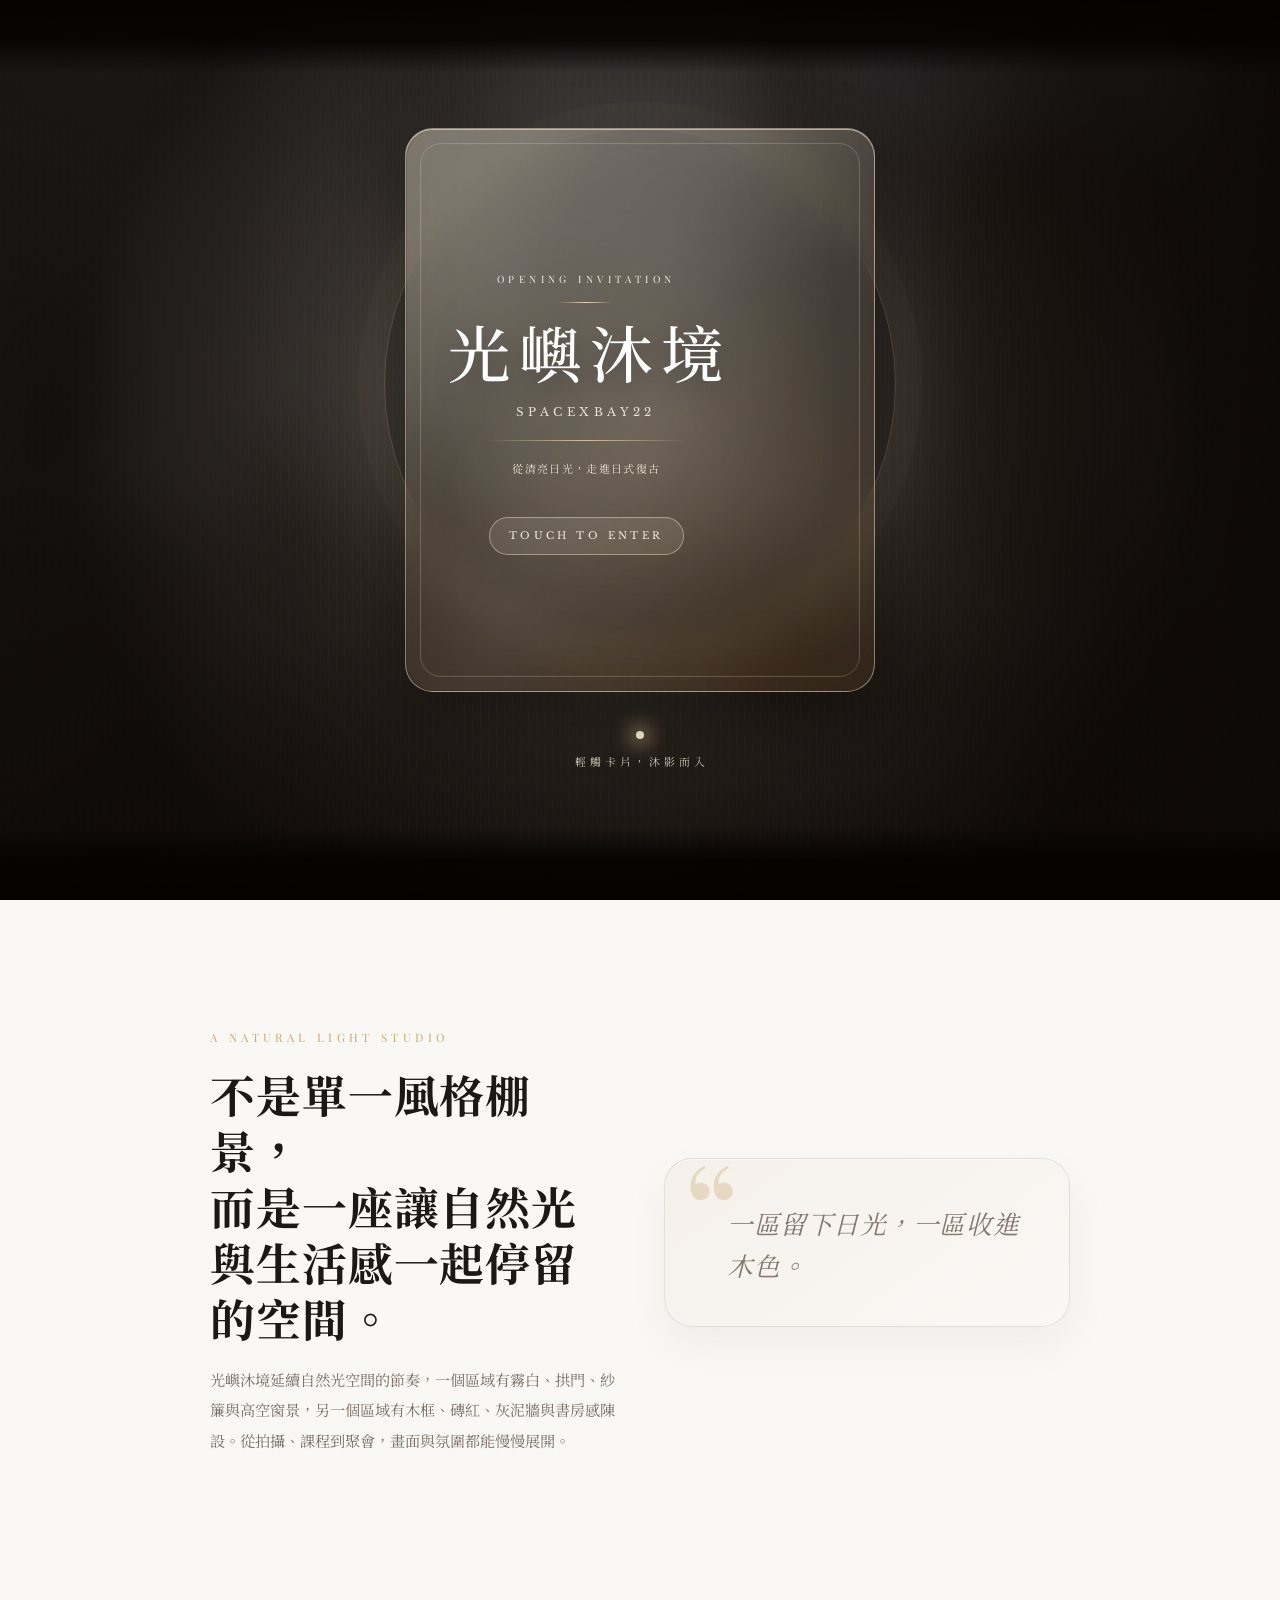
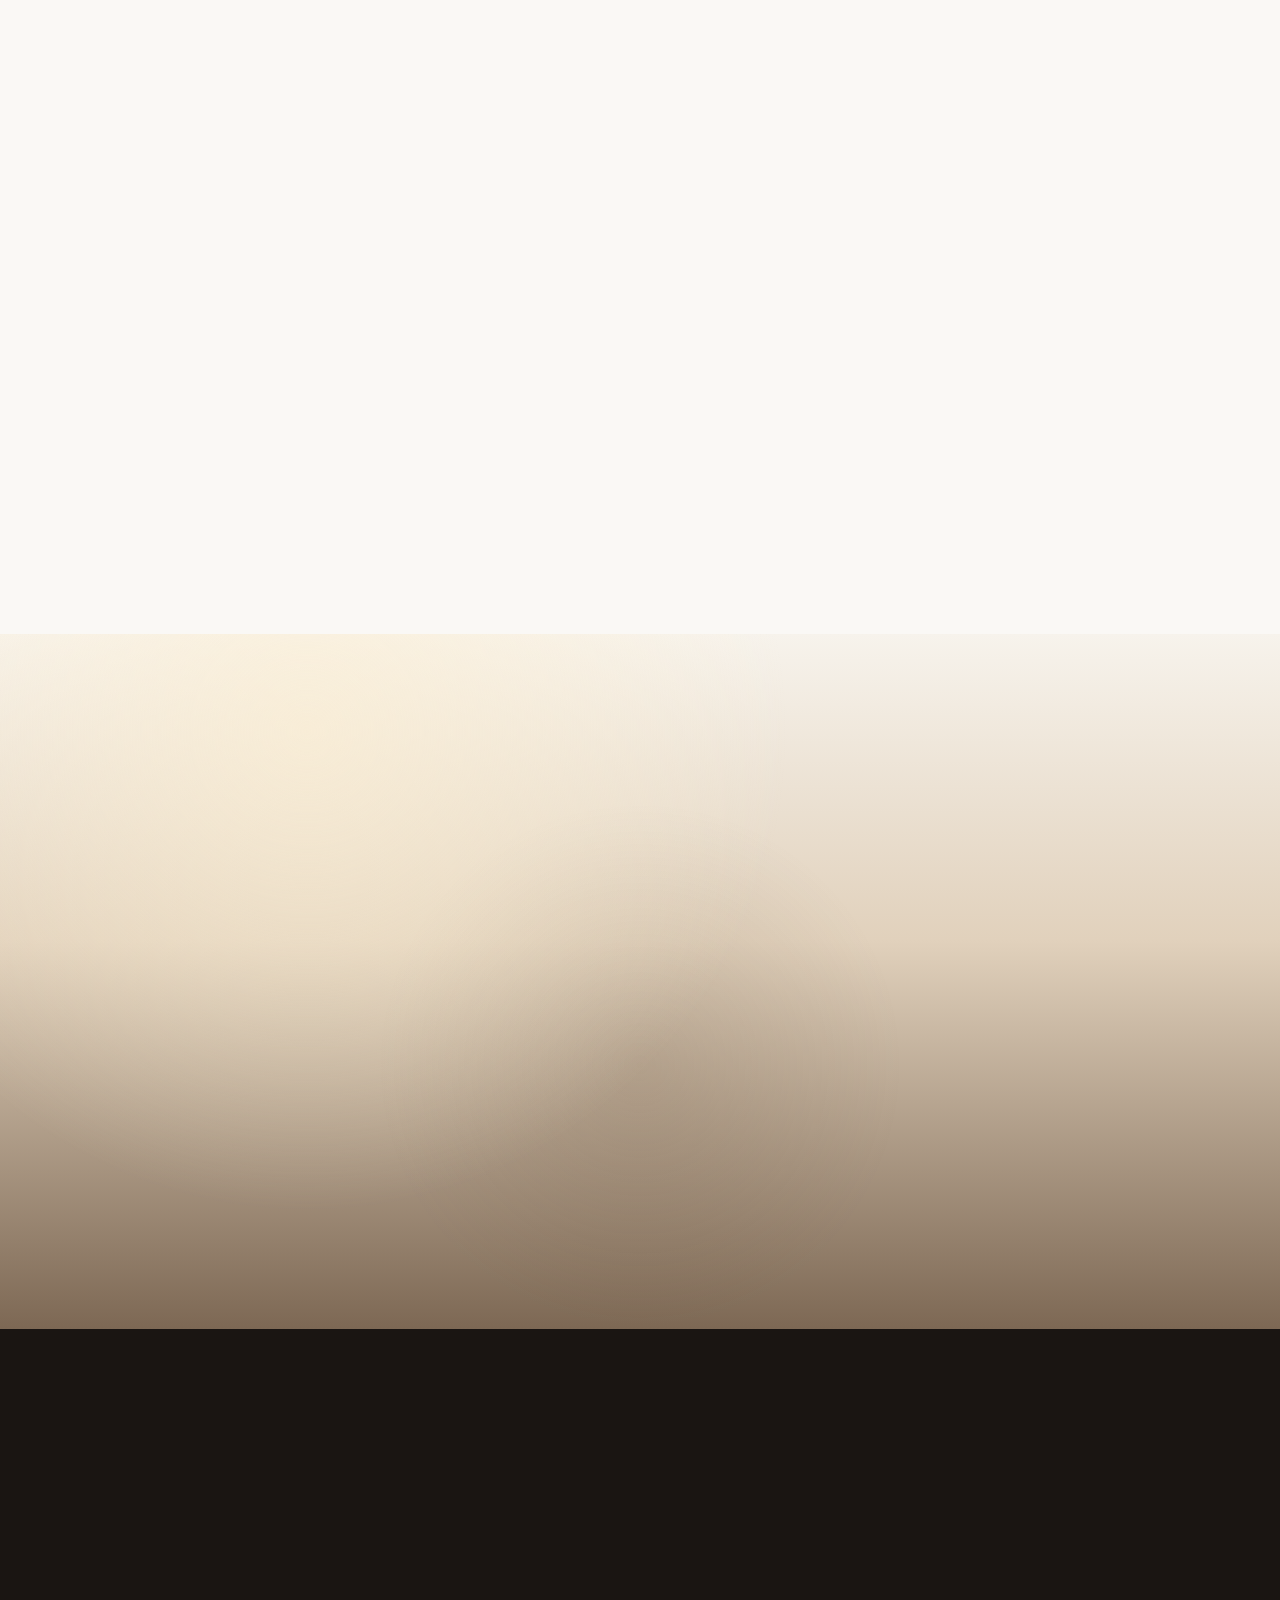
==== index.html @ 2c23d434 "perf: Improve rendering performance with `content-visibility` and refactor theme switching logic for" ====
<!doctype html>
<html lang="zh-Hant">

<head>
  <meta charset="UTF-8" />
  <meta name="viewport" content="width=device-width, initial-scale=1.0, viewport-fit=cover" />
  <title>光嶼沐境 SpaceXbay22｜台中攝影棚・場地租借</title>
  <meta name="description"
    content="光嶼沐境 SpaceXbay22 位於台中市北屯區文心路四段，為實 35 坪雙棚空間。A 區日光柔光棚，B 區日式復古棚，適合自然光攝影、風格拍攝、課程活動與場地租借。" />
  <meta name="robots" content="index, follow, max-image-preview:large, max-snippet:-1, max-video-preview:-1" />
  <meta name="googlebot" content="index, follow, max-image-preview:large, max-snippet:-1, max-video-preview:-1" />
  <meta name="author" content="光嶼沐境 SpaceXbay22" />
  <meta name="google-site-verification" content="B45m87-b05mw6ilWM0cJxACSM9kyi4clGl60eConyNg" />
  <meta name="referrer" content="strict-origin-when-cross-origin" />
  <link rel="canonical" href="https://spacexbay22-invite.pages.dev/" />
  <link rel="alternate" href="https://spacexbay22-invite.pages.dev/" hreflang="zh-TW" />
  <link rel="alternate" href="https://spacexbay22-invite.pages.dev/" hreflang="x-default" />
  <meta property="og:title" content="光嶼沐境 SpaceXbay22｜台中攝影棚・場地租借" />
  <meta property="og:description" content="位於台中市北屯區文心路四段的 20 樓高空雙棚空間。A 區日光柔光棚，B 區日式復古棚，適合自然光攝影、風格拍攝、課程活動與場地租借。" />
  <meta property="og:url" content="https://spacexbay22-invite.pages.dev/" />
  <meta property="og:site_name" content="光嶼沐境 SpaceXbay22" />
  <meta property="og:locale" content="zh_TW" />
  <meta property="og:type" content="website" />
  <meta property="og:image" content="https://spacexbay22-invite.pages.dev/assets/og/opening-og.jpg?v=20260312-seo1" />
  <meta property="og:image:secure_url"
    content="https://spacexbay22-invite.pages.dev/assets/og/opening-og.jpg?v=20260312-seo1" />
  <meta property="og:image:type" content="image/jpeg" />
  <meta property="og:image:width" content="1200" />
  <meta property="og:image:height" content="630" />
  <meta property="og:image:alt" content="光嶼沐境品牌主視覺卡片，半透明卡片置於深色光影背景中央。" />
  <meta name="twitter:card" content="summary_large_image" />
  <meta name="twitter:title" content="光嶼沐境 SpaceXbay22｜台中攝影棚・場地租借" />
  <meta name="twitter:description" content="位於台中市北屯區文心路四段的 20 樓高空雙棚空間。A 區日光柔光棚，B 區日式復古棚，適合自然光攝影、風格拍攝、課程活動與場地租借。" />
  <meta name="twitter:image" content="https://spacexbay22-invite.pages.dev/assets/og/opening-og.jpg?v=20260312-seo1" />
  <meta name="twitter:image:alt" content="光嶼沐境品牌主視覺卡片，半透明卡片置於深色光影背景中央。" />
  <meta name="theme-color" content="#2a2018" />
  <link rel="icon" href="/favicon.ico" sizes="any" />
  <link rel="shortcut icon" href="/favicon.ico" />

  <script type="application/ld+json">
    {
      "@context": "https://schema.org",
      "@graph": [
        {
          "@type": "LocalBusiness",
          "@id": "https://spacexbay22-invite.pages.dev/#organization",
          "name": "光嶼沐境 SpaceXbay22",
          "alternateName": "光嶼沐境",
          "url": "https://spacexbay22-invite.pages.dev/",
          "logo": "https://spacexbay22-invite.pages.dev/favicon.ico",
          "image": [
            "https://spacexbay22-invite.pages.dev/assets/og/opening-og.jpg",
            "https://spacexbay22-invite.pages.dev/assets/zone-a/landscape/img-3115-1440.webp",
            "https://spacexbay22-invite.pages.dev/assets/zone-b/landscape/img-3122-1440.webp"
          ],
          "description": "位於台中市北屯區文心路四段的 20 樓高空雙棚空間，包含 A 區日光柔光棚與 B 區日式復古棚。",
          "address": {
            "@type": "PostalAddress",
            "streetAddress": "文心路四段955號20樓之2",
            "addressLocality": "北屯區",
            "addressRegion": "台中市",
            "addressCountry": "TW"
          },
          "hasMap": "https://maps.app.goo.gl/5Fjvd1vg9VnU4DkT7",
          "areaServed": "台中市",
          "sameAs": [
            "https://www.instagram.com/spacexbay22/",
            "https://www.spacexbay.com.tw/"
          ]
        },
        {
          "@type": "WebSite",
          "@id": "https://spacexbay22-invite.pages.dev/#website",
          "url": "https://spacexbay22-invite.pages.dev/",
          "name": "光嶼沐境 SpaceXbay22",
          "inLanguage": "zh-Hant-TW",
          "publisher": {
            "@id": "https://spacexbay22-invite.pages.dev/#organization"
          }
        },
        {
          "@type": "WebPage",
          "@id": "https://spacexbay22-invite.pages.dev/#webpage",
          "url": "https://spacexbay22-invite.pages.dev/",
          "name": "光嶼沐境 SpaceXbay22｜台中攝影棚・場地租借",
          "description": "光嶼沐境 SpaceXbay22 位於台中市北屯區文心路四段，為實 35 坪雙棚空間。A 區日光柔光棚，B 區日式復古棚，適合自然光攝影、風格拍攝、課程活動與場地租借。",
          "isPartOf": {
            "@id": "https://spacexbay22-invite.pages.dev/#website"
          },
          "about": {
            "@id": "https://spacexbay22-invite.pages.dev/#organization"
          },
          "primaryImageOfPage": {
            "@type": "ImageObject",
            "url": "https://spacexbay22-invite.pages.dev/assets/og/opening-og.jpg",
            "width": 1200,
            "height": 630
          },
          "inLanguage": "zh-Hant-TW"
        }
      ]
    }
  </script>

  <link rel="preconnect" href="https://fonts.googleapis.com" />
  <link rel="preconnect" href="https://fonts.gstatic.com" crossorigin />
  <link
    href="https://fonts.googleapis.com/css2?family=Libre+Baskerville:wght@400&amp;family=Noto+Serif+TC:wght@400;500;600;700&amp;family=Playfair+Display:wght@500;600;700&amp;display=swap"
    rel="stylesheet" />
  <link rel="stylesheet" href="styles.css" />
</head>


<body class="inv-locked">

  <!-- ═══════════════════════════════════════
         INVITATION OVERLAY - Veil of Light
         ═══════════════════════════════════════ -->
  <div class="invitation" id="invitation" role="dialog" aria-modal="true" aria-labelledby="invitation-title">
    <!-- Background with subtle movement -->
    <div class="inv-bg" aria-hidden="true">
      <picture>
        <source type="image/avif"
          srcset="assets/zone-a/landscape/img-3115-640.avif 640w, assets/zone-a/landscape/img-3115-960.avif 960w, assets/zone-a/landscape/img-3115-1440.avif 1440w, assets/zone-a/landscape/img-3115-2000.avif 2000w"
          sizes="100vw" />
        <img src="assets/zone-a/landscape/img-3115-1440.webp"
          srcset="assets/zone-a/landscape/img-3115-640.webp 640w, assets/zone-a/landscape/img-3115-960.webp 960w, assets/zone-a/landscape/img-3115-1440.webp 1440w, assets/zone-a/landscape/img-3115-2000.webp 2000w"
          sizes="100vw" alt="" width="6000" height="3368" fetchpriority="high" loading="eager" decoding="async" />
      </picture>
    </div>
    <div class="inv-bg-overlay" aria-hidden="true"></div>
    <div class="inv-film-grain" aria-hidden="true"></div>
    <div class="inv-cinematic-bars" aria-hidden="true">
      <span class="bar-top"></span>
      <span class="bar-bottom"></span>
    </div>
    <div class="inv-lens-flare" aria-hidden="true"></div>

    <div class="inv-stage">
      <!-- New Glass Card -->
      <button class="glass-card" id="open-invitation" type="button" aria-label="開啟光嶼沐境迎賓卡">
        <div class="glass-card-inner">
          <span class="glass-eyebrow">Opening Invitation</span>
          <h2 class="glass-title" id="invitation-title">光嶼沐境</h2>
          <span class="glass-subtitle">SPACEXBAY22</span>
          <span class="glass-divider" aria-hidden="true"></span>
          <p class="glass-quote">從清亮日光，走進日式復古</p>
          <span class="glass-cta" aria-hidden="true">Touch To Enter</span>
        </div>
      </button>

      <div class="inv-action-area" aria-hidden="true">
        <span class="light-dot"></span>
        <p class="inv-hint" id="invitation-hint">輕觸卡片，沐影而入</p>
      </div>
    </div>
  </div>

  <!-- ═══════════════════════════════════════
         HEADER
         ═══════════════════════════════════════ -->
  <header class="site-header" id="site-header">
    <a class="brand" href="#top" aria-label="回到頁首">
      <span class="brand-mark">光嶼沐境</span>
      <span class="brand-sub">SpaceXbay22</span>
    </a>
    <nav class="site-nav" aria-label="頁面導覽">
      <a href="#zone-a">柔光棚</a>
      <a href="#zone-b">復古棚</a>
      <a href="#forms">預約</a>
      <a href="https://www.instagram.com/spacexbay22/" target="_blank" rel="noreferrer">IG</a>
    </nav>
  </header>

  <main>
    <!-- ═══════════════════════════════════════
           HERO — Full-bleed photo
           ═══════════════════════════════════════ -->
    <section class="hero" id="top">
      <div class="hero-bg">
        <picture>
          <source type="image/avif"
            srcset="assets/zone-a/landscape/img-3115-640.avif 640w, assets/zone-a/landscape/img-3115-960.avif 960w, assets/zone-a/landscape/img-3115-1440.avif 1440w, assets/zone-a/landscape/img-3115-2000.avif 2000w"
            sizes="100vw" />
          <img src="assets/zone-a/landscape/img-3115-1440.webp"
            srcset="assets/zone-a/landscape/img-3115-640.webp 640w, assets/zone-a/landscape/img-3115-960.webp 960w, assets/zone-a/landscape/img-3115-1440.webp 1440w, assets/zone-a/landscape/img-3115-2000.webp 2000w"
            sizes="100vw" alt="A 區大面窗景與高空城市遠景" width="6000" height="3368" fetchpriority="high" loading="eager"
            decoding="async" />
        </picture>
      </div>
      <div class="hero-copy">
        <p class="hero-eyebrow" data-reveal>Opening Invitation</p>
        <h1 class="hero-title" data-reveal data-reveal-delay="1">光嶼沐境</h1>
        <p class="hero-lead" data-reveal data-reveal-delay="2">
          光嶼沐境位在 20 樓高空，實 35 坪雙棚配置，讓霧白柔光與木質復古在同一座空間裡並存。白天安靜明亮，入夜後更顯溫潤沉靜。
        </p>
        <div class="hero-actions" data-reveal data-reveal-delay="3">
          <a class="btn btn-gold" href="#forms">預約場勘</a>
          <a class="btn btn-outline" href="#zone-a">先看空間</a>
        </div>
      </div>
      <div class="hero-scroll-hint" data-reveal data-reveal-delay="5">
        Scroll
        <span></span>
      </div>
    </section>

    <!-- ═══════════════════════════════════════
           INTRO
           ═══════════════════════════════════════ -->
    <section class="intro">
      <div class="intro-inner">
        <div class="intro-text" data-reveal>
          <p class="section-eyebrow">A Natural Light Studio</p>
          <h2 class="intro-heading">不是單一風格棚景，<br />而是一座讓自然光與生活感一起停留的空間。</h2>
          <p class="intro-body">
            光嶼沐境延續自然光空間的節奏，一個區域有霧白、拱門、紗簾與高空窗景，另一個區域有木框、磚紅、灰泥牆與書房感陳設。從拍攝、課程到聚會，畫面與氛圍都能慢慢展開。
          </p>
        </div>
        <div class="intro-quote" data-reveal data-reveal-delay="2">
          <p>一區留下日光，一區收進木色。</p>
        </div>
      </div>
    </section>

    <!-- ═══════════════════════════════════════
           ZONE A — 日光柔光棚
           ═══════════════════════════════════════ -->
    <section class="zone-a" id="zone-a" data-theme-section="light">
      <div class="zone-header">
        <div class="zone-title-group" data-reveal>
          <p class="zone-index">Zone A</p>
          <h2 class="zone-title">日光柔光棚</h2>
        </div>
        <p class="zone-desc" data-reveal data-reveal-delay="1">
          拱形門洞、霧白弧面、大面紗簾與 20 樓窗景，讓自然光先被柔化，再落進人像、花材、選物與生活感細節裡。
        </p>
      </div>

      <div class="gallery-scroll" id="gallery-a">
        <figure class="fig-tall" data-reveal>
          <picture>
            <source type="image/avif"
              srcset="assets/zone-a/portrait/spacexbay-img-3016-480.avif 480w, assets/zone-a/portrait/spacexbay-img-3016-720.avif 720w, assets/zone-a/portrait/spacexbay-img-3016-1080.avif 1080w, assets/zone-a/portrait/spacexbay-img-3016-1440.avif 1440w"
              sizes="(max-width: 600px) 65vw, 340px" />
            <img src="assets/zone-a/portrait/spacexbay-img-3016-1080.webp"
              srcset="assets/zone-a/portrait/spacexbay-img-3016-480.webp 480w, assets/zone-a/portrait/spacexbay-img-3016-720.webp 720w, assets/zone-a/portrait/spacexbay-img-3016-1080.webp 1080w, assets/zone-a/portrait/spacexbay-img-3016-1440.webp 1440w"
              sizes="(max-width: 600px) 65vw, 340px" alt="霧白圓弧牆面與地坪" width="3368" height="6000" loading="lazy"
              decoding="async" />
          </picture>
        </figure>
        <figure class="fig-wide" data-reveal data-reveal-delay="1">
          <picture>
            <source type="image/avif"
              srcset="assets/zone-a/landscape/img-3114-640.avif 640w, assets/zone-a/landscape/img-3114-960.avif 960w, assets/zone-a/landscape/img-3114-1440.avif 1440w, assets/zone-a/landscape/img-3114-2000.avif 2000w"
              sizes="(max-width: 600px) 85vw, 640px" />
            <img src="assets/zone-a/landscape/img-3114-1440.webp"
              srcset="assets/zone-a/landscape/img-3114-640.webp 640w, assets/zone-a/landscape/img-3114-960.webp 960w, assets/zone-a/landscape/img-3114-1440.webp 1440w, assets/zone-a/landscape/img-3114-2000.webp 2000w"
              sizes="(max-width: 600px) 85vw, 640px" alt="大面窗景與城市天際線" width="6000" height="3368" loading="lazy"
              decoding="async" />
          </picture>
        </figure>
        <figure class="fig-square" data-reveal data-reveal-delay="2">
          <picture>
            <source type="image/avif"
              srcset="assets/zone-a/portrait/spacexbay-img-3110-480.avif 480w, assets/zone-a/portrait/spacexbay-img-3110-720.avif 720w, assets/zone-a/portrait/spacexbay-img-3110-1080.avif 1080w, assets/zone-a/portrait/spacexbay-img-3110-1440.avif 1440w"
              sizes="(max-width: 600px) 65vw, 340px" />
            <img src="assets/zone-a/portrait/spacexbay-img-3110-1080.webp"
              srcset="assets/zone-a/portrait/spacexbay-img-3110-480.webp 480w, assets/zone-a/portrait/spacexbay-img-3110-720.webp 720w, assets/zone-a/portrait/spacexbay-img-3110-1080.webp 1080w, assets/zone-a/portrait/spacexbay-img-3110-1440.webp 1440w"
              sizes="(max-width: 600px) 65vw, 340px" alt="日光柔光棚的白色角落" width="3075" height="4100" loading="lazy"
              decoding="async" />
          </picture>
        </figure>
        <figure class="fig-wide" data-reveal data-reveal-delay="3">
          <picture>
            <source type="image/avif"
              srcset="assets/zone-a/landscape/spacexbay-img-3038-640.avif 640w, assets/zone-a/landscape/spacexbay-img-3038-960.avif 960w, assets/zone-a/landscape/spacexbay-img-3038-1440.avif 1440w, assets/zone-a/landscape/spacexbay-img-3038-2000.avif 2000w"
              sizes="(max-width: 600px) 85vw, 640px" />
            <img src="assets/zone-a/landscape/spacexbay-img-3038-1440.webp"
              srcset="assets/zone-a/landscape/spacexbay-img-3038-640.webp 640w, assets/zone-a/landscape/spacexbay-img-3038-960.webp 960w, assets/zone-a/landscape/spacexbay-img-3038-1440.webp 1440w, assets/zone-a/landscape/spacexbay-img-3038-2000.webp 2000w"
              sizes="(max-width: 600px) 85vw, 640px" alt="窗邊紗簾與花藝陳列" width="6000" height="3368" loading="lazy"
              decoding="async" />
          </picture>
        </figure>
        <figure class="fig-tall" data-reveal data-reveal-delay="4">
          <picture>
            <source type="image/avif"
              srcset="assets/zone-a/portrait/img-2940-480.avif 480w, assets/zone-a/portrait/img-2940-720.avif 720w, assets/zone-a/portrait/img-2940-1080.avif 1080w, assets/zone-a/portrait/img-2940-1440.avif 1440w"
              sizes="(max-width: 600px) 65vw, 340px" />
            <img src="assets/zone-a/portrait/img-2940-1080.webp"
              srcset="assets/zone-a/portrait/img-2940-480.webp 480w, assets/zone-a/portrait/img-2940-720.webp 720w, assets/zone-a/portrait/img-2940-1080.webp 1080w, assets/zone-a/portrait/img-2940-1440.webp 1440w"
              sizes="(max-width: 600px) 65vw, 340px" alt="白色小角落與層板植物" width="2908" height="3878" loading="lazy"
              decoding="async" />
          </picture>
        </figure>
        <figure class="fig-wide" data-reveal data-reveal-delay="5">
          <picture>
            <source type="image/avif"
              srcset="assets/zone-a/landscape/img-3115-640.avif 640w, assets/zone-a/landscape/img-3115-960.avif 960w, assets/zone-a/landscape/img-3115-1440.avif 1440w, assets/zone-a/landscape/img-3115-2000.avif 2000w"
              sizes="(max-width: 600px) 85vw, 640px" />
            <img src="assets/zone-a/landscape/img-3115-1440.webp"
              srcset="assets/zone-a/landscape/img-3115-640.webp 640w, assets/zone-a/landscape/img-3115-960.webp 960w, assets/zone-a/landscape/img-3115-1440.webp 1440w, assets/zone-a/landscape/img-3115-2000.webp 2000w"
              sizes="(max-width: 600px) 85vw, 640px" alt="日光棚全景" width="6000" height="3368" loading="lazy"
              decoding="async" />
          </picture>
        </figure>
      </div>

      <div class="gallery-detail-block gallery-detail-block-light" data-reveal>
        <div class="gallery-detail-head">
          <p class="gallery-detail-kicker">Additional Frames</p>
          <p class="gallery-detail-copy">把窗邊、花器、層架、木框拉門與白底端景收進同一段柔光語氣，拍全景也好，拍細節也好，都有一致的節奏。</p>
        </div>
        <div class="gallery-detail-grid gallery-detail-grid-a">
          <figure>
            <picture>
              <source type="image/avif"
                srcset="assets/zone-a/portrait/spacexbay-img-2968-480.avif 480w, assets/zone-a/portrait/spacexbay-img-2968-720.avif 720w, assets/zone-a/portrait/spacexbay-img-2968-1080.avif 1080w, assets/zone-a/portrait/spacexbay-img-2968-1440.avif 1440w"
                sizes="(max-width: 600px) 44vw, 240px" />
              <img src="assets/zone-a/portrait/spacexbay-img-2968-720.webp"
                srcset="assets/zone-a/portrait/spacexbay-img-2968-480.webp 480w, assets/zone-a/portrait/spacexbay-img-2968-720.webp 720w, assets/zone-a/portrait/spacexbay-img-2968-1080.webp 1080w, assets/zone-a/portrait/spacexbay-img-2968-1440.webp 1440w"
                sizes="(max-width: 600px) 44vw, 240px" alt="A 區窗邊花器與坐墊端景" width="3368" height="4491" loading="lazy"
                decoding="async" />
            </picture>
          </figure>
          <figure>
            <picture>
              <source type="image/avif"
                srcset="assets/zone-a/portrait/spacexbay-img-2982-480.avif 480w, assets/zone-a/portrait/spacexbay-img-2982-720.avif 720w, assets/zone-a/portrait/spacexbay-img-2982-1080.avif 1080w, assets/zone-a/portrait/spacexbay-img-2982-1440.avif 1440w"
                sizes="(max-width: 600px) 44vw, 240px" />
              <img src="assets/zone-a/portrait/spacexbay-img-2982-720.webp"
                srcset="assets/zone-a/portrait/spacexbay-img-2982-480.webp 480w, assets/zone-a/portrait/spacexbay-img-2982-720.webp 720w, assets/zone-a/portrait/spacexbay-img-2982-1080.webp 1080w, assets/zone-a/portrait/spacexbay-img-2982-1440.webp 1440w"
                sizes="(max-width: 600px) 44vw, 240px" alt="A 區黑色單椅與百葉簾" width="2868" height="3823" loading="lazy"
                decoding="async" />
            </picture>
          </figure>
          <figure>
            <picture>
              <source type="image/avif"
                srcset="assets/zone-a/portrait/spacexbay-img-3010-480.avif 480w, assets/zone-a/portrait/spacexbay-img-3010-720.avif 720w, assets/zone-a/portrait/spacexbay-img-3010-1080.avif 1080w, assets/zone-a/portrait/spacexbay-img-3010-1440.avif 1440w"
                sizes="(max-width: 600px) 44vw, 240px" />
              <img src="assets/zone-a/portrait/spacexbay-img-3010-720.webp"
                srcset="assets/zone-a/portrait/spacexbay-img-3010-480.webp 480w, assets/zone-a/portrait/spacexbay-img-3010-720.webp 720w, assets/zone-a/portrait/spacexbay-img-3010-1080.webp 1080w, assets/zone-a/portrait/spacexbay-img-3010-1440.webp 1440w"
                sizes="(max-width: 600px) 44vw, 240px" alt="A 區拱形層架與花器陳列" width="2717" height="3623" loading="lazy"
                decoding="async" />
            </picture>
          </figure>
          <figure>
            <picture>
              <source type="image/avif"
                srcset="assets/zone-a/portrait/spacexbay-img-3078-480.avif 480w, assets/zone-a/portrait/spacexbay-img-3078-720.avif 720w, assets/zone-a/portrait/spacexbay-img-3078-1080.avif 1080w, assets/zone-a/portrait/spacexbay-img-3078-1440.avif 1440w"
                sizes="(max-width: 600px) 44vw, 240px" />
              <img src="assets/zone-a/portrait/spacexbay-img-3078-720.webp"
                srcset="assets/zone-a/portrait/spacexbay-img-3078-480.webp 480w, assets/zone-a/portrait/spacexbay-img-3078-720.webp 720w, assets/zone-a/portrait/spacexbay-img-3078-1080.webp 1080w, assets/zone-a/portrait/spacexbay-img-3078-1440.webp 1440w"
                sizes="(max-width: 600px) 44vw, 240px" alt="A 區白底花藝佈置" width="3368" height="6000" loading="lazy"
                decoding="async" />
            </picture>
          </figure>
          <figure>
            <picture>
              <source type="image/avif"
                srcset="assets/zone-a/portrait/spacexbay-img-3110-480.avif 480w, assets/zone-a/portrait/spacexbay-img-3110-720.avif 720w, assets/zone-a/portrait/spacexbay-img-3110-1080.avif 1080w, assets/zone-a/portrait/spacexbay-img-3110-1440.avif 1440w"
                sizes="(max-width: 600px) 44vw, 240px" />
              <img src="assets/zone-a/portrait/spacexbay-img-3110-720.webp"
                srcset="assets/zone-a/portrait/spacexbay-img-3110-480.webp 480w, assets/zone-a/portrait/spacexbay-img-3110-720.webp 720w, assets/zone-a/portrait/spacexbay-img-3110-1080.webp 1080w, assets/zone-a/portrait/spacexbay-img-3110-1440.webp 1440w"
                sizes="(max-width: 600px) 44vw, 240px" alt="A 區木框拉門與單椅端景" width="3075" height="4100" loading="lazy"
                decoding="async" />
            </picture>
          </figure>
        </div>
      </div>

      <div class="zone-features" data-reveal>
        <div class="feature-card" data-reveal>
          <div class="feature-icon">◯</div>
          <h4>霧白弧面與拱門</h4>
          <p>曲面牆角與拱形開口讓畫面更乾淨，無論人像、花藝或日常感陳設都容易取景。</p>
        </div>
        <div class="feature-card" data-reveal data-reveal-delay="1">
          <div class="feature-icon">☀</div>
          <h4>20 樓自然光景深</h4>
          <p>高空市景搭配大片窗面與紗簾，日間採光穩定，也保留空間本身的通透層次。</p>
        </div>
        <div class="feature-card" data-reveal data-reveal-delay="2">
          <div class="feature-icon">❀</div>
          <h4>適合場景</h4>
          <p>自然光棚拍、人像寫真、選物拍攝、花藝手作課程與溫柔日常紀錄。</p>
        </div>
      </div>
    </section>

    <!-- ═══════════════════════════════════════
           CHAPTER BREAK
           ═══════════════════════════════════════ -->
    <section class="chapter-break" data-theme-section="transition">
      <div class="chapter-break-inner">
        <span class="chapter-index" data-reveal>A / B</span>
        <div class="chapter-rail" data-reveal data-reveal-delay="1" aria-hidden="true">
          <span class="rail-dot rail-dot-a">A</span>
          <span class="rail-line"></span>
          <span class="rail-dot rail-dot-b">B</span>
        </div>
        <h2 class="chapter-heading" data-reveal data-reveal-delay="1">
          從日光留白走進木質沉靜，<br />兩棚不是切開，而是順著情緒慢慢轉場。
        </h2>
        <p class="chapter-caption" data-reveal data-reveal-delay="2">Luminous Shift / Zone A to Zone B</p>
      </div>
    </section>

    <!-- ═══════════════════════════════════════
           ZONE B — 日式復古棚
           ═══════════════════════════════════════ -->
    <section class="zone-b" id="zone-b" data-theme-section="dark">
      <div class="zone-header">
        <div class="zone-title-group" data-reveal>
          <p class="zone-index">Zone B</p>
          <h2 class="zone-title">日式復古棚</h2>
        </div>
        <p class="zone-desc" data-reveal data-reveal-delay="1">
          木框門片、磚紅半牆、灰泥牆、書桌、書櫃與皮沙發，把畫面從明亮轉向沉穩，讓空間更有生活感與安靜的復古表情。
        </p>
      </div>

      <div class="gallery-grid" data-reveal>
        <figure class="grid-a">
          <picture>
            <source type="image/avif"
              srcset="assets/zone-b/landscape/img-3122-640.avif 640w, assets/zone-b/landscape/img-3122-960.avif 960w, assets/zone-b/landscape/img-3122-1440.avif 1440w, assets/zone-b/landscape/img-3122-2000.avif 2000w"
              sizes="(max-width: 600px) 92vw, 700px" />
            <img src="assets/zone-b/landscape/img-3122-1440.webp"
              srcset="assets/zone-b/landscape/img-3122-640.webp 640w, assets/zone-b/landscape/img-3122-960.webp 960w, assets/zone-b/landscape/img-3122-1440.webp 1440w, assets/zone-b/landscape/img-3122-2000.webp 2000w"
              sizes="(max-width: 600px) 92vw, 700px" alt="日式木格門與白紗" width="6000" height="3368" loading="lazy"
              decoding="async" />
          </picture>
        </figure>
        <figure class="grid-b">
          <picture>
            <source type="image/avif"
              srcset="assets/zone-b/portrait/img-2988-480.avif 480w, assets/zone-b/portrait/img-2988-720.avif 720w, assets/zone-b/portrait/img-2988-1080.avif 1080w, assets/zone-b/portrait/img-2988-1440.avif 1440w"
              sizes="(max-width: 600px) 92vw, 500px" />
            <img src="assets/zone-b/portrait/img-2988-1080.webp"
              srcset="assets/zone-b/portrait/img-2988-480.webp 480w, assets/zone-b/portrait/img-2988-720.webp 720w, assets/zone-b/portrait/img-2988-1080.webp 1080w, assets/zone-b/portrait/img-2988-1440.webp 1440w"
              sizes="(max-width: 600px) 92vw, 500px" alt="復古木桌與皮革座椅" width="3051" height="4068" loading="lazy"
              decoding="async" />
          </picture>
        </figure>
        <figure class="grid-c">
          <picture>
            <source type="image/avif"
              srcset="assets/zone-b/portrait/spacexbay-img-3094-480.avif 480w, assets/zone-b/portrait/spacexbay-img-3094-720.avif 720w, assets/zone-b/portrait/spacexbay-img-3094-1080.avif 1080w, assets/zone-b/portrait/spacexbay-img-3094-1440.avif 1440w"
              sizes="(max-width: 600px) 92vw, 500px" />
            <img src="assets/zone-b/portrait/spacexbay-img-3094-1080.webp"
              srcset="assets/zone-b/portrait/spacexbay-img-3094-480.webp 480w, assets/zone-b/portrait/spacexbay-img-3094-720.webp 720w, assets/zone-b/portrait/spacexbay-img-3094-1080.webp 1080w, assets/zone-b/portrait/spacexbay-img-3094-1440.webp 1440w"
              sizes="(max-width: 600px) 92vw, 500px" alt="展示層架與皮沙發一角" width="3368" height="4491" loading="lazy"
              decoding="async" />
          </picture>
        </figure>
        <figure class="grid-d">
          <picture>
            <source type="image/avif"
              srcset="assets/zone-b/landscape/img-3117-640.avif 640w, assets/zone-b/landscape/img-3117-960.avif 960w, assets/zone-b/landscape/img-3117-1440.avif 1440w, assets/zone-b/landscape/img-3117-2000.avif 2000w"
              sizes="(max-width: 600px) 92vw, 500px" />
            <img src="assets/zone-b/landscape/img-3117-1440.webp"
              srcset="assets/zone-b/landscape/img-3117-640.webp 640w, assets/zone-b/landscape/img-3117-960.webp 960w, assets/zone-b/landscape/img-3117-1440.webp 1440w, assets/zone-b/landscape/img-3117-2000.webp 2000w"
              sizes="(max-width: 600px) 92vw, 500px" alt="灰牆與復古行李箱" width="6000" height="3368" loading="lazy"
              decoding="async" />
          </picture>
        </figure>
        <figure class="grid-e">
          <picture>
            <source type="image/avif"
              srcset="assets/zone-b/portrait/img-3119-480.avif 480w, assets/zone-b/portrait/img-3119-720.avif 720w, assets/zone-b/portrait/img-3119-1080.avif 1080w, assets/zone-b/portrait/img-3119-1440.avif 1440w"
              sizes="(max-width: 600px) 92vw, 700px" />
            <img src="assets/zone-b/portrait/img-3119-1080.webp"
              srcset="assets/zone-b/portrait/img-3119-480.webp 480w, assets/zone-b/portrait/img-3119-720.webp 720w, assets/zone-b/portrait/img-3119-1080.webp 1080w, assets/zone-b/portrait/img-3119-1440.webp 1440w"
              sizes="(max-width: 600px) 92vw, 700px" alt="木質曲面端景與紗簾" width="3368" height="6000" loading="lazy"
              decoding="async" />
          </picture>
        </figure>
      </div>

      <div class="zone-features">
        <div class="feature-card" data-reveal>
          <div class="feature-icon">木</div>
          <h4>木質與磚紅層次</h4>
          <p>木框門片、書桌與磚紅半牆自帶溫度，不需要太多佈置就能形成完整畫面。</p>
        </div>
        <div class="feature-card" data-reveal data-reveal-delay="1">
          <div class="feature-icon">冊</div>
          <h4>書房感陳設</h4>
          <p>書櫃、畫冊、皮沙發與灰牆端景，讓畫面自然帶著安靜、沈穩的生活氣味。</p>
        </div>
        <div class="feature-card" data-reveal data-reveal-delay="2">
          <div class="feature-icon">▣</div>
          <h4>適合場景</h4>
          <p>風格棚拍、人物紀錄、選物展示、內容拍攝、小型課程與聚會活動。</p>
        </div>
      </div>
    </section>

    <!-- ═══════════════════════════════════════
           FORMS
           ═══════════════════════════════════════ -->
    <section class="forms-section" id="forms" data-theme-section="dark">
      <div class="offer-card" data-reveal>
        <div class="offer-card-head">
          <p class="card-kicker">Opening Offer</p>
          <h2>開幕優惠方案</h2>
          <p class="offer-deadline">2026/03/31前，試營運優惠</p>
        </div>

        <div class="offer-grid">
          <article class="offer-item">
            <p class="offer-zone">A區日光柔光棚</p>
            <p class="offer-price">最低1000元/時</p>
          </article>

          <article class="offer-item">
            <p class="offer-zone">B區日式復古棚</p>
            <p class="offer-price">最低800元/時</p>
          </article>
        </div>
      </div>

      <div class="forms-header" data-reveal>
        <p class="section-eyebrow">Opening Access</p>
        <h2 class="forms-title">開幕預約與空間資訊</h2>
        <p class="forms-subtitle">
          歡迎直接預約場勘、詢問檔期，或先索取雙棚完整資訊，慢慢確認你想要的畫面、氛圍與使用方式。
        </p>
      </div>

      <div class="forms-grid">
        <article class="form-card" data-reveal>
          <span class="card-number">01</span>
          <p class="card-kicker">Reservation</p>
          <h3>預約表單</h3>
          <p>適合場勘、檔期詢問、拍攝租用、課程安排與活動需求。留下想法後，我們會再與你細細確認。</p>
          <a class="btn btn-warm" href="https://forms.gle/ZJWKrMDDPBtaDvfc9" target="_blank" rel="noreferrer"
            id="cta-reservation">前往填寫</a>
        </article>

        <article class="form-card" data-reveal data-reveal-delay="1">
          <span class="card-number">02</span>
          <p class="card-kicker">Lookbook</p>
          <h3>場刊表單</h3>
          <p>先索取雙棚完整照片、空間尺寸、時段與佈景資訊，方便你先對照拍攝想法與活動安排。</p>
          <a class="btn btn-dark" href="https://forms.gle/gbedsXkife63CKdH7" target="_blank" rel="noreferrer"
            id="cta-lookbook">索取場刊</a>
        </article>

        <article class="form-card form-card-ig" data-reveal data-reveal-delay="2">
          <span class="card-number">03</span>
          <p class="card-kicker">Instagram</p>
          <h3>@spacexbay22</h3>
          <p>查看空間實拍、佈景更新與日常片段，先感受兩棚在不同光線下的真實樣子。</p>
          <a class="btn btn-dark" href="https://www.instagram.com/spacexbay22/" target="_blank" rel="noreferrer"
            id="cta-instagram">前往 IG</a>
        </article>
      </div>
    </section>

  </main>

  <!-- ═══════════════════════════════════════
         FOOTER
         ═══════════════════════════════════════ -->
  <footer class="site-footer">
    <p class="footer-brand">光嶼沐境 @SpaceXbay22</p>
    <p class="footer-copy">實 35 坪 &nbsp;/&nbsp; 20 樓自然光 &nbsp;/&nbsp; A 日光柔光棚 / B 日式復古棚</p>
    <p class="footer-copy"><a href="https://maps.app.goo.gl/5Fjvd1vg9VnU4DkT7" target="_blank"
        rel="noreferrer">台中市北屯區文心路四段955號20樓之2（門口面文心路四段）</a></p>
  </footer>

  <script src="main.js"></script>
</body>

</html>
---- styles.css ----
/* ═══════════════════════════════════════════════
   光嶼沐境  SpaceXbay22  —  Opening Invitation
   ═══════════════════════════════════════════════ */

/* ─── Design Tokens ─── */
:root {
  --font-display: "Playfair Display", "Noto Serif TC", serif;
  --font-body: "Libre Baskerville", "Noto Serif TC", serif;
  --font-sans: "Noto Serif TC", serif;

  /* Light palette (Zone A) */
  --bg: #faf8f5;
  --bg-warm: #f5f0ea;
  --text: #1c1814;
  --text-muted: #7a6e64;
  --line: rgba(42, 32, 24, 0.1);
  --surface: rgba(255, 252, 248, 0.72);
  --surface-solid: #fffcf8;

  /* Dark palette (Zone B) */
  --bg-dark: #1a1512;
  --bg-dark-surface: rgba(42, 32, 24, 0.6);
  --text-dark: #f0e8df;
  --text-dark-muted: #b8a898;

  /* Accent */
  --gold: #c9a96e;
  --gold-soft: #dcc9a0;
  --gold-dim: rgba(201, 169, 110, 0.18);
  --terracotta: #a0522d;
  --amber: #d4a574;
  --cream: #f5ead8;

  /* Invitation */
  --inv-bg: #2a2018;
  --inv-text: #f0e8df;
  --inv-envelope: #8d3b31;
  --inv-envelope-dark: #6f2d26;
  --inv-card: rgba(255, 251, 246, 0.94);
  --inv-card-stroke: rgba(70, 50, 40, 0.12);

  /* Spacing */
  --content-w: min(1240px, calc(100vw - 3rem));
  --content-narrow: min(860px, calc(100vw - 3rem));

  /* Transitions */
  --ease-smooth: cubic-bezier(0.22, 1, 0.36, 1);
  --ease-out: cubic-bezier(0.16, 1, 0.3, 1);
  --dur: 600ms;
  --app-height: 100vh;
  --safe-top: env(safe-area-inset-top, 0px);
  --safe-right: env(safe-area-inset-right, 0px);
  --safe-bottom: env(safe-area-inset-bottom, 0px);
  --safe-left: env(safe-area-inset-left, 0px);
}

@property --card-float-x {
  syntax: "<length>";
  inherits: false;
  initial-value: 0px;
}

@property --card-float-y {
  syntax: "<length>";
  inherits: false;
  initial-value: 0px;
}

@property --card-float-rotate {
  syntax: "<angle>";
  inherits: false;
  initial-value: 0deg;
}

@property --card-hover-lift {
  syntax: "<length>";
  inherits: false;
  initial-value: 0px;
}

@property --card-hover-scale {
  syntax: "<number>";
  inherits: false;
  initial-value: 1;
}

@property --card-tilt-x {
  syntax: "<angle>";
  inherits: false;
  initial-value: 0deg;
}

@property --card-tilt-y {
  syntax: "<angle>";
  inherits: false;
  initial-value: 0deg;
}

/* ─── Reset ─── */
*, *::before, *::after { box-sizing: border-box; }
html {
  min-height: 100%;
  scroll-behavior: smooth;
  -webkit-font-smoothing: antialiased;
  -webkit-text-size-adjust: 100%;
  text-size-adjust: 100%;
}
body {
  min-height: 100%;
  margin: 0;
  overflow-x: hidden;
  font-family: var(--font-body);
  color: var(--text);
  background: var(--bg);
  line-height: 1.7;
}
img { display: block; max-width: 100%; height: auto; }
picture { display: block; }
a { color: inherit; text-decoration: none; }
p, h1, h2, h3, h4, dl, dt, dd, ul, figure { margin: 0; }
ul { padding: 0; list-style: none; }
button { border: none; background: none; cursor: pointer; font: inherit; color: inherit; }
[id] { scroll-margin-top: 5rem; }

.inv-bg picture,
.hero-bg picture,
.gallery-scroll figure picture,
.gallery-detail-grid figure picture,
.gallery-grid figure picture {
  width: 100%;
  height: 100%;
}

/* ─── Page grain texture ─── */
body::after {
  content: "";
  position: fixed;
  inset: 0;
  pointer-events: none;
  opacity: 0.35;
  z-index: 9999;
  background-image: url("data:image/svg+xml,%3Csvg xmlns='http://www.w3.org/2000/svg' width='200' height='200'%3E%3Cfilter id='n'%3E%3CfeTurbulence type='fractalNoise' baseFrequency='0.9' numOctaves='4' stitchTiles='stitch'/%3E%3C/filter%3E%3Crect width='200' height='200' filter='url(%23n)' opacity='.12'/%3E%3C/svg%3E");
  mix-blend-mode: multiply;
}

/* ══════════════════════════════════════════════
   INVITATION OVERLAY - Veil of Light
   ══════════════════════════════════════════════ */
.invitation {
  position: fixed;
  inset: 0;
  z-index: 1000;
  display: flex;
  align-items: center;
  justify-content: center;
  min-height: 100vh;
  min-height: 100svh;
  min-height: 100dvh;
  min-height: var(--app-height);
  padding:
    calc(1.5rem + var(--safe-top))
    calc(1.25rem + var(--safe-right))
    calc(1.5rem + var(--safe-bottom))
    calc(1.25rem + var(--safe-left));
  overflow: hidden;
  isolation: isolate;
  background: #140f0b;
  transition: opacity 0.95s cubic-bezier(0.22, 1, 0.36, 1), visibility 0s linear 1.1s;
}

.invitation[aria-hidden="true"] {
  pointer-events: none;
  visibility: hidden;
}

.invitation::before,
.invitation::after {
  content: "";
  position: absolute;
  inset: 0;
  pointer-events: none;
  transition: opacity 0.85s ease, transform 1s cubic-bezier(0.22, 1, 0.36, 1);
}

.invitation::before {
  z-index: 2;
  background:
    radial-gradient(circle at 50% 48%, rgba(255, 232, 196, 0.22) 0%, rgba(255, 232, 196, 0.06) 26%, rgba(11, 8, 6, 0.76) 72%),
    linear-gradient(120deg, rgba(18, 12, 9, 0.25) 0%, rgba(18, 12, 9, 0.66) 100%);
}

.invitation::after {
  z-index: 1;
  background: radial-gradient(circle at 50% 50%, rgba(252, 232, 190, 0.44) 0%, rgba(252, 232, 190, 0) 58%);
  mix-blend-mode: screen;
  opacity: 0.2;
  animation: inv-halo 7s ease-in-out infinite;
}

@keyframes inv-halo {
  0%, 100% { transform: scale(1); opacity: 0.2; }
  50% { transform: scale(1.12); opacity: 0.38; }
}

/* ─ Background ─ */
.inv-bg {
  position: absolute;
  inset: -4rem;
  z-index: 0;
  animation: inv-pan 26s ease-in-out infinite alternate;
}

@keyframes inv-pan {
  0% { transform: translate3d(-1.2rem, -0.8rem, 0); }
  100% { transform: translate3d(1.4rem, 0.9rem, 0); }
}

.inv-bg img {
  width: 100%;
  height: 100%;
  object-fit: cover;
  filter: blur(28px) saturate(0.82) brightness(0.48);
  transform: scale(1.18);
  transition: filter 2.1s cubic-bezier(0.22, 1, 0.36, 1), transform 3.2s cubic-bezier(0.22, 1, 0.36, 1);
}

.inv-bg-overlay {
  position: absolute;
  inset: 0;
  z-index: 1;
  background:
    repeating-linear-gradient(
      90deg,
      rgba(255, 248, 234, 0.04) 0px,
      rgba(255, 248, 234, 0.04) 1px,
      transparent 1px,
      transparent 8px
    ),
    linear-gradient(180deg, rgba(15, 10, 8, 0.16) 0%, rgba(15, 10, 8, 0.6) 100%);
  opacity: 0.95;
  transition: opacity 1.8s ease;
}

.inv-film-grain {
  position: absolute;
  inset: 0;
  z-index: 2;
  opacity: 0.36;
  pointer-events: none;
  mix-blend-mode: soft-light;
  background-image: url("data:image/svg+xml,%3Csvg xmlns='http://www.w3.org/2000/svg' width='180' height='180'%3E%3Cfilter id='film'%3E%3CfeTurbulence type='fractalNoise' baseFrequency='1.15' numOctaves='3' stitchTiles='stitch'/%3E%3C/filter%3E%3Crect width='180' height='180' filter='url(%23film)' opacity='.24'/%3E%3C/svg%3E");
  animation: film-grain 0.3s steps(2, end) infinite;
  transition: opacity 0.7s ease;
}

@keyframes film-grain {
  0% { transform: translate(0, 0); }
  25% { transform: translate(-0.4%, 0.3%); }
  50% { transform: translate(0.35%, -0.25%); }
  75% { transform: translate(-0.3%, -0.35%); }
  100% { transform: translate(0.2%, 0.15%); }
}

.inv-cinematic-bars {
  position: absolute;
  inset: 0;
  z-index: 4;
  pointer-events: none;
}

.inv-cinematic-bars span {
  position: absolute;
  left: 0;
  width: 100%;
  height: clamp(2.2rem, 8vh, 5.2rem);
  background: linear-gradient(
    180deg,
    rgba(4, 3, 2, 0.96) 0%,
    rgba(4, 3, 2, 0.86) 56%,
    rgba(4, 3, 2, 0) 100%
  );
  transition: transform 0.85s cubic-bezier(0.22, 1, 0.36, 1), opacity 0.5s ease;
}

.inv-cinematic-bars .bar-top {
  top: 0;
}

.inv-cinematic-bars .bar-bottom {
  bottom: 0;
  transform: rotate(180deg);
}

.inv-lens-flare {
  position: absolute;
  top: 22%;
  left: -46%;
  width: 42%;
  height: 1px;
  z-index: 2;
  pointer-events: none;
  opacity: 0.18;
  background: linear-gradient(
    90deg,
    rgba(255, 227, 176, 0) 0%,
    rgba(255, 227, 176, 0.92) 50%,
    rgba(255, 227, 176, 0) 100%
  );
  box-shadow: 0 0 18px rgba(255, 227, 176, 0.58);
}

/* ─ Stage ─ */
.inv-stage {
  position: relative;
  z-index: 3;
  display: flex;
  flex-direction: column;
  align-items: center;
  gap: 2.4rem;
  width: 100%;
  max-width: 38rem;
  perspective: 1400px;
}

.inv-stage::before {
  content: "";
  position: absolute;
  width: min(70vw, 32rem);
  aspect-ratio: 1 / 1;
  border-radius: 50%;
  border: 1px solid rgba(251, 223, 172, 0.34);
  box-shadow: 0 0 0 26px rgba(251, 223, 172, 0.03), 0 0 90px rgba(251, 223, 172, 0.2);
  opacity: 0.66;
  pointer-events: none;
  animation: inv-orbit 11s linear infinite;
}

@keyframes inv-orbit {
  0% { transform: rotate(0deg) scale(1); }
  50% { transform: rotate(180deg) scale(1.04); }
  100% { transform: rotate(360deg) scale(1); }
}

/* ─ Glass Card ─ */
.glass-card {
  --card-float-x: 0px;
  --card-float-y: 0px;
  --card-float-rotate: 0deg;
  --card-hover-lift: 0px;
  --card-hover-scale: 1;
  --card-tilt-x: 0deg;
  --card-tilt-y: 0deg;
  --card-gloss-x: 50%;
  --card-gloss-y: 22%;
  --card-sheen-angle: 118deg;
  --card-gloss-strength: 0;
  --card-inner-shift-x: 0px;
  --card-inner-shift-y: 0px;
  --card-shadow-x: 0px;
  --card-shadow-y: 18px;
  --card-shadow-blur: 60px;
  --card-shadow-alpha: 0.42;
  position: relative;
  width: min(470px, calc(100vw - 2.5rem));
  aspect-ratio: 5 / 6;
  max-height: 70vh;
  border-radius: 28px;
  padding: 3rem 2.2rem 2.6rem;
  text-align: center;
  cursor: pointer;
  background: linear-gradient(
    155deg,
    rgba(252, 239, 214, 0.34) 0%,
    rgba(252, 239, 214, 0.1) 42%,
    rgba(161, 114, 63, 0.13) 100%
  );
  backdrop-filter: blur(18px) saturate(1.1);
  -webkit-backdrop-filter: blur(18px) saturate(1.1);
  border: 1px solid rgba(255, 241, 220, 0.44);
  overflow: hidden;
  box-shadow:
    var(--card-shadow-x) var(--card-shadow-y) var(--card-shadow-blur) rgba(8, 6, 4, var(--card-shadow-alpha)),
    inset 0 1px 0 rgba(255, 250, 241, 0.56),
    inset 0 -30px 54px rgba(78, 50, 28, 0.16);
  display: flex;
  flex-direction: column;
  justify-content: center;
  transform:
    translate3d(
      var(--card-float-x),
      calc(var(--card-float-y) + var(--card-hover-lift)),
      0
    )
    rotateX(var(--card-tilt-x))
    rotateY(var(--card-tilt-y))
    rotateZ(var(--card-float-rotate))
    scale(var(--card-hover-scale));
  transform-origin: 50% 58%;
  transform-style: preserve-3d;
  will-change: transform, box-shadow, filter;
  backface-visibility: hidden;
  filter:
    brightness(calc(1 + (var(--card-gloss-strength) * 0.018)))
    saturate(calc(1 + (var(--card-gloss-strength) * 0.032)));
  transition:
    --card-hover-lift 700ms var(--ease-out),
    --card-hover-scale 700ms var(--ease-out),
    box-shadow 800ms var(--ease-out),
    filter 700ms ease,
    border-color 400ms ease;
  animation: card-float 10.8s cubic-bezier(0.42, 0, 0.2, 1) infinite;
}

.glass-card::before {
  content: "";
  position: absolute;
  inset: 1px;
  border-radius: inherit;
  background:
    linear-gradient(
      var(--card-sheen-angle),
      rgba(255, 255, 255, 0) 16%,
      rgba(255, 255, 255, 0.024) 34%,
      rgba(255, 255, 255, calc(0.085 + (var(--card-gloss-strength) * 0.11))) 50%,
      rgba(255, 255, 255, 0.03) 60%,
      rgba(255, 255, 255, 0) 74%
    ),
    radial-gradient(
      ellipse 34% 26% at var(--card-gloss-x) var(--card-gloss-y),
      rgba(255, 255, 255, calc(0.12 + (var(--card-gloss-strength) * 0.14))) 0%,
      rgba(255, 250, 241, calc(0.08 + (var(--card-gloss-strength) * 0.1))) 16%,
      rgba(255, 248, 236, 0.028) 34%,
      transparent 62%
    ),
    linear-gradient(115deg, rgba(255, 255, 255, 0.54) 0%, rgba(255, 255, 255, 0.06) 28%, rgba(255, 255, 255, 0.22) 44%, rgba(255, 255, 255, 0) 74%),
    radial-gradient(circle at 22% 12%, rgba(255, 255, 255, 0.34), transparent 54%);
  opacity: calc(0.18 + (var(--card-gloss-strength) * 0.16));
  pointer-events: none;
  will-change: opacity, background;
}

.glass-card::after {
  content: "";
  position: absolute;
  inset: 0.85rem;
  border-radius: 21px;
  border: 1px solid rgba(255, 240, 209, 0.2);
  box-shadow:
    inset 0 0 0 1px rgba(255, 244, 224, calc(0.02 + (var(--card-gloss-strength) * 0.08))),
    0 0 20px rgba(255, 219, 168, calc(var(--card-gloss-strength) * 0.04));
  pointer-events: none;
}

@keyframes card-float {
  0% {
    --card-float-x: 0px;
    --card-float-y: 0px;
    --card-float-rotate: -0.65deg;
  }
  22% {
    --card-float-x: 5px;
    --card-float-y: -8px;
    --card-float-rotate: -0.15deg;
  }
  48% {
    --card-float-x: -3px;
    --card-float-y: -14px;
    --card-float-rotate: 0.55deg;
  }
  74% {
    --card-float-x: -7px;
    --card-float-y: -6px;
    --card-float-rotate: 0.12deg;
  }
  100% {
    --card-float-x: 0px;
    --card-float-y: 0px;
    --card-float-rotate: -0.65deg;
  }
}

.glass-card:is(:hover, .is-tilting) {
  --card-hover-lift: -7px;
  --card-hover-scale: 1.018;
  border-color: rgba(255, 242, 216, 0.66);
  box-shadow:
    var(--card-shadow-x) calc(var(--card-shadow-y) + 4px) calc(var(--card-shadow-blur) + 10px) rgba(8, 6, 4, calc(var(--card-shadow-alpha) + 0.06)),
    inset 0 1px 0 rgba(255, 250, 241, 0.66),
    inset 0 -32px 58px rgba(78, 50, 28, 0.18);
}

.glass-card:focus-visible {
  --card-hover-lift: -7px;
  --card-hover-scale: 1.018;
  outline: 2px solid rgba(255, 250, 241, 0.95);
  outline-offset: 10px;
}

.glass-card-inner {
  position: relative;
  z-index: 2;
  display: flex;
  flex-direction: column;
  align-items: center;
  gap: 1.1rem;
  transform: translate3d(var(--card-inner-shift-x), var(--card-inner-shift-y), 34px);
  transform-style: preserve-3d;
  will-change: transform;
}

.glass-eyebrow {
  font-family: var(--font-display);
  font-size: 0.63rem;
  letter-spacing: 0.44em;
  text-transform: uppercase;
  color: rgba(255, 252, 246, 0.9);
}

.glass-eyebrow::after {
  content: "";
  display: block;
  width: 54px;
  height: 1px;
  margin: 0.85rem auto 0;
  background: linear-gradient(90deg, transparent 0%, rgba(255, 238, 206, 0.86) 50%, transparent 100%);
}

.glass-title {
  font-family: var(--font-display);
  font-size: clamp(2.8rem, 8.4vw, 3.9rem);
  font-weight: 500;
  letter-spacing: 0.14em;
  color: #fff;
  line-height: 1.04;
  margin-left: 0.12em;
  text-shadow: 0 8px 28px rgba(0, 0, 0, 0.28);
}

.glass-subtitle {
  font-size: 0.73rem;
  letter-spacing: 0.38em;
  color: rgba(255, 248, 237, 0.86);
}

.glass-divider {
  width: min(220px, 70%);
  height: 1px;
  background: linear-gradient(90deg, transparent 0%, rgba(255, 236, 202, 0.78) 50%, transparent 100%);
  opacity: 0.9;
}

.glass-quote {
  font-size: 0.69rem;
  letter-spacing: 0.12em;
  line-height: 1.95;
  color: rgba(255, 246, 229, 0.87);
  max-width: 86%;
}

.glass-cta {
  display: inline-flex;
  align-items: center;
  justify-content: center;
  min-height: 2.35rem;
  margin-top: 1.2rem;
  padding: 0.42rem 1.2rem;
  border-radius: 999px;
  border: 1px solid rgba(255, 240, 211, 0.42);
  background: rgba(255, 245, 223, 0.1);
  color: rgba(255, 248, 236, 0.92);
  font-size: 0.63rem;
  letter-spacing: 0.34em;
  text-transform: uppercase;
}

/* ─ Action Area (Below Card) ─ */
.inv-action-area {
  display: flex;
  flex-direction: column;
  align-items: center;
  gap: 0.92rem;
}

.light-dot {
  width: 8px;
  height: 8px;
  border-radius: 50%;
  background: rgba(255, 243, 214, 0.96);
  box-shadow: 0 0 18px 8px rgba(255, 220, 160, 0.36);
  animation: dot-pulse 2.6s ease-in-out infinite;
}

@keyframes dot-pulse {
  0%, 100% { opacity: 0.42; transform: scale(1); }
  50% { opacity: 1; transform: scale(1.42); box-shadow: 0 0 24px 10px rgba(255, 220, 160, 0.44); }
}

.inv-hint {
  font-family: var(--font-display);
  font-size: 0.68rem;
  letter-spacing: 0.35em;
  color: rgba(255, 246, 225, 0.82);
  margin-left: 0.35em;
  animation: hint-fade 3.2s ease-in-out infinite;
}

@keyframes hint-fade {
  0%, 100% { opacity: 0.56; }
  50% { opacity: 0.94; }
}

/* ─ Opening Animation States ─ */
.invitation.is-opening {
  pointer-events: none;
}

.invitation.is-opening .inv-stage {
  transform: scale(1.02) translateY(-0.2rem);
  opacity: 0;
  filter: blur(10px);
  transition: transform 0.9s cubic-bezier(0.18, 1, 0.3, 1), opacity 0.52s ease, filter 0.72s ease;
}

.invitation.is-opening .glass-card {
  animation: none;
  pointer-events: none;
}

.invitation.is-opening .inv-bg img {
  filter: blur(0px) saturate(1.04) brightness(1.02);
  transform: scale(1);
}

.invitation.is-opening .inv-bg-overlay {
  opacity: 0.04;
}

.invitation.is-opening .inv-film-grain {
  opacity: 0.08;
}

.invitation.is-opening .inv-cinematic-bars .bar-top {
  transform: translateY(-108%);
  opacity: 0;
}

.invitation.is-opening .inv-cinematic-bars .bar-bottom {
  transform: rotate(180deg) translateY(-108%);
  opacity: 0;
}

.invitation.is-opening .inv-lens-flare {
  opacity: 0.84;
  transform: translateX(365%);
  transition: transform 1s cubic-bezier(0.22, 1, 0.36, 1), opacity 0.56s ease;
}

.invitation.is-opening::before {
  opacity: 0.12;
}

.invitation.is-opening::after {
  opacity: 0.3;
  transform: scale(1.3);
}

.invitation.is-opening.fade-out {
  opacity: 0;
}

body.inv-locked {
  overflow: hidden;
}


/* ══════════════════════════════════════════════
   HEADER
   ══════════════════════════════════════════════ */
.site-header {
  position: fixed;
  top: 0;
  left: 0;
  right: 0;
  z-index: 100;
  display: flex;
  align-items: center;
  justify-content: space-between;
  padding:
    var(--safe-top)
    max(calc(1.5rem + var(--safe-right)), calc((100vw - var(--content-w)) / 2))
    0
    max(calc(1.5rem + var(--safe-left)), calc((100vw - var(--content-w)) / 2));
  height: calc(4rem + var(--safe-top));
  backdrop-filter: blur(20px) saturate(1.4);
  -webkit-backdrop-filter: blur(20px) saturate(1.4);
  background: rgba(250, 248, 245, 0.65);
  border-bottom: 1px solid var(--line);
  transition: background 0.5s ease, border-color 0.5s ease, transform 0.5s var(--ease-smooth);
  transform: translateY(-100%);
}

.site-header.is-visible {
  transform: translateY(0);
}

body.theme-dark .site-header {
  background: rgba(26, 21, 18, 0.72);
  border-color: rgba(255, 240, 220, 0.08);
  color: var(--text-dark);
}

.brand {
  display: inline-flex;
  align-items: baseline;
  gap: 0.6rem;
}

.brand-mark {
  font-family: var(--font-display);
  font-size: 1.15rem;
  font-weight: 700;
  letter-spacing: 0.06em;
}

.brand-sub {
  font-size: 0.62rem;
  letter-spacing: 0.22em;
  text-transform: uppercase;
  color: var(--text-muted);
  transition: color 0.5s ease;
}

body.theme-dark .brand-sub {
  color: var(--text-dark-muted);
}

.site-nav {
  display: flex;
  gap: 1.4rem;
  font-size: 0.82rem;
  letter-spacing: 0.06em;
}

.site-nav a {
  position: relative;
  padding: 0.3rem 0;
  color: var(--text-muted);
  transition: color 0.3s ease;
}

body.theme-dark .site-nav a {
  color: var(--text-dark-muted);
}

.site-nav a::after {
  content: "";
  position: absolute;
  bottom: 0;
  left: 0;
  width: 100%;
  height: 1px;
  background: var(--gold);
  transform: scaleX(0);
  transform-origin: right;
  transition: transform 0.3s var(--ease-smooth);
}

.site-nav a:hover::after,
.site-nav a:focus-visible::after {
  transform: scaleX(1);
  transform-origin: left;
}

.site-nav a:hover { color: var(--text); }
body.theme-dark .site-nav a:hover { color: var(--text-dark); }

/* ══════════════════════════════════════════════
   HERO
   ══════════════════════════════════════════════ */
.hero {
  position: relative;
  width: 100%;
  min-height: 100vh;
  min-height: 100svh;
  min-height: 100dvh;
  min-height: var(--app-height);
  display: flex;
  align-items: flex-end;
  justify-content: flex-start;
  padding: calc(4rem + var(--safe-top)) 0 calc(6rem + var(--safe-bottom));
  overflow: hidden;
}

.hero-bg {
  position: absolute;
  inset: 0;
  z-index: 0;
}

.hero-bg img {
  width: 100%;
  height: 100%;
  object-fit: cover;
  transform: scale(1.05);
  transition: transform 8s ease-out;
}

.hero.is-active .hero-bg img {
  transform: scale(1);
}

.hero-bg::after {
  content: "";
  position: absolute;
  inset: 0;
  background:
    linear-gradient(to top, rgba(26, 21, 18, 0.75) 0%, rgba(26, 21, 18, 0.2) 40%, transparent 70%),
    linear-gradient(to right, rgba(26, 21, 18, 0.3) 0%, transparent 50%);
}

.hero-copy {
  position: relative;
  z-index: 2;
  width: var(--content-w);
  margin: 0 auto;
  color: var(--text-dark);
  text-shadow: 0 2px 18px rgba(8, 6, 4, 0.28);
}

.hero-eyebrow {
  font-family: var(--font-display);
  font-size: 0.76rem;
  letter-spacing: 0.45em;
  text-transform: uppercase;
  color: var(--gold);
  margin-bottom: 1rem;
  text-shadow: 0 1px 12px rgba(8, 6, 4, 0.22);
}

.hero-title {
  font-family: var(--font-display);
  font-size: clamp(4rem, 10vw, 8rem);
  font-weight: 700;
  line-height: 0.92;
  letter-spacing: 0.05em;
  margin-bottom: 1.2rem;
  text-shadow: 0 10px 32px rgba(8, 6, 4, 0.34);
}

.hero-lead {
  max-width: 32rem;
  font-size: 1.05rem;
  line-height: 1.9;
  color: rgba(240, 232, 223, 0.9);
  text-shadow: 0 4px 22px rgba(8, 6, 4, 0.34);
}

.hero-actions {
  margin-top: 2rem;
  display: flex;
  gap: 1rem;
  flex-wrap: wrap;
}

.hero-scroll-hint {
  position: absolute;
  bottom: calc(2rem + var(--safe-bottom));
  left: 50%;
  transform: translateX(-50%);
  z-index: 2;
  display: flex;
  flex-direction: column;
  align-items: center;
  gap: 0.5rem;
  color: var(--text-dark-muted);
  font-size: 0.68rem;
  letter-spacing: 0.3em;
  text-transform: uppercase;
}

.hero-scroll-hint span {
  display: block;
  width: 1px;
  height: 32px;
  background: linear-gradient(to bottom, var(--gold), transparent);
  animation: scroll-line 2s ease-in-out infinite;
}

@keyframes scroll-line {
  0% { transform: scaleY(0); transform-origin: top; }
  50% { transform: scaleY(1); transform-origin: top; }
  51% { transform-origin: bottom; }
  100% { transform: scaleY(0); transform-origin: bottom; }
}

/* ─── Buttons ─── */
.btn {
  display: inline-flex;
  align-items: center;
  justify-content: center;
  gap: 0.5rem;
  min-height: 3rem;
  padding: 0.8rem 1.8rem;
  border-radius: 999px;
  font-size: 0.88rem;
  letter-spacing: 0.08em;
  border: 1px solid transparent;
  transition: all 0.35s var(--ease-smooth);
  cursor: pointer;
}

.btn:hover { transform: translateY(-2px); }

.btn-gold {
  background: linear-gradient(135deg, var(--gold), var(--gold-soft));
  color: var(--inv-bg);
  box-shadow: 0 8px 32px rgba(201, 169, 110, 0.3);
}

.btn-gold:hover {
  box-shadow: 0 12px 40px rgba(201, 169, 110, 0.45);
}

.btn-outline {
  border-color: rgba(255, 255, 255, 0.25);
  color: var(--text-dark);
  backdrop-filter: blur(8px);
  background: rgba(255, 255, 255, 0.06);
}

.btn-outline:hover {
  border-color: var(--gold);
  color: var(--gold);
}

.btn-dark {
  background: var(--inv-bg);
  color: var(--gold);
  border: 1px solid rgba(201, 169, 110, 0.25);
}

.btn-dark:hover {
  background: #352b20;
  border-color: var(--gold);
}

.btn-warm {
  background: linear-gradient(135deg, var(--amber), var(--gold));
  color: var(--inv-bg);
  box-shadow: 0 8px 32px rgba(212, 165, 116, 0.3);
}

.btn-warm:hover {
  box-shadow: 0 12px 40px rgba(212, 165, 116, 0.5);
}

/* ══════════════════════════════════════════════
   INTRO PANEL
   ══════════════════════════════════════════════ */
.intro {
  padding: 8rem 0 6rem;
  background: var(--bg);
}

.intro-inner {
  width: var(--content-narrow);
  margin: 0 auto;
  display: grid;
  grid-template-columns: 1fr 1fr;
  gap: 3rem;
  align-items: center;
}

.intro-text {
  display: flex;
  flex-direction: column;
  gap: 1.2rem;
}

.section-eyebrow {
  font-size: 0.72rem;
  letter-spacing: 0.38em;
  text-transform: uppercase;
  color: var(--gold);
  font-family: var(--font-display);
}

.intro-heading {
  font-family: var(--font-display);
  font-size: clamp(1.8rem, 3.5vw, 2.8rem);
  font-weight: 700;
  line-height: 1.25;
  letter-spacing: 0.02em;
}

.intro-body {
  color: var(--text-muted);
  font-size: 0.95rem;
  line-height: 2;
}

.intro-quote {
  padding: 2.8rem 2.8rem 2.5rem 3.9rem;
  border-radius: 28px;
  background: linear-gradient(145deg, var(--bg-warm), var(--bg));
  border: 1px solid var(--line);
  position: relative;
  overflow: hidden;
  box-shadow:
    inset 0 1px 0 rgba(255, 255, 255, 0.52),
    0 18px 44px rgba(42, 32, 24, 0.05);
}

.intro-quote::before {
  content: "\201C";
  font-family: var(--font-display);
  font-size: 8.5rem;
  line-height: 0.58;
  color: rgba(201, 169, 110, 0.34);
  position: absolute;
  top: 0.65rem;
  left: 1.15rem;
}

.intro-quote p {
  position: relative;
  max-width: 23ch;
  margin: 0 auto;
  font-family: var(--font-display);
  font-style: italic;
  font-size: clamp(1.22rem, 2vw, 1.7rem);
  line-height: 1.62;
  letter-spacing: 0.02em;
  color: rgba(122, 110, 100, 0.92);
}

/* ══════════════════════════════════════════════
   ZONE A — 日光柔光棚
   ══════════════════════════════════════════════ */
.zone-a {
  padding: 6rem 0 0;
  background: var(--bg);
}

.zone-header {
  width: var(--content-w);
  margin: 0 auto 2.5rem;
  display: grid;
  grid-template-columns: 1fr 1fr;
  gap: 2rem;
  align-items: end;
}

.zone-title-group {
  display: flex;
  flex-direction: column;
  gap: 0.6rem;
}

.zone-index {
  font-family: var(--font-display);
  font-size: 0.72rem;
  letter-spacing: 0.4em;
  text-transform: uppercase;
  color: var(--gold);
}

.zone-title {
  font-family: var(--font-display);
  font-size: clamp(2.8rem, 6vw, 5rem);
  font-weight: 700;
  line-height: 0.95;
  letter-spacing: 0.04em;
}

.zone-desc {
  color: var(--text-muted);
  font-size: 0.95rem;
  line-height: 2;
  max-width: 28rem;
}

/* Horizontal scroll gallery */
.gallery-scroll {
  display: flex;
  gap: 1.2rem;
  padding: 0 max(1.5rem, calc((100vw - var(--content-w)) / 2));
  padding-bottom: 2rem;
  overflow-x: auto;
  scroll-snap-type: x mandatory;
  scrollbar-width: none;
  -ms-overflow-style: none;
  cursor: grab;
}

.gallery-scroll::-webkit-scrollbar { display: none; }
.gallery-scroll:active { cursor: grabbing; }

.gallery-scroll figure {
  flex: 0 0 auto;
  scroll-snap-align: start;
  overflow: hidden;
  border-radius: 20px;
  position: relative;
  background: var(--bg-warm);
}

.gallery-scroll figure img {
  width: 100%;
  height: 100%;
  object-fit: cover;
  transition: transform 0.8s var(--ease-smooth);
}

.gallery-scroll figure:hover img {
  transform: scale(1.04);
}

.gallery-scroll .fig-wide {
  width: min(70vw, 640px);
  aspect-ratio: 16 / 10;
}

.gallery-scroll .fig-tall {
  width: min(40vw, 340px);
  aspect-ratio: 3 / 4;
}

.gallery-scroll .fig-square {
  width: min(40vw, 340px);
  aspect-ratio: 1 / 1;
}

.gallery-detail-block {
  width: var(--content-w);
  margin: 0 auto;
  padding: 0 0 1rem;
}

.gallery-detail-head {
  display: flex;
  align-items: baseline;
  justify-content: space-between;
  gap: 1.2rem;
  margin-bottom: 1.1rem;
}

.gallery-detail-kicker {
  font-size: 0.68rem;
  letter-spacing: 0.34em;
  text-transform: uppercase;
  color: var(--gold);
}

.gallery-detail-copy {
  max-width: 30rem;
  font-size: 0.86rem;
  line-height: 1.9;
  color: var(--text-muted);
}

.gallery-detail-grid {
  display: grid;
  gap: 1rem;
}

.gallery-detail-grid figure {
  overflow: hidden;
  border-radius: 18px;
  background: var(--surface-solid);
}

.gallery-detail-grid img {
  width: 100%;
  height: 100%;
  object-fit: cover;
  transition: transform 0.8s var(--ease-smooth);
}

.gallery-detail-grid figure:hover img {
  transform: scale(1.04);
}

.gallery-detail-grid-a {
  grid-template-columns: repeat(5, minmax(0, 1fr));
}

.gallery-detail-grid-a figure {
  aspect-ratio: 3 / 4;
}

.zone-features {
  width: var(--content-w);
  margin: 3rem auto 0;
  padding: 2.5rem 0 5rem;
  display: grid;
  grid-template-columns: repeat(3, 1fr);
  gap: 1.2rem;
}

.feature-card {
  padding: 1.6rem;
  border-radius: 20px;
  background: var(--surface-solid);
  border: 1px solid var(--line);
  transition: transform 0.4s var(--ease-smooth), box-shadow 0.4s ease;
}

.feature-card:hover {
  transform: translateY(-4px);
  box-shadow: 0 16px 48px rgba(42, 32, 24, 0.08);
}

.feature-icon {
  width: 36px;
  height: 36px;
  border-radius: 10px;
  background: var(--gold-dim);
  display: flex;
  align-items: center;
  justify-content: center;
  font-size: 1rem;
  margin-bottom: 1rem;
  color: var(--gold);
}

.feature-card h4 {
  font-family: var(--font-display);
  font-size: 1.1rem;
  font-weight: 600;
  margin-bottom: 0.5rem;
}

.feature-card p {
  font-size: 0.88rem;
  color: var(--text-muted);
  line-height: 1.8;
}

/* ══════════════════════════════════════════════
   TRANSITION — Chapter Break
   ══════════════════════════════════════════════ */
.chapter-break {
  padding: clamp(5rem, 12vh, 9rem) 0;
  text-align: center;
  background:
    radial-gradient(circle at 24% 14%, rgba(252, 239, 212, 0.66), transparent 42%),
    radial-gradient(circle at 50% 62%, rgba(104, 82, 60, 0.16), transparent 34%),
    linear-gradient(180deg, #f7f3ec 0%, #e1d1bc 44%, #7d6854 100%);
  position: relative;
  overflow: hidden;
}

.chapter-break::before {
  content: "";
  position: absolute;
  inset: 0;
  background:
    radial-gradient(circle at 50% 54%, rgba(82, 63, 46, 0.12), transparent 28%),
    linear-gradient(180deg, rgba(255, 250, 242, 0.08) 0%, rgba(255, 250, 242, 0) 22%),
    linear-gradient(180deg, rgba(45, 34, 25, 0) 46%, rgba(45, 34, 25, 0.24) 100%);
}

.chapter-break::after {
  content: "";
  position: absolute;
  top: -16%;
  left: 50%;
  width: 34vw;
  max-width: 24rem;
  height: 128%;
  transform: translateX(-50%) rotate(7deg);
  background: linear-gradient(
    180deg,
    rgba(255, 236, 198, 0) 0%,
    rgba(255, 236, 198, 0.22) 42%,
    rgba(255, 236, 198, 0.04) 100%
  );
  filter: blur(34px);
  opacity: 0.24;
  animation: chapter-sweep 12s ease-in-out infinite;
}

@keyframes chapter-sweep {
  0%, 100% { transform: translateX(-54%) rotate(6deg); opacity: 0.28; }
  50% { transform: translateX(-46%) rotate(8deg); opacity: 0.44; }
}

.chapter-break-inner {
  position: relative;
  z-index: 1;
  width: var(--content-narrow);
  margin: 0 auto;
  display: flex;
  flex-direction: column;
  align-items: center;
  gap: 1.15rem;
}

.chapter-index {
  font-family: var(--font-display);
  font-size: 0.72rem;
  letter-spacing: 0.4em;
  text-transform: uppercase;
  color: rgba(112, 83, 53, 0.8);
  display: block;
}

.chapter-rail {
  width: min(31rem, 100%);
  display: grid;
  grid-template-columns: auto 1fr auto;
  align-items: center;
  gap: 0.9rem;
}

.rail-dot {
  width: 2.2rem;
  height: 2.2rem;
  border-radius: 999px;
  display: inline-flex;
  align-items: center;
  justify-content: center;
  font-family: var(--font-display);
  font-size: 0.62rem;
  letter-spacing: 0.12em;
  border: 1px solid;
}

.rail-dot-a {
  color: rgba(115, 86, 54, 0.76);
  border-color: rgba(120, 90, 53, 0.22);
  background: rgba(255, 248, 237, 0.66);
  box-shadow: 0 4px 14px rgba(42, 32, 24, 0.05);
}

.rail-dot-b {
  color: rgba(255, 244, 224, 0.92);
  border-color: rgba(255, 244, 224, 0.18);
  background: rgba(62, 47, 34, 0.72);
  box-shadow: 0 6px 18px rgba(24, 18, 13, 0.14);
}

.rail-line {
  position: relative;
  height: 1px;
  background: linear-gradient(90deg, rgba(146, 111, 74, 0.22), rgba(188, 163, 127, 0.56), rgba(74, 57, 41, 0.52));
  overflow: hidden;
}

.rail-line::after {
  content: "";
  position: absolute;
  top: -2px;
  left: -22%;
  width: 24%;
  height: 4px;
  background: linear-gradient(90deg, rgba(255, 239, 210, 0), rgba(255, 239, 210, 0.7), rgba(255, 239, 210, 0));
  filter: blur(1px);
  animation: rail-glide 4.2s ease-in-out infinite;
}

@keyframes rail-glide {
  0% { transform: translateX(0); opacity: 0.4; }
  50% { transform: translateX(310%); opacity: 0.92; }
  100% { transform: translateX(620%); opacity: 0.4; }
}

.chapter-heading {
  font-family: var(--font-display);
  font-size: clamp(2rem, 4.5vw, 3.6rem);
  font-weight: 600;
  line-height: 1.22;
  letter-spacing: 0.025em;
  color: #6e5843;
  text-shadow:
    0 1px 0 rgba(255, 249, 238, 0.34),
    0 10px 28px rgba(38, 28, 20, 0.08);
  max-width: 13ch;
}

.chapter-caption {
  font-size: 0.66rem;
  letter-spacing: 0.28em;
  text-transform: uppercase;
  color: rgba(108, 84, 59, 0.58);
  margin-left: 0.28em;
}

.chapter-break [data-reveal] {
  transform: translateY(24px) scale(0.985);
  filter: blur(6px);
  transition:
    opacity 0.8s var(--ease-out),
    transform 0.8s var(--ease-out),
    filter 0.9s var(--ease-out);
}

.chapter-break [data-reveal].is-visible {
  transform: translateY(0) scale(1);
  filter: blur(0);
}

@keyframes zone-b-mobile-pan {
  0% {
    transform: translate3d(0, -3.5%, 0) scale(1.012);
  }
  100% {
    transform: translate3d(0, 3.5%, 0) scale(1.012);
  }
}

/* ══════════════════════════════════════════════
   ZONE B — 日式復古棚
   ══════════════════════════════════════════════ */
.zone-b {
  padding: 6rem 0 0;
  background: var(--bg-dark);
  color: var(--text-dark);
}

.zone-b .zone-index { color: var(--amber); }
.zone-b .zone-desc { color: var(--text-dark-muted); }

/* Masonry-style grid */
.gallery-grid {
  width: var(--content-w);
  margin: 0 auto;
  display: grid;
  grid-template-columns: repeat(12, 1fr);
  grid-auto-rows: minmax(120px, auto);
  gap: 1rem;
}

.gallery-grid figure {
  overflow: hidden;
  border-radius: 16px;
  position: relative;
  background: var(--bg-dark-surface);
}

.gallery-grid figure img {
  width: 100%;
  height: 100%;
  object-fit: cover;
  transition: transform 0.8s var(--ease-smooth);
}

.gallery-grid figure:hover img {
  transform: scale(1.04);
}

.grid-a { grid-column: 1 / 8; grid-row: span 3; }
.grid-b { grid-column: 8 / 13; grid-row: span 2; }
.grid-c { grid-column: 8 / 13; grid-row: span 2; }
.grid-d { grid-column: 1 / 6; grid-row: span 2; }
.grid-e { grid-column: 6 / 13; grid-row: span 3; }

.zone-b .zone-features {
  padding-bottom: 6rem;
}

.zone-b .feature-card {
  background: rgba(42, 32, 24, 0.5);
  border-color: rgba(255, 240, 220, 0.08);
  color: var(--text-dark);
}

.zone-b .feature-card p {
  color: var(--text-dark-muted);
}

.zone-b .feature-icon {
  background: rgba(201, 169, 110, 0.12);
  color: var(--amber);
}

.zone-b .feature-card:hover {
  box-shadow: 0 16px 48px rgba(0, 0, 0, 0.25);
}

/* ══════════════════════════════════════════════
   FORMS  / CTA
   ══════════════════════════════════════════════ */
.forms-section {
  padding: 7rem 0 8rem;
  background: var(--bg-dark);
  color: var(--text-dark);
}

@supports (content-visibility: auto) {
  .zone-a,
  .chapter-break,
  .zone-b,
  .forms-section {
    content-visibility: auto;
  }

  .zone-a {
    contain-intrinsic-size: 1500px;
  }

  .chapter-break {
    contain-intrinsic-size: 720px;
  }

  .zone-b {
    contain-intrinsic-size: 1480px;
  }

  .forms-section {
    contain-intrinsic-size: 980px;
  }
}

.offer-card {
  width: var(--content-w);
  margin: 0 auto 3.2rem;
  padding: 2rem 2rem 1.9rem;
  border-radius: 28px;
  background:
    radial-gradient(ellipse at top left, rgba(201, 169, 110, 0.14), transparent 58%),
    linear-gradient(145deg, rgba(63, 48, 34, 0.88), rgba(34, 26, 20, 0.92));
  border: 1px solid rgba(255, 240, 220, 0.1);
  box-shadow:
    inset 0 1px 0 rgba(255, 248, 236, 0.08),
    0 24px 70px rgba(0, 0, 0, 0.22);
  backdrop-filter: blur(14px);
  -webkit-backdrop-filter: blur(14px);
}

.offer-card-head {
  display: flex;
  flex-direction: column;
  gap: 0.5rem;
  margin-bottom: 1.6rem;
}

.offer-card-head h2 {
  font-family: var(--font-display);
  font-size: clamp(1.7rem, 3vw, 2.5rem);
  font-weight: 700;
  letter-spacing: 0.03em;
}

.offer-deadline {
  color: rgba(240, 232, 223, 0.76);
  font-size: 0.95rem;
}

.offer-grid {
  display: grid;
  grid-template-columns: repeat(2, minmax(0, 1fr));
  gap: 1rem;
}

.offer-item {
  padding: 1.35rem 1.4rem;
  border-radius: 20px;
  background: rgba(255, 249, 239, 0.05);
  border: 1px solid rgba(255, 240, 220, 0.08);
  display: flex;
  flex-direction: column;
  gap: 0.45rem;
}

.offer-zone {
  color: var(--text-dark-muted);
  font-size: 0.92rem;
  line-height: 1.8;
}

.offer-price {
  font-family: var(--font-display);
  font-size: clamp(1.5rem, 2.8vw, 2rem);
  font-weight: 700;
  line-height: 1.2;
  letter-spacing: 0.03em;
  color: var(--gold-soft);
}

.forms-header {
  width: var(--content-narrow);
  margin: 0 auto 3rem;
  text-align: center;
  display: flex;
  flex-direction: column;
  align-items: center;
  gap: 0.8rem;
}

.forms-title {
  font-family: var(--font-display);
  font-size: clamp(2rem, 4vw, 3.2rem);
  font-weight: 700;
  letter-spacing: 0.03em;
}

.forms-subtitle {
  color: var(--text-dark-muted);
  font-size: 0.95rem;
  max-width: 32rem;
}

.forms-grid {
  width: var(--content-w);
  margin: 0 auto;
  display: grid;
  grid-template-columns: repeat(3, 1fr);
  gap: 1.2rem;
}

.form-card {
  padding: 2rem;
  border-radius: 24px;
  background: rgba(42, 32, 24, 0.5);
  border: 1px solid rgba(255, 240, 220, 0.08);
  backdrop-filter: blur(12px);
  display: flex;
  flex-direction: column;
  gap: 1rem;
  min-height: 22rem;
  transition: transform 0.4s var(--ease-smooth), border-color 0.4s ease, box-shadow 0.4s ease;
  position: relative;
  overflow: hidden;
}

.form-card::before {
  content: "";
  position: absolute;
  top: 0;
  left: 0;
  right: 0;
  height: 3px;
  background: linear-gradient(90deg, transparent, var(--gold), transparent);
  opacity: 0;
  transition: opacity 0.4s ease;
}

.form-card:hover {
  transform: translateY(-6px);
  border-color: rgba(201, 169, 110, 0.2);
  box-shadow: 0 20px 60px rgba(0, 0, 0, 0.3);
}

.form-card:hover::before {
  opacity: 1;
}

.card-number {
  font-family: var(--font-display);
  font-size: 3.5rem;
  font-weight: 700;
  line-height: 1;
  color: rgba(201, 169, 110, 0.15);
}

.card-kicker {
  font-size: 0.7rem;
  letter-spacing: 0.35em;
  text-transform: uppercase;
  color: var(--gold);
}

.form-card h3 {
  font-family: var(--font-display);
  font-size: 1.5rem;
  font-weight: 600;
}

.form-card p {
  color: var(--text-dark-muted);
  font-size: 0.9rem;
  line-height: 1.9;
  flex: 1;
}

.form-card .btn {
  align-self: flex-start;
  margin-top: auto;
}

/* IG card special */
.form-card-ig {
  background:
    radial-gradient(ellipse at top right, rgba(201, 169, 110, 0.12), transparent 60%),
    rgba(42, 32, 24, 0.5);
}

/* ══════════════════════════════════════════════
   FOOTER
   ══════════════════════════════════════════════ */
.site-footer {
  padding: 3rem 0;
  text-align: center;
  background: var(--bg-dark);
  color: var(--text-dark-muted);
}

.footer-brand {
  font-family: var(--font-display);
  font-size: 1.2rem;
  letter-spacing: 0.08em;
  color: var(--text-dark);
  margin-bottom: 0.3rem;
}

.footer-copy {
  font-size: 0.8rem;
  letter-spacing: 0.1em;
}

/* ══════════════════════════════════════════════
   SCROLL REVEAL
   ══════════════════════════════════════════════ */
[data-reveal] {
  opacity: 0;
  transform: translateY(28px);
  transition:
    opacity 0.8s var(--ease-out),
    transform 0.8s var(--ease-out);
}

[data-reveal].is-visible {
  opacity: 1;
  transform: translateY(0);
}

[data-reveal-delay="1"] { transition-delay: 100ms; }
[data-reveal-delay="2"] { transition-delay: 200ms; }
[data-reveal-delay="3"] { transition-delay: 300ms; }
[data-reveal-delay="4"] { transition-delay: 400ms; }
[data-reveal-delay="5"] { transition-delay: 500ms; }

/* ══════════════════════════════════════════════
   RESPONSIVE
   ══════════════════════════════════════════════ */
@media (max-width: 900px) {
  .intro-inner {
    grid-template-columns: 1fr;
  }

  .intro-quote {
    padding: 2.3rem 2rem 2rem 3rem;
  }

  .intro-quote::before {
    font-size: 6.8rem;
    top: 0.7rem;
    left: 0.9rem;
  }

  .intro-quote p {
    max-width: none;
  }

  .zone-header {
    grid-template-columns: 1fr;
    gap: 1rem;
  }

  .zone-features {
    grid-template-columns: 1fr;
  }

  .gallery-detail-head {
    flex-direction: column;
    align-items: flex-start;
  }

  .gallery-detail-grid-a {
    grid-template-columns: repeat(3, minmax(0, 1fr));
  }

  .gallery-grid {
    grid-template-columns: 1fr 1fr;
    grid-auto-rows: auto;
  }

  .grid-a, .grid-b, .grid-c, .grid-d, .grid-e {
    grid-column: auto;
    grid-row: auto;
  }

  .grid-a { grid-column: 1 / -1; }

  .forms-grid {
    grid-template-columns: 1fr;
    gap: 1rem;
  }


  .offer-grid {
    grid-template-columns: 1fr;
  }

  .form-card {
    min-height: auto;
  }
}

@media (max-width: 600px) {
  .inv-stage {
    width: min(100%, calc(100vw - 1rem));
    padding-inline: 0.75rem;
  }

  .inv-stage::before {
    width: min(90vw, 24rem);
    box-shadow: 0 0 0 18px rgba(251, 223, 172, 0.04), 0 0 66px rgba(251, 223, 172, 0.22);
  }

  .glass-card {
    width: min(100%, 24rem);
    padding: 2.4rem 1.4rem 2.2rem;
    border-radius: 24px;
  }

  .glass-title {
    font-size: clamp(2.4rem, 10vw, 3.2rem);
  }

  .glass-quote {
    max-width: 100%;
    font-size: 0.66rem;
  }

  .glass-cta {
    letter-spacing: 0.26em;
    min-height: 2.15rem;
    padding-inline: 0.95rem;
  }

  .inv-hint {
    letter-spacing: 0.24em;
    font-size: 0.64rem;
  }

  .hero {
    padding-bottom: 2rem;
  }

  .offer-card {
    padding: 1.55rem 1.2rem 1.2rem;
    border-radius: 24px;
    margin-bottom: 2.4rem;
  }

  .offer-card-head {
    gap: 0.4rem;
    margin-bottom: 1.2rem;
  }

  .offer-deadline {
    font-size: 0.88rem;
    line-height: 1.7;
  }

  .offer-item {
    padding: 1.1rem 1rem;
    border-radius: 18px;
  }

  .offer-zone {
    font-size: 0.88rem;
  }

  .offer-price {
    font-size: 1.36rem;
  }

  .intro-quote {
    padding: 2rem 1.4rem 1.8rem 2.35rem;
    border-radius: 24px;
  }

  .intro-quote::before {
    font-size: 5.2rem;
    top: 0.62rem;
    left: 0.65rem;
  }

  .intro-quote p {
    font-size: 1.08rem;
    line-height: 1.72;
  }

  .hero-bg::after {
    background:
      linear-gradient(to top, rgba(18, 13, 10, 0.9) 0%, rgba(18, 13, 10, 0.48) 42%, rgba(18, 13, 10, 0.1) 76%),
      linear-gradient(to right, rgba(18, 13, 10, 0.52) 0%, rgba(18, 13, 10, 0.14) 54%, transparent 100%);
  }

  .hero-title {
    font-size: clamp(3rem, 14vw, 5rem);
    margin-bottom: 0.9rem;
  }

  .hero-copy {
    display: flex;
    flex-direction: column;
    padding-bottom: calc(6.5rem + var(--safe-bottom));
    padding-inline: 0.55rem;
  }

  .hero-eyebrow {
    letter-spacing: 0.34em;
    margin-bottom: 0.8rem;
  }

  .hero-lead {
    font-size: 0.98rem;
    line-height: 1.82;
  }

  .hero-actions {
    margin-top: 1.5rem;
    flex-direction: column;
    gap: 0.85rem;
  }

  .hero-actions .btn {
    width: 100%;
  }

  .hero-scroll-hint {
    left: 0;
    right: 0;
    transform: none;
    width: 100%;
    bottom: calc(1.25rem + var(--safe-bottom));
    gap: 0.35rem;
    align-items: center;
    justify-content: center;
    font-size: 0.58rem;
    letter-spacing: 0.22em;
  }

  .hero-scroll-hint span {
    height: 24px;
  }

  .site-header {
    padding: 0 1rem;
  }

  .brand-sub { display: none; }

  .gallery-scroll .fig-wide {
    width: 85vw;
  }

  .gallery-scroll .fig-tall,
  .gallery-scroll .fig-square {
    width: 65vw;
  }

  .gallery-detail-grid-a {
    grid-template-columns: 1fr 1fr;
  }

  .gallery-detail-grid-a figure {
    aspect-ratio: 4 / 5;
  }

  .gallery-grid {
    grid-template-columns: 1fr;
  }

  .gallery-grid figure {
    aspect-ratio: 4 / 3;
  }

  .zone-b .gallery-grid figure img {
    height: calc(100% + 14%);
    margin-top: -7%;
    will-change: transform;
    animation: zone-b-mobile-pan 17.5s cubic-bezier(0.42, 0, 0.28, 1) infinite alternate;
  }

  .zone-b .gallery-grid .grid-a img {
    animation-duration: 18.6s;
    animation-delay: -3.4s;
  }

  .zone-b .gallery-grid .grid-b img {
    animation-duration: 16.8s;
    animation-delay: -7.2s;
    animation-direction: alternate-reverse;
  }

  .zone-b .gallery-grid .grid-c img {
    animation-duration: 19.4s;
    animation-delay: -5.1s;
  }

  .zone-b .gallery-grid .grid-d img {
    animation-duration: 17.2s;
    animation-delay: -9.4s;
    animation-direction: alternate-reverse;
  }

  .zone-b .gallery-grid .grid-e img {
    animation-duration: 20.2s;
    animation-delay: -6.8s;
  }

  .chapter-heading {
    font-size: clamp(1.8rem, 8vw, 2.6rem);
  }

  .chapter-rail {
    width: min(100%, 22rem);
    gap: 0.65rem;
  }

  .rail-dot {
    width: 2.1rem;
    height: 2.1rem;
    font-size: 0.62rem;
  }

  .chapter-caption {
    letter-spacing: 0.24em;
    font-size: 0.6rem;
  }

  .zone-title {
    font-size: clamp(2.2rem, 12vw, 3.6rem);
  }
}

.ios-in-app .glass-card {
  animation: none;
  transform: none;
  backdrop-filter: blur(12px) saturate(1.02);
  -webkit-backdrop-filter: blur(12px) saturate(1.02);
  filter: none;
}

.ios-in-app .inv-stage::before {
  opacity: 0.42;
  animation-duration: 16s;
}

.ios-in-app .inv-film-grain,
.ios-in-app .invitation::after {
  opacity: 0.16;
}

@media (max-width: 600px) {
  .ios-in-app .invitation {
    padding:
      calc(1rem + var(--safe-top))
      calc(0.9rem + var(--safe-right))
      calc(1rem + var(--safe-bottom))
      calc(0.9rem + var(--safe-left));
  }

  .ios-in-app .glass-card {
    width: min(100%, 22rem);
    max-height: none;
    padding: 2.1rem 1.3rem 1.95rem;
    border-radius: 22px;
  }

  .ios-in-app .glass-card::after {
    inset: 0.7rem;
    border-radius: 18px;
  }
}

/* ─── Reduced motion ─── */
@media (prefers-reduced-motion: reduce) {
  html { scroll-behavior: auto; }
  *, *::before, *::after {
    animation-duration: 0.01ms !important;
    animation-iteration-count: 1 !important;
    transition-duration: 0.01ms !important;
  }
  [data-reveal] { opacity: 1; transform: none; }
  .glass-card,
  .inv-stage,
  .inv-film-grain,
  .inv-cinematic-bars span,
  .inv-lens-flare,
  .invitation::after,
  .inv-hint {
    opacity: 1 !important;
    transform: none !important;
    filter: none !important;
    animation: none !important;
  }
  .invitation.is-opening,
  .invitation.is-opening .inv-stage {
    transition-duration: 0.01ms !important;
  }
}
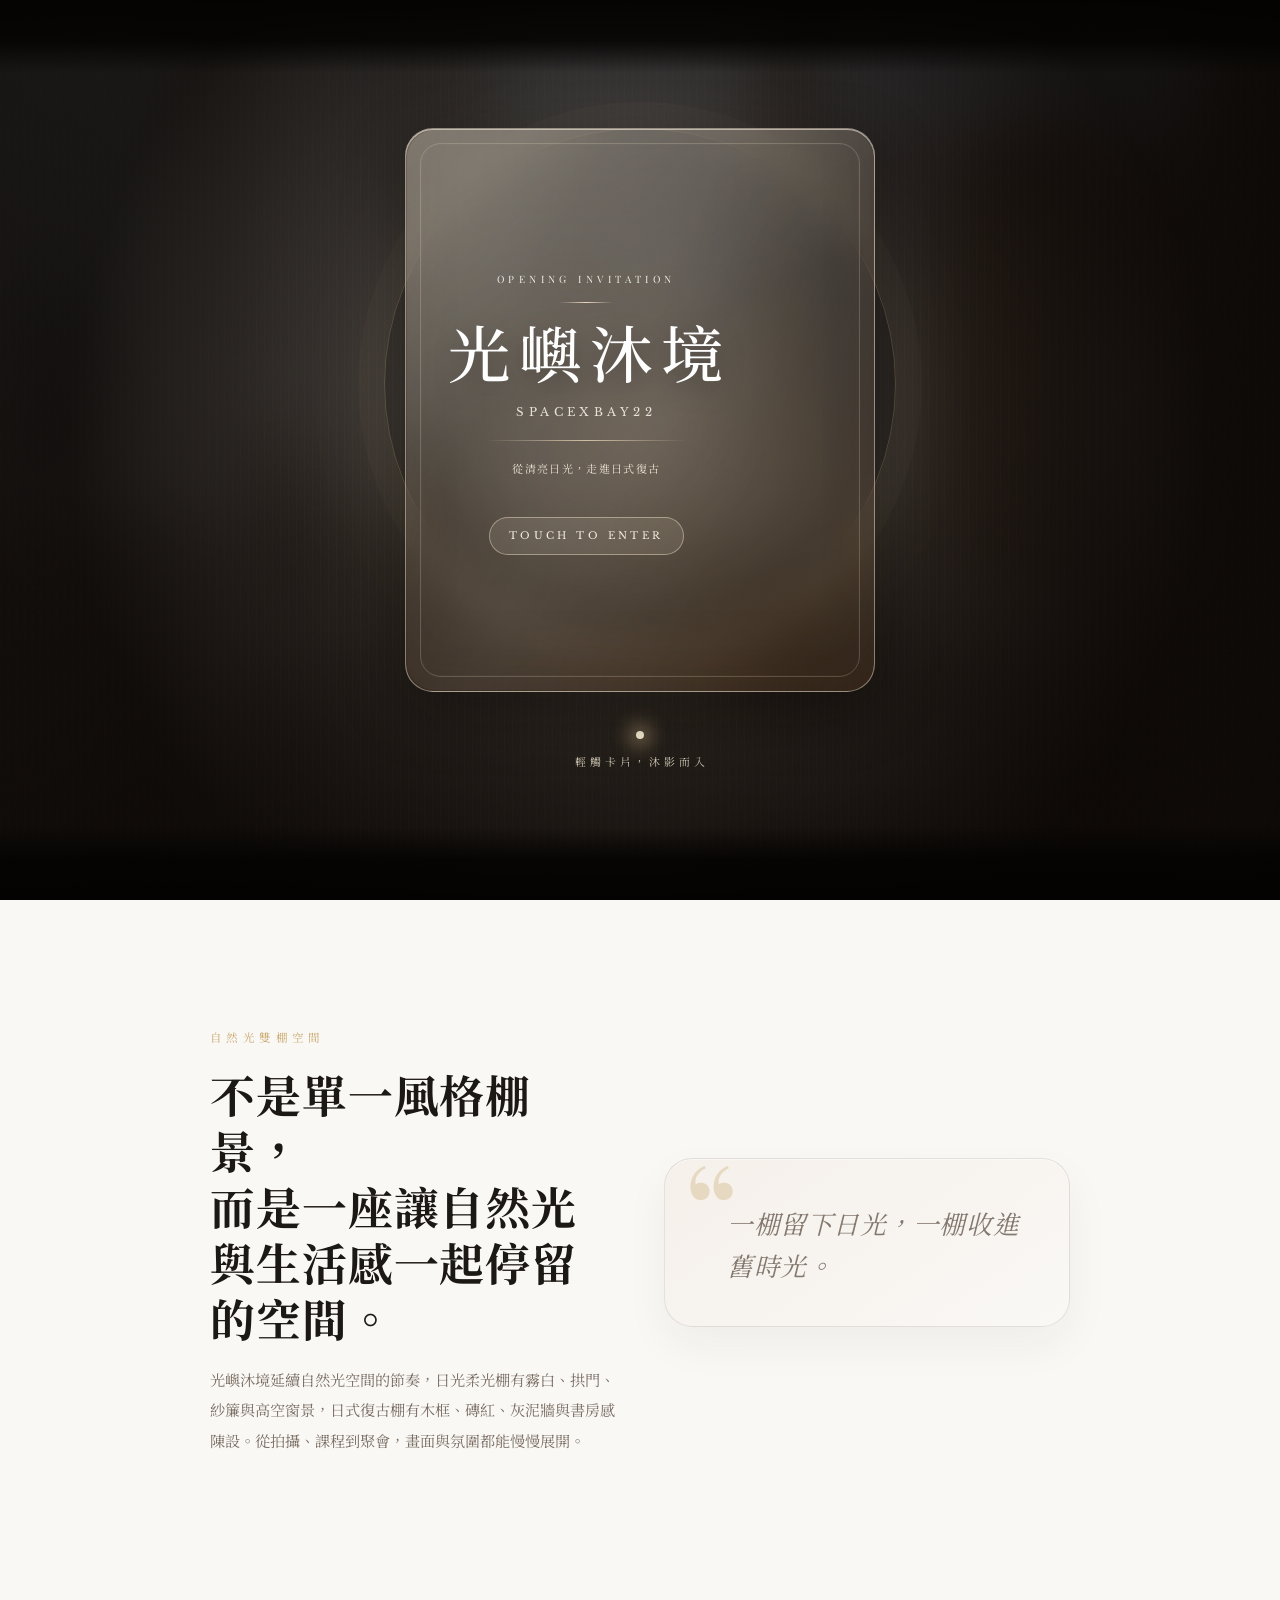
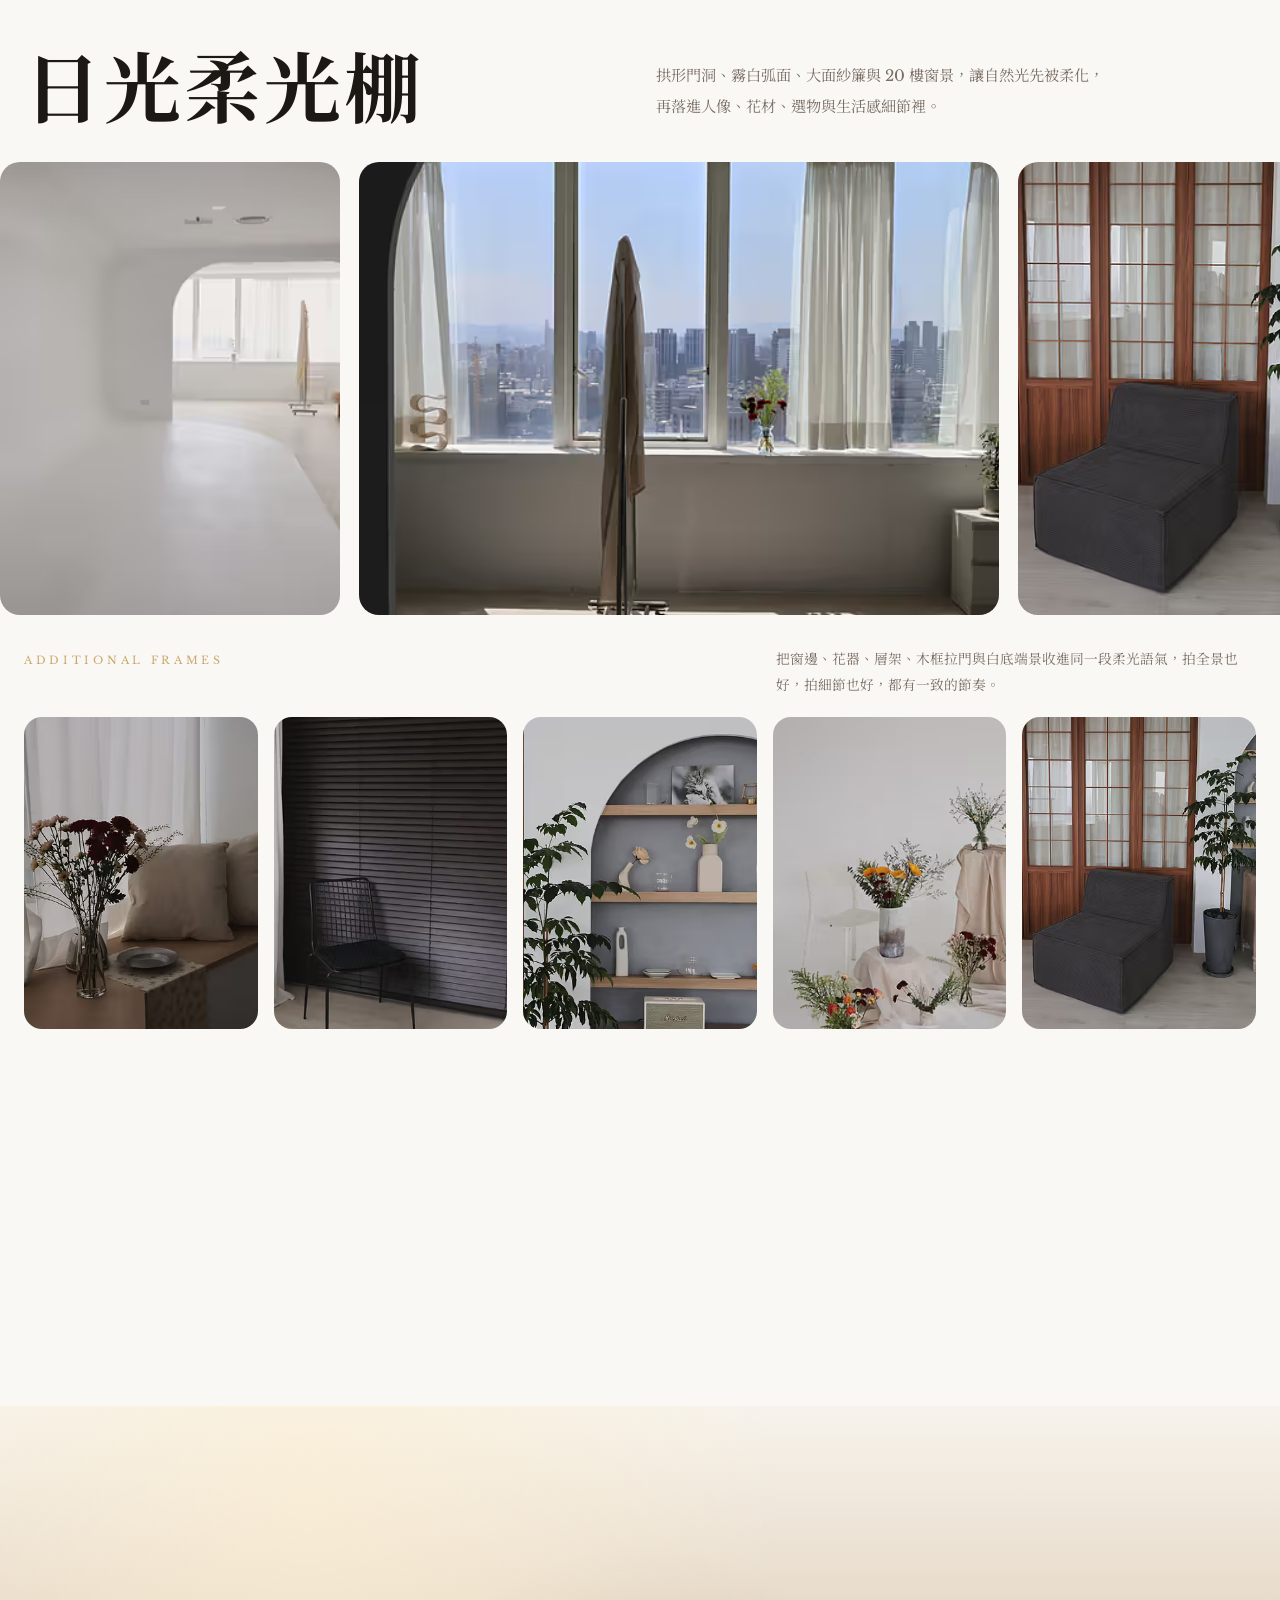
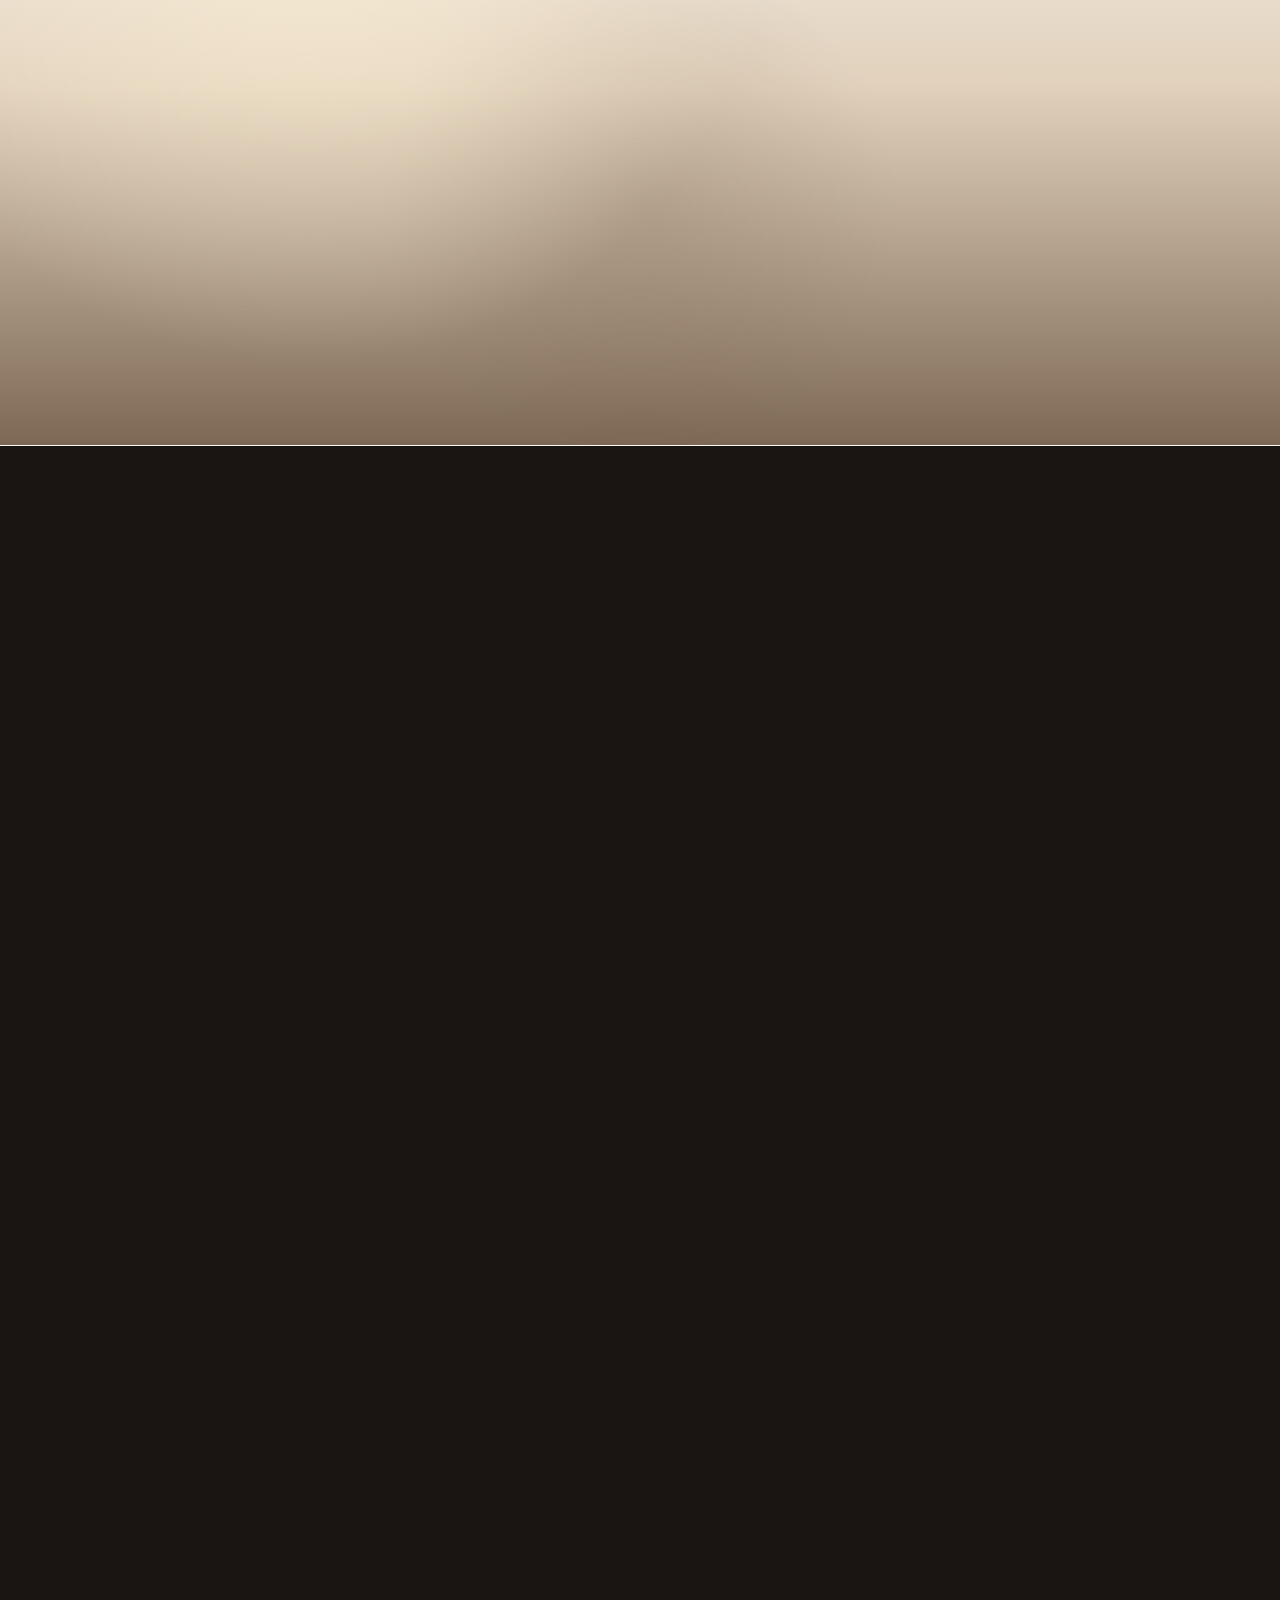
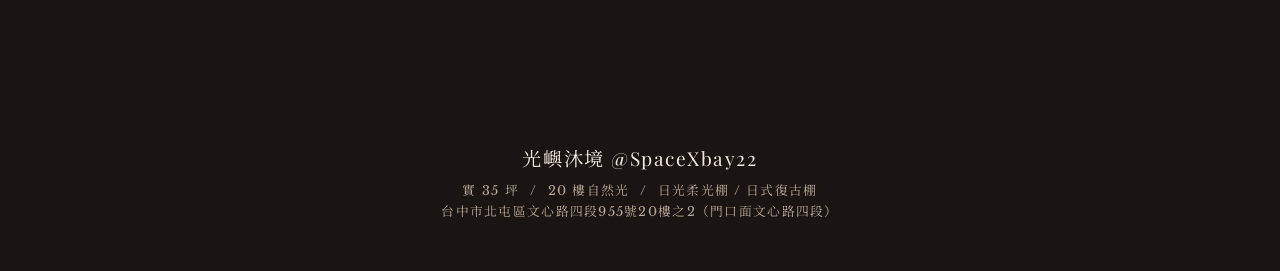
==== commit 5bbd7b73: "upd" ====
--- a/index.html
+++ b/index.html
@@ -5,8 +5,7 @@
   <meta charset="UTF-8" />
   <meta name="viewport" content="width=device-width, initial-scale=1.0, viewport-fit=cover" />
   <title>光嶼沐境 SpaceXbay22｜台中攝影棚・場地租借</title>
-  <meta name="description"
-    content="光嶼沐境 SpaceXbay22 位於台中市北屯區文心路四段，為實 35 坪雙棚空間。A 區日光柔光棚，B 區日式復古棚，適合自然光攝影、風格拍攝、課程活動與場地租借。" />
+  <meta name="description" content="光嶼沐境 SpaceXbay22 位於台中市北屯區文心路四段，為實 35 坪雙棚空間。日光柔光棚、日式復古棚，適合自然光攝影、風格拍攝、課程活動與場地租借。" />
   <meta name="robots" content="index, follow, max-image-preview:large, max-snippet:-1, max-video-preview:-1" />
   <meta name="googlebot" content="index, follow, max-image-preview:large, max-snippet:-1, max-video-preview:-1" />
   <meta name="author" content="光嶼沐境 SpaceXbay22" />
@@ -16,7 +15,7 @@
   <link rel="alternate" href="https://spacexbay22-invite.pages.dev/" hreflang="zh-TW" />
   <link rel="alternate" href="https://spacexbay22-invite.pages.dev/" hreflang="x-default" />
   <meta property="og:title" content="光嶼沐境 SpaceXbay22｜台中攝影棚・場地租借" />
-  <meta property="og:description" content="位於台中市北屯區文心路四段的 20 樓高空雙棚空間。A 區日光柔光棚，B 區日式復古棚，適合自然光攝影、風格拍攝、課程活動與場地租借。" />
+  <meta property="og:description" content="位於台中市北屯區文心路四段的 20 樓高空雙棚空間。日光柔光棚、日式復古棚，適合自然光攝影、風格拍攝、課程活動與場地租借。" />
   <meta property="og:url" content="https://spacexbay22-invite.pages.dev/" />
   <meta property="og:site_name" content="光嶼沐境 SpaceXbay22" />
   <meta property="og:locale" content="zh_TW" />
@@ -30,7 +29,7 @@
   <meta property="og:image:alt" content="光嶼沐境品牌主視覺卡片，半透明卡片置於深色光影背景中央。" />
   <meta name="twitter:card" content="summary_large_image" />
   <meta name="twitter:title" content="光嶼沐境 SpaceXbay22｜台中攝影棚・場地租借" />
-  <meta name="twitter:description" content="位於台中市北屯區文心路四段的 20 樓高空雙棚空間。A 區日光柔光棚，B 區日式復古棚，適合自然光攝影、風格拍攝、課程活動與場地租借。" />
+  <meta name="twitter:description" content="位於台中市北屯區文心路四段的 20 樓高空雙棚空間。日光柔光棚、日式復古棚，適合自然光攝影、風格拍攝、課程活動與場地租借。" />
   <meta name="twitter:image" content="https://spacexbay22-invite.pages.dev/assets/og/opening-og.jpg?v=20260312-seo1" />
   <meta name="twitter:image:alt" content="光嶼沐境品牌主視覺卡片，半透明卡片置於深色光影背景中央。" />
   <meta name="theme-color" content="#2a2018" />
@@ -53,7 +52,7 @@
             "https://spacexbay22-invite.pages.dev/assets/zone-a/landscape/img-3115-1440.webp",
             "https://spacexbay22-invite.pages.dev/assets/zone-b/landscape/img-3122-1440.webp"
           ],
-          "description": "位於台中市北屯區文心路四段的 20 樓高空雙棚空間，包含 A 區日光柔光棚與 B 區日式復古棚。",
+          "description": "位於台中市北屯區文心路四段的 20 樓高空雙棚空間，包含日光柔光棚與日式復古棚。",
           "address": {
             "@type": "PostalAddress",
             "streetAddress": "文心路四段955號20樓之2",
@@ -83,7 +82,7 @@
           "@id": "https://spacexbay22-invite.pages.dev/#webpage",
           "url": "https://spacexbay22-invite.pages.dev/",
           "name": "光嶼沐境 SpaceXbay22｜台中攝影棚・場地租借",
-          "description": "光嶼沐境 SpaceXbay22 位於台中市北屯區文心路四段，為實 35 坪雙棚空間。A 區日光柔光棚，B 區日式復古棚，適合自然光攝影、風格拍攝、課程活動與場地租借。",
+          "description": "光嶼沐境 SpaceXbay22 位於台中市北屯區文心路四段，為實 35 坪雙棚空間。日光柔光棚、日式復古棚，適合自然光攝影、風格拍攝、課程活動與場地租借。",
           "isPartOf": {
             "@id": "https://spacexbay22-invite.pages.dev/#website"
           },
@@ -184,7 +183,7 @@
             sizes="100vw" />
           <img src="assets/zone-a/landscape/img-3115-1440.webp"
             srcset="assets/zone-a/landscape/img-3115-640.webp 640w, assets/zone-a/landscape/img-3115-960.webp 960w, assets/zone-a/landscape/img-3115-1440.webp 1440w, assets/zone-a/landscape/img-3115-2000.webp 2000w"
-            sizes="100vw" alt="A 區大面窗景與高空城市遠景" width="6000" height="3368" fetchpriority="high" loading="eager"
+            sizes="100vw" alt="日光柔光棚大面窗景與高空城市遠景" width="6000" height="3368" fetchpriority="high" loading="eager"
             decoding="async" />
         </picture>
       </div>
@@ -211,25 +210,24 @@
     <section class="intro">
       <div class="intro-inner">
         <div class="intro-text" data-reveal>
-          <p class="section-eyebrow">A Natural Light Studio</p>
+          <p class="section-eyebrow">自然光雙棚空間</p>
           <h2 class="intro-heading">不是單一風格棚景，<br />而是一座讓自然光與生活感一起停留的空間。</h2>
           <p class="intro-body">
-            光嶼沐境延續自然光空間的節奏，一個區域有霧白、拱門、紗簾與高空窗景，另一個區域有木框、磚紅、灰泥牆與書房感陳設。從拍攝、課程到聚會，畫面與氛圍都能慢慢展開。
+            光嶼沐境延續自然光空間的節奏，日光柔光棚有霧白、拱門、紗簾與高空窗景，日式復古棚有木框、磚紅、灰泥牆與書房感陳設。從拍攝、課程到聚會，畫面與氛圍都能慢慢展開。
           </p>
         </div>
         <div class="intro-quote" data-reveal data-reveal-delay="2">
-          <p>一區留下日光，一區收進木色。</p>
+          <p>一棚留下日光，一棚收進舊時光。</p>
         </div>
       </div>
     </section>
 
     <!-- ═══════════════════════════════════════
-           ZONE A — 日光柔光棚
+           日光柔光棚
            ═══════════════════════════════════════ -->
     <section class="zone-a" id="zone-a" data-theme-section="light">
       <div class="zone-header">
         <div class="zone-title-group" data-reveal>
-          <p class="zone-index">Zone A</p>
           <h2 class="zone-title">日光柔光棚</h2>
         </div>
         <p class="zone-desc" data-reveal data-reveal-delay="1">
@@ -319,7 +317,7 @@
                 sizes="(max-width: 600px) 44vw, 240px" />
               <img src="assets/zone-a/portrait/spacexbay-img-2968-720.webp"
                 srcset="assets/zone-a/portrait/spacexbay-img-2968-480.webp 480w, assets/zone-a/portrait/spacexbay-img-2968-720.webp 720w, assets/zone-a/portrait/spacexbay-img-2968-1080.webp 1080w, assets/zone-a/portrait/spacexbay-img-2968-1440.webp 1440w"
-                sizes="(max-width: 600px) 44vw, 240px" alt="A 區窗邊花器與坐墊端景" width="3368" height="4491" loading="lazy"
+                sizes="(max-width: 600px) 44vw, 240px" alt="日光柔光棚窗邊花器與坐墊端景" width="3368" height="4491" loading="lazy"
                 decoding="async" />
             </picture>
           </figure>
@@ -330,7 +328,7 @@
                 sizes="(max-width: 600px) 44vw, 240px" />
               <img src="assets/zone-a/portrait/spacexbay-img-2982-720.webp"
                 srcset="assets/zone-a/portrait/spacexbay-img-2982-480.webp 480w, assets/zone-a/portrait/spacexbay-img-2982-720.webp 720w, assets/zone-a/portrait/spacexbay-img-2982-1080.webp 1080w, assets/zone-a/portrait/spacexbay-img-2982-1440.webp 1440w"
-                sizes="(max-width: 600px) 44vw, 240px" alt="A 區黑色單椅與百葉簾" width="2868" height="3823" loading="lazy"
+                sizes="(max-width: 600px) 44vw, 240px" alt="日光柔光棚黑色單椅與百葉簾" width="2868" height="3823" loading="lazy"
                 decoding="async" />
             </picture>
           </figure>
@@ -341,7 +339,7 @@
                 sizes="(max-width: 600px) 44vw, 240px" />
               <img src="assets/zone-a/portrait/spacexbay-img-3010-720.webp"
                 srcset="assets/zone-a/portrait/spacexbay-img-3010-480.webp 480w, assets/zone-a/portrait/spacexbay-img-3010-720.webp 720w, assets/zone-a/portrait/spacexbay-img-3010-1080.webp 1080w, assets/zone-a/portrait/spacexbay-img-3010-1440.webp 1440w"
-                sizes="(max-width: 600px) 44vw, 240px" alt="A 區拱形層架與花器陳列" width="2717" height="3623" loading="lazy"
+                sizes="(max-width: 600px) 44vw, 240px" alt="日光柔光棚拱形層架與花器陳列" width="2717" height="3623" loading="lazy"
                 decoding="async" />
             </picture>
           </figure>
@@ -352,7 +350,7 @@
                 sizes="(max-width: 600px) 44vw, 240px" />
               <img src="assets/zone-a/portrait/spacexbay-img-3078-720.webp"
                 srcset="assets/zone-a/portrait/spacexbay-img-3078-480.webp 480w, assets/zone-a/portrait/spacexbay-img-3078-720.webp 720w, assets/zone-a/portrait/spacexbay-img-3078-1080.webp 1080w, assets/zone-a/portrait/spacexbay-img-3078-1440.webp 1440w"
-                sizes="(max-width: 600px) 44vw, 240px" alt="A 區白底花藝佈置" width="3368" height="6000" loading="lazy"
+                sizes="(max-width: 600px) 44vw, 240px" alt="日光柔光棚白底花藝佈置" width="3368" height="6000" loading="lazy"
                 decoding="async" />
             </picture>
           </figure>
@@ -363,7 +361,7 @@
                 sizes="(max-width: 600px) 44vw, 240px" />
               <img src="assets/zone-a/portrait/spacexbay-img-3110-720.webp"
                 srcset="assets/zone-a/portrait/spacexbay-img-3110-480.webp 480w, assets/zone-a/portrait/spacexbay-img-3110-720.webp 720w, assets/zone-a/portrait/spacexbay-img-3110-1080.webp 1080w, assets/zone-a/portrait/spacexbay-img-3110-1440.webp 1440w"
-                sizes="(max-width: 600px) 44vw, 240px" alt="A 區木框拉門與單椅端景" width="3075" height="4100" loading="lazy"
+                sizes="(max-width: 600px) 44vw, 240px" alt="日光柔光棚木框拉門與單椅端景" width="3075" height="4100" loading="lazy"
                 decoding="async" />
             </picture>
           </figure>
@@ -394,26 +392,24 @@
            ═══════════════════════════════════════ -->
     <section class="chapter-break" data-theme-section="transition">
       <div class="chapter-break-inner">
-        <span class="chapter-index" data-reveal>A / B</span>
         <div class="chapter-rail" data-reveal data-reveal-delay="1" aria-hidden="true">
-          <span class="rail-dot rail-dot-a">A</span>
+          <span class="rail-dot rail-dot-a">柔光</span>
           <span class="rail-line"></span>
-          <span class="rail-dot rail-dot-b">B</span>
+          <span class="rail-dot rail-dot-b">復古</span>
         </div>
         <h2 class="chapter-heading" data-reveal data-reveal-delay="1">
           從日光留白走進木質沉靜，<br />兩棚不是切開，而是順著情緒慢慢轉場。
         </h2>
-        <p class="chapter-caption" data-reveal data-reveal-delay="2">Luminous Shift / Zone A to Zone B</p>
+        <p class="chapter-caption" data-reveal data-reveal-delay="2"></p>
       </div>
     </section>
 
     <!-- ═══════════════════════════════════════
-           ZONE B — 日式復古棚
+           日式復古棚
            ═══════════════════════════════════════ -->
     <section class="zone-b" id="zone-b" data-theme-section="dark">
       <div class="zone-header">
         <div class="zone-title-group" data-reveal>
-          <p class="zone-index">Zone B</p>
           <h2 class="zone-title">日式復古棚</h2>
         </div>
         <p class="zone-desc" data-reveal data-reveal-delay="1">
@@ -511,12 +507,12 @@
 
         <div class="offer-grid">
           <article class="offer-item">
-            <p class="offer-zone">A區日光柔光棚</p>
+            <p class="offer-zone">日光柔光棚</p>
             <p class="offer-price">最低1000元/時</p>
           </article>
 
           <article class="offer-item">
-            <p class="offer-zone">B區日式復古棚</p>
+            <p class="offer-zone">日式復古棚</p>
             <p class="offer-price">最低800元/時</p>
           </article>
         </div>
@@ -567,7 +563,7 @@
          ═══════════════════════════════════════ -->
   <footer class="site-footer">
     <p class="footer-brand">光嶼沐境 @SpaceXbay22</p>
-    <p class="footer-copy">實 35 坪 &nbsp;/&nbsp; 20 樓自然光 &nbsp;/&nbsp; A 日光柔光棚 / B 日式復古棚</p>
+    <p class="footer-copy">實 35 坪 &nbsp;/&nbsp; 20 樓自然光 &nbsp;/&nbsp; 日光柔光棚 / 日式復古棚</p>
     <p class="footer-copy"><a href="https://maps.app.goo.gl/5Fjvd1vg9VnU4DkT7" target="_blank"
         rel="noreferrer">台中市北屯區文心路四段955號20樓之2（門口面文心路四段）</a></p>
   </footer>
@@ -575,4 +571,4 @@
   <script src="main.js"></script>
 </body>
 
-</html>
+</html>
--- a/styles.css
+++ b/styles.css
@@ -8,7 +8,7 @@
   --font-body: "Libre Baskerville", "Noto Serif TC", serif;
   --font-sans: "Noto Serif TC", serif;
 
-  /* Light palette (Zone A) */
+/* Light palette for 日光柔光棚 */
   --bg: #faf8f5;
   --bg-warm: #f5f0ea;
   --text: #1c1814;
@@ -17,7 +17,7 @@
   --surface: rgba(255, 252, 248, 0.72);
   --surface-solid: #fffcf8;
 
-  /* Dark palette (Zone B) */
+/* Dark palette for 日式復古棚 */
   --bg-dark: #1a1512;
   --bg-dark-surface: rgba(42, 32, 24, 0.6);
   --text-dark: #f0e8df;
@@ -1035,7 +1035,7 @@
 }
 
 /* ══════════════════════════════════════════════
-   ZONE A — 日光柔光棚
+   日光柔光棚
    ══════════════════════════════════════════════ */
 .zone-a {
   padding: 6rem 0 0;
@@ -1060,8 +1060,7 @@
 .zone-index {
   font-family: var(--font-display);
   font-size: 0.72rem;
-  letter-spacing: 0.4em;
-  text-transform: uppercase;
+  letter-spacing: 0.18em;
   color: var(--gold);
 }
 
@@ -1300,8 +1299,7 @@
 .chapter-index {
   font-family: var(--font-display);
   font-size: 0.72rem;
-  letter-spacing: 0.4em;
-  text-transform: uppercase;
+  letter-spacing: 0.18em;
   color: rgba(112, 83, 53, 0.8);
   display: block;
 }
@@ -1315,8 +1313,9 @@
 }
 
 .rail-dot {
-  width: 2.2rem;
+  min-width: 2.2rem;
   height: 2.2rem;
+  padding: 0 0.7rem;
   border-radius: 999px;
   display: inline-flex;
   align-items: center;
@@ -1325,6 +1324,7 @@
   font-size: 0.62rem;
   letter-spacing: 0.12em;
   border: 1px solid;
+  white-space: nowrap;
 }
 
 .rail-dot-a {
@@ -1381,8 +1381,7 @@
 
 .chapter-caption {
   font-size: 0.66rem;
-  letter-spacing: 0.28em;
-  text-transform: uppercase;
+  letter-spacing: 0.12em;
   color: rgba(108, 84, 59, 0.58);
   margin-left: 0.28em;
 }
@@ -1411,7 +1410,7 @@
 }
 
 /* ══════════════════════════════════════════════
-   ZONE B — 日式復古棚
+   日式復古棚
    ══════════════════════════════════════════════ */
 .zone-b {
   padding: 6rem 0 0;
@@ -2015,13 +2014,14 @@
   }
 
   .rail-dot {
-    width: 2.1rem;
+    min-width: 2.1rem;
     height: 2.1rem;
+    padding: 0 0.58rem;
     font-size: 0.62rem;
   }
 
   .chapter-caption {
-    letter-spacing: 0.24em;
+    letter-spacing: 0.08em;
     font-size: 0.6rem;
   }
 
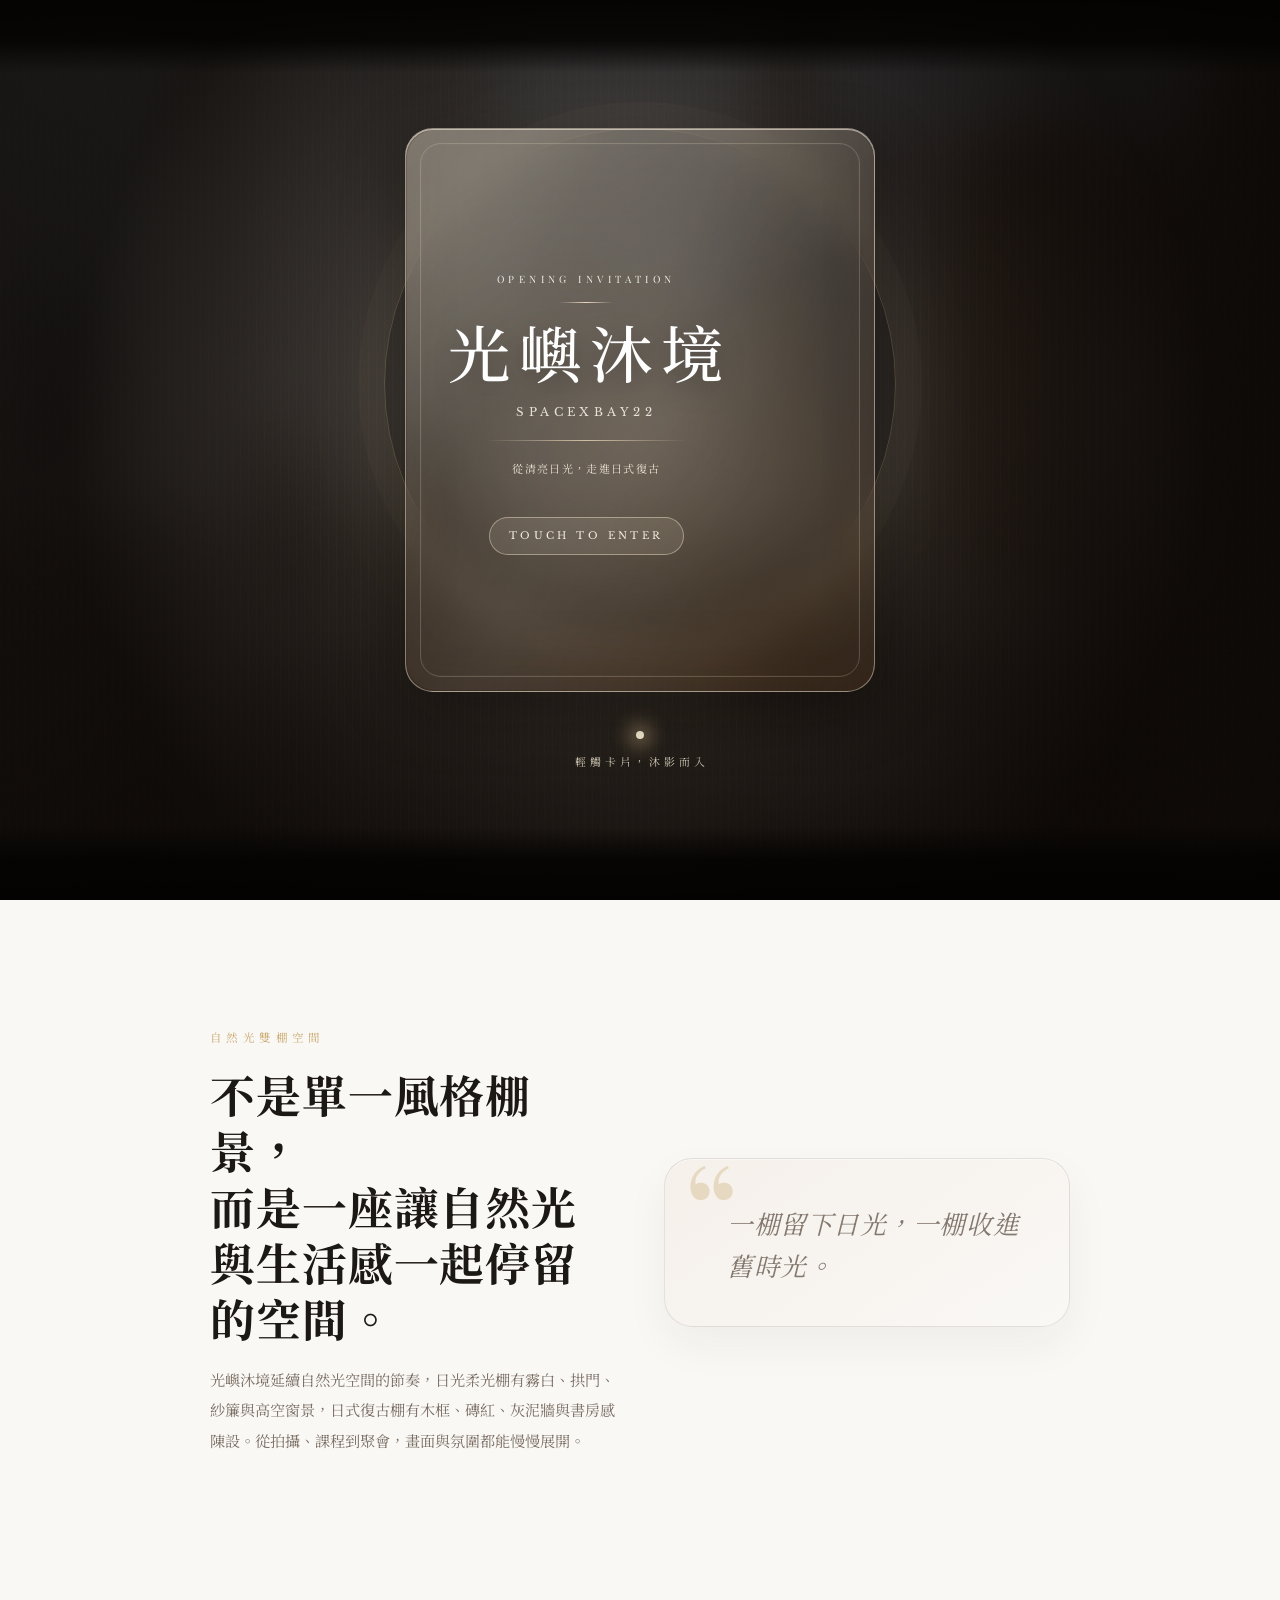
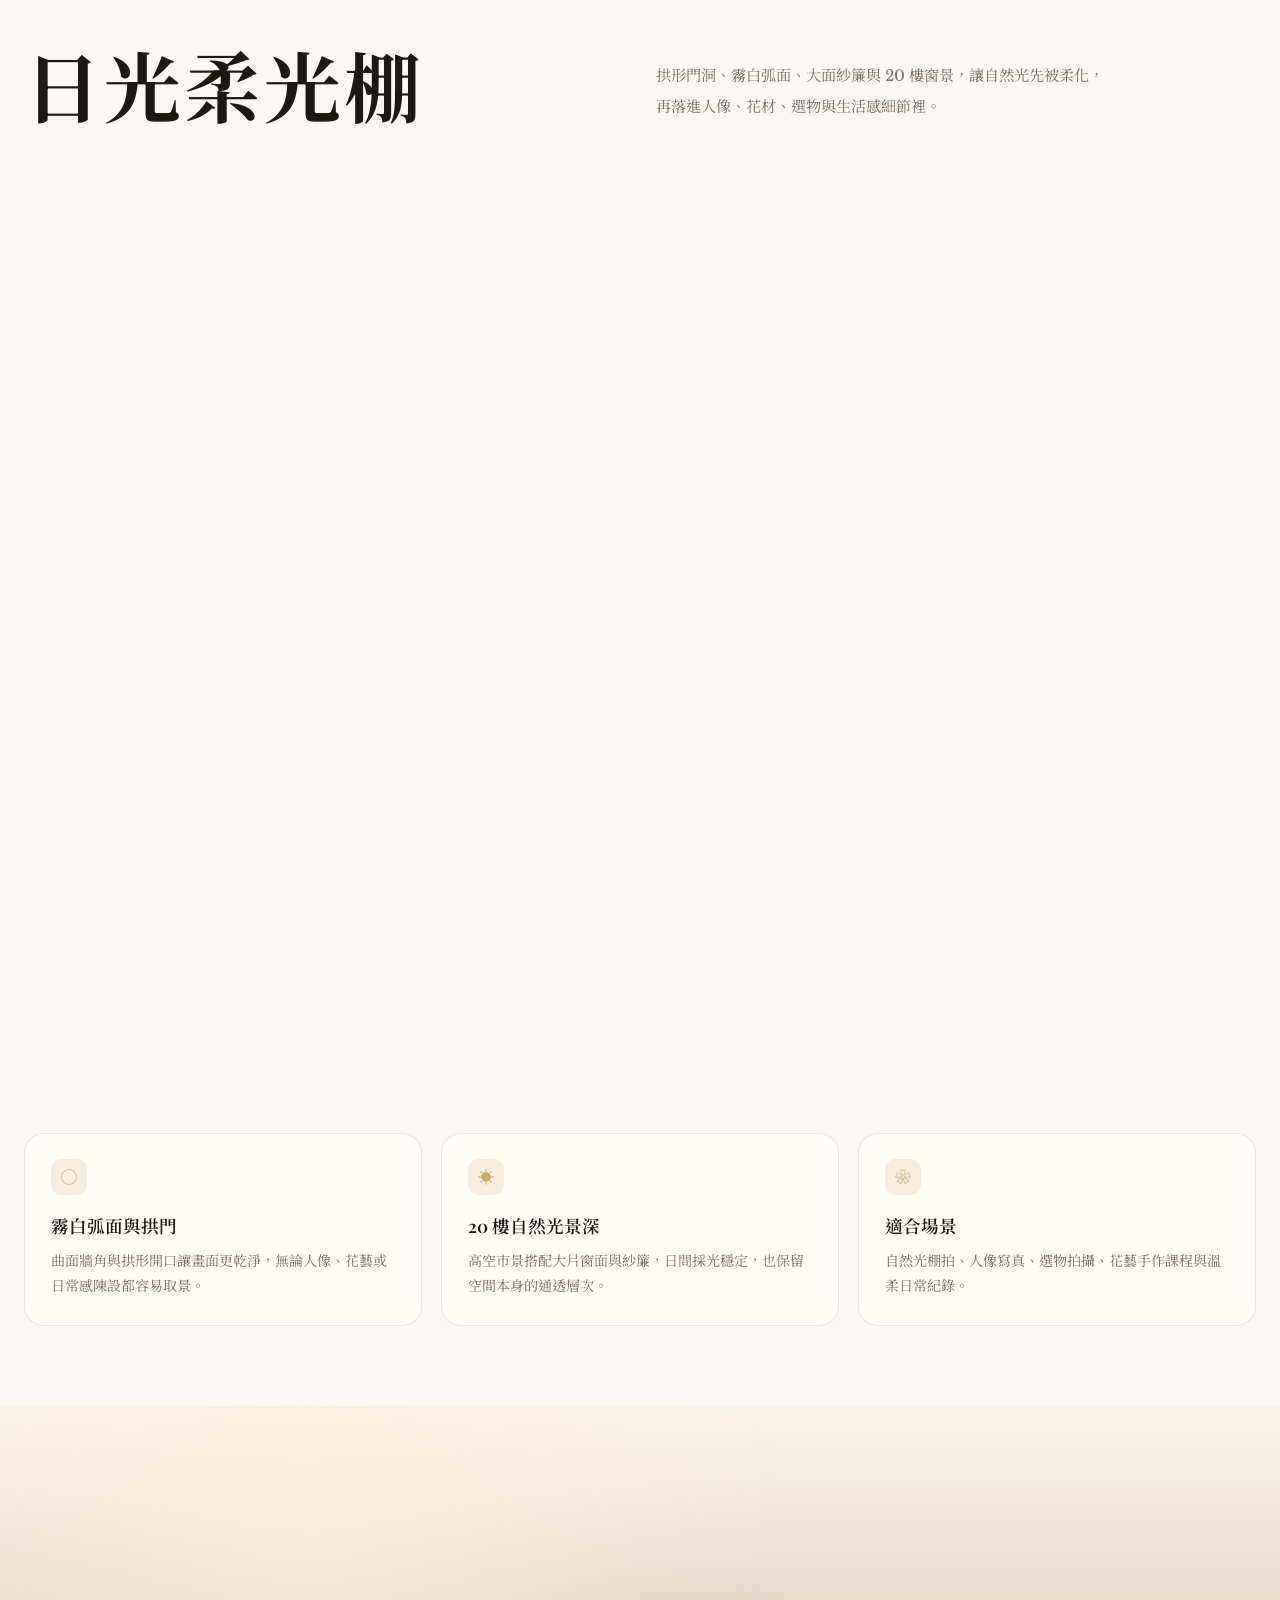
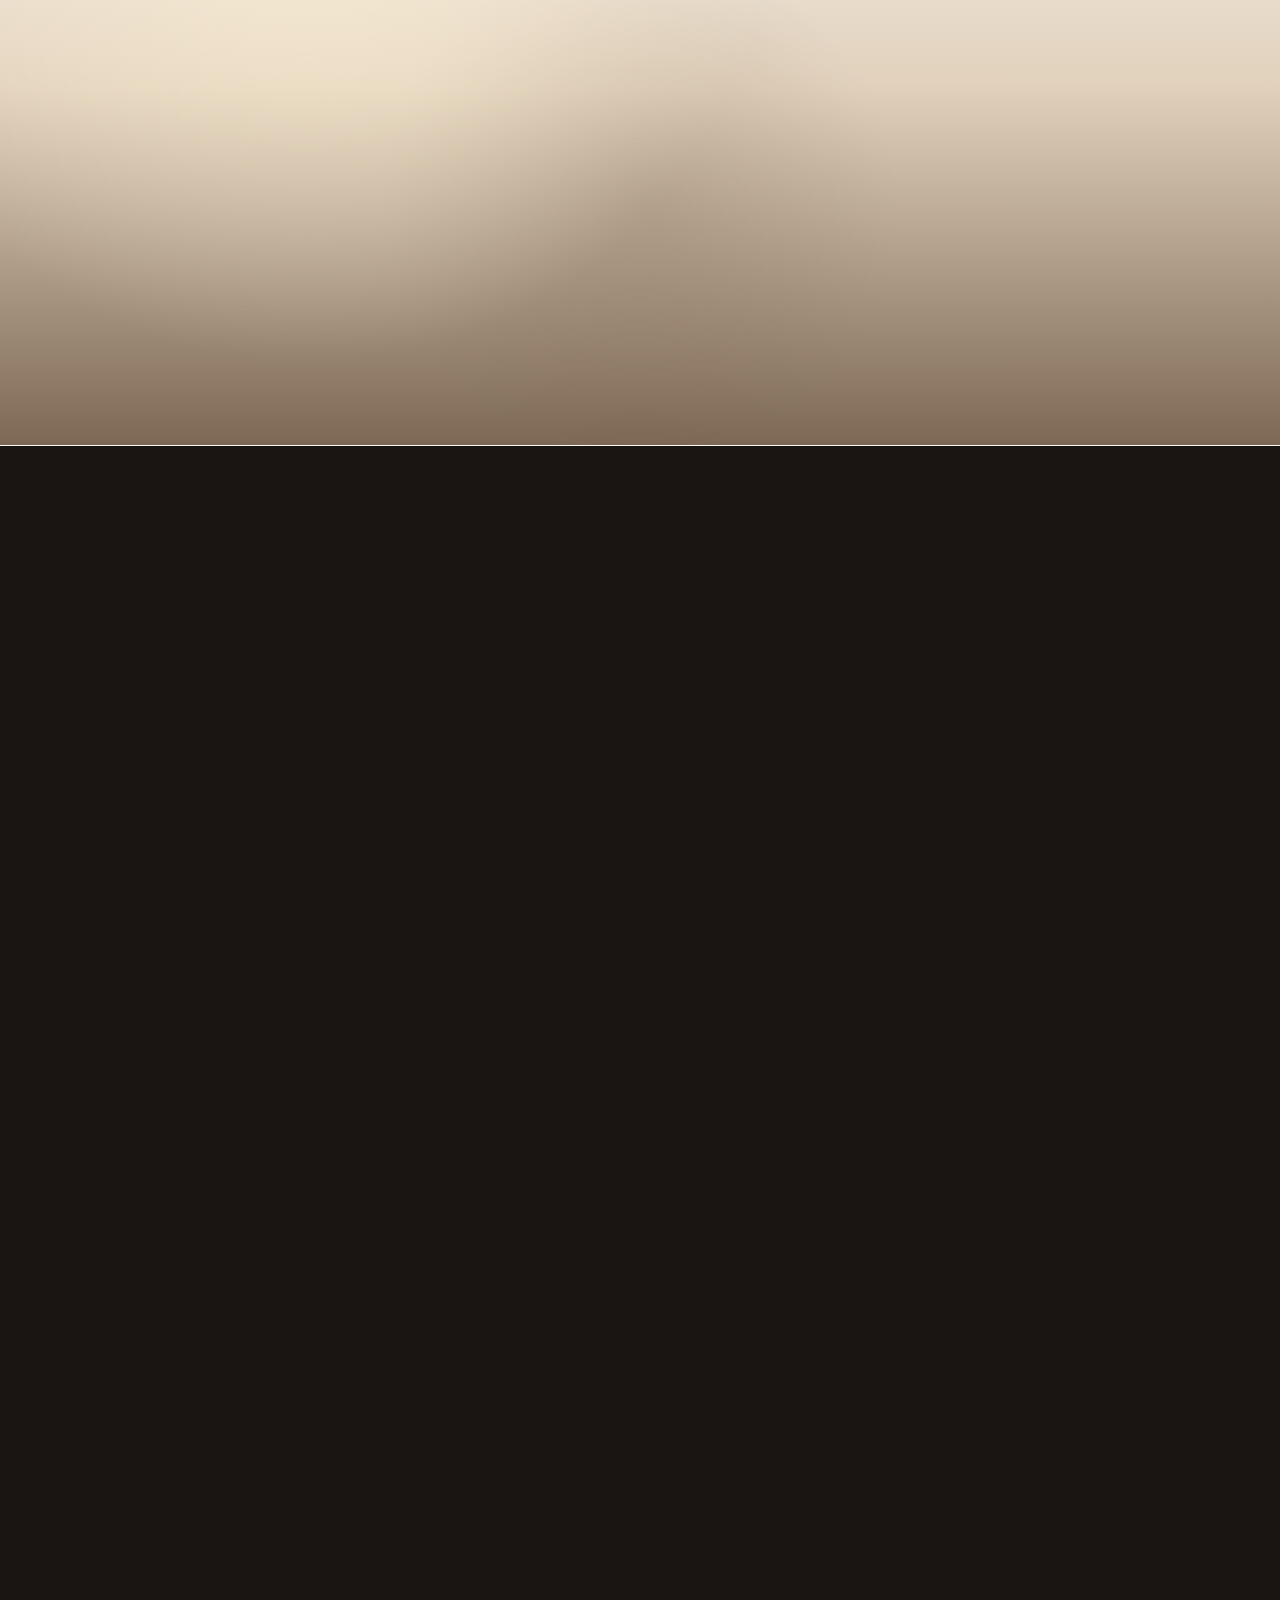
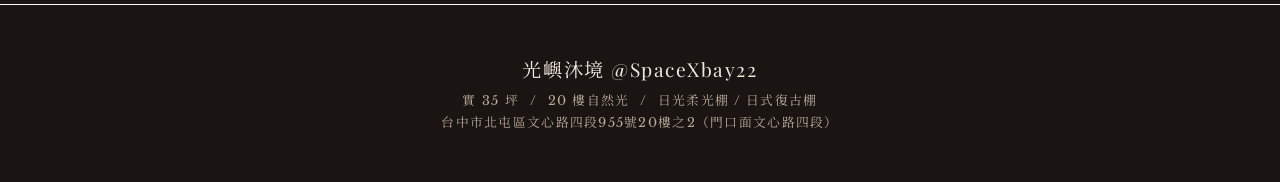
==== commit dc1c769c: "feat: Update social channels section and enhance card styles for better user engagement" ====
--- a/index.html
+++ b/index.html
@@ -519,39 +519,40 @@
       </div>
 
       <div class="forms-header" data-reveal>
-        <p class="section-eyebrow">Opening Access</p>
-        <h2 class="forms-title">開幕預約與空間資訊</h2>
+        <p class="section-eyebrow">Social Channels</p>
+        <h2 class="forms-title">預約與空間資訊</h2>
         <p class="forms-subtitle">
-          歡迎直接預約場勘、詢問檔期，或先索取雙棚完整資訊，慢慢確認你想要的畫面、氛圍與使用方式。
+          歡迎直接預約場勘、詢問檔期。
         </p>
       </div>
 
       <div class="forms-grid">
-        <article class="form-card" data-reveal>
-          <span class="card-number">01</span>
-          <p class="card-kicker">Reservation</p>
-          <h3>預約表單</h3>
-          <p>適合場勘、檔期詢問、拍攝租用、課程安排與活動需求。留下想法後，我們會再與你細細確認。</p>
-          <a class="btn btn-warm" href="https://forms.gle/ZJWKrMDDPBtaDvfc9" target="_blank" rel="noreferrer"
-            id="cta-reservation">前往填寫</a>
-        </article>
-
-        <article class="form-card" data-reveal data-reveal-delay="1">
-          <span class="card-number">02</span>
-          <p class="card-kicker">Lookbook</p>
-          <h3>場刊表單</h3>
-          <p>先索取雙棚完整照片、空間尺寸、時段與佈景資訊，方便你先對照拍攝想法與活動安排。</p>
-          <a class="btn btn-dark" href="https://forms.gle/gbedsXkife63CKdH7" target="_blank" rel="noreferrer"
-            id="cta-lookbook">索取場刊</a>
-        </article>
-
-        <article class="form-card form-card-ig" data-reveal data-reveal-delay="2">
-          <span class="card-number">03</span>
+        <article class="form-card form-card-instagram" data-reveal data-reveal-delay="1">
+          <div class="social-card-head">
+            <span class="card-number">01</span>
+          </div>
           <p class="card-kicker">Instagram</p>
           <h3>@spacexbay22</h3>
-          <p>查看空間實拍、佈景更新與日常片段，先感受兩棚在不同光線下的真實樣子。</p>
-          <a class="btn btn-dark" href="https://www.instagram.com/spacexbay22/" target="_blank" rel="noreferrer"
-            id="cta-instagram">前往 IG</a>
+          <a class="btn btn-dark" href="https://www.instagram.com/spacexbay22/" target="_blank" rel="noreferrer">前往 Instagram</a>
+        </article>
+
+        <article class="form-card form-card-line" data-reveal data-reveal-delay="2">
+          <div class="social-card-head">
+            <span class="card-number">02</span>
+          </div>
+          <p class="card-kicker">LINE Official</p>
+          <h3>@531unvzg</h3>
+          <a class="btn btn-dark" href="https://line.me/R/ti/p/%40531unvzg" target="_blank" rel="noreferrer">加入 LINE</a>
+        </article>
+
+        <article class="form-card form-card-facebook" data-reveal data-reveal-delay="3">
+          <div class="social-card-head">
+            <span class="card-number">03</span>
+          </div>
+          <p class="card-kicker">Facebook</p>
+          <h3>Facebook 專頁</h3>
+          <a class="btn btn-dark" href="https://www.facebook.com/share/18L4MdtmjM/?mibextid=wwXIfr" target="_blank"
+            rel="noreferrer">查看 Facebook</a>
         </article>
       </div>
     </section>
@@ -571,4 +572,4 @@
   <script src="main.js"></script>
 </body>
 
-</html>+</html>
--- a/styles.css
+++ b/styles.css
@@ -52,6 +52,8 @@
   --safe-right: env(safe-area-inset-right, 0px);
   --safe-bottom: env(safe-area-inset-bottom, 0px);
   --safe-left: env(safe-area-inset-left, 0px);
+  --header-height: calc(4rem + var(--safe-top));
+  --anchor-offset: calc(var(--header-height) + 1rem);
 }
 
 @property --card-float-x {
@@ -101,6 +103,7 @@
 html {
   min-height: 100%;
   scroll-behavior: smooth;
+  scroll-padding-top: var(--anchor-offset);
   -webkit-font-smoothing: antialiased;
   -webkit-text-size-adjust: 100%;
   text-size-adjust: 100%;
@@ -120,7 +123,7 @@
 p, h1, h2, h3, h4, dl, dt, dd, ul, figure { margin: 0; }
 ul { padding: 0; list-style: none; }
 button { border: none; background: none; cursor: pointer; font: inherit; color: inherit; }
-[id] { scroll-margin-top: 5rem; }
+[id] { scroll-margin-top: var(--anchor-offset); }
 
 .inv-bg picture,
 .hero-bg picture,
@@ -690,7 +693,7 @@
     max(calc(1.5rem + var(--safe-right)), calc((100vw - var(--content-w)) / 2))
     0
     max(calc(1.5rem + var(--safe-left)), calc((100vw - var(--content-w)) / 2));
-  height: calc(4rem + var(--safe-top));
+  height: var(--header-height);
   backdrop-filter: blur(20px) saturate(1.4);
   -webkit-backdrop-filter: blur(20px) saturate(1.4);
   background: rgba(250, 248, 245, 0.65);
@@ -1605,23 +1608,31 @@
   width: var(--content-w);
   margin: 0 auto;
   display: grid;
-  grid-template-columns: repeat(3, 1fr);
-  gap: 1.2rem;
+  grid-template-columns: repeat(3, minmax(0, 1fr));
+  gap: 1.05rem;
+  align-items: stretch;
 }
 
 .form-card {
-  padding: 2rem;
+  --card-accent: rgba(201, 169, 110, 0.22);
+  padding: 1.55rem 1.45rem 1.4rem;
   border-radius: 24px;
-  background: rgba(42, 32, 24, 0.5);
-  border: 1px solid rgba(255, 240, 220, 0.08);
+  background:
+    radial-gradient(circle at top right, var(--card-accent), transparent 44%),
+    linear-gradient(180deg, rgba(58, 44, 34, 0.96) 0%, rgba(29, 22, 17, 0.96) 100%);
+  border: 1px solid rgba(255, 240, 220, 0.12);
   backdrop-filter: blur(12px);
+  -webkit-backdrop-filter: blur(12px);
   display: flex;
   flex-direction: column;
-  gap: 1rem;
-  min-height: 22rem;
-  transition: transform 0.4s var(--ease-smooth), border-color 0.4s ease, box-shadow 0.4s ease;
+  gap: 0;
+  transition: transform 0.4s var(--ease-smooth), border-color 0.4s ease, box-shadow 0.4s ease, background 0.4s ease;
   position: relative;
   overflow: hidden;
+  isolation: isolate;
+  box-shadow:
+    inset 0 1px 0 rgba(255, 247, 233, 0.08),
+    0 24px 60px rgba(0, 0, 0, 0.2);
 }
 
 .form-card::before {
@@ -1632,58 +1643,82 @@
   right: 0;
   height: 3px;
   background: linear-gradient(90deg, transparent, var(--gold), transparent);
-  opacity: 0;
-  transition: opacity 0.4s ease;
+  opacity: 0.62;
+  transition: opacity 0.4s ease, transform 0.4s ease;
 }
 
 .form-card:hover {
   transform: translateY(-6px);
-  border-color: rgba(201, 169, 110, 0.2);
-  box-shadow: 0 20px 60px rgba(0, 0, 0, 0.3);
+  border-color: rgba(201, 169, 110, 0.28);
+  box-shadow:
+    inset 0 1px 0 rgba(255, 247, 233, 0.1),
+    0 28px 68px rgba(0, 0, 0, 0.28);
 }
 
 .form-card:hover::before {
   opacity: 1;
+  transform: scaleX(1.04);
 }
 
 .card-number {
   font-family: var(--font-display);
-  font-size: 3.5rem;
+  font-size: clamp(2.6rem, 4.2vw, 3.5rem);
   font-weight: 700;
   line-height: 1;
-  color: rgba(201, 169, 110, 0.15);
+  color: rgba(243, 221, 181, 0.13);
 }
 
 .card-kicker {
   font-size: 0.7rem;
   letter-spacing: 0.35em;
   text-transform: uppercase;
-  color: var(--gold);
+  color: var(--gold-soft);
+  margin-bottom: 1rem;
 }
 
 .form-card h3 {
   font-family: var(--font-display);
-  font-size: 1.5rem;
+  font-size: clamp(1.25rem, 1.8vw, 1.7rem);
   font-weight: 600;
-}
-
-.form-card p {
-  color: var(--text-dark-muted);
-  font-size: 0.9rem;
-  line-height: 1.9;
-  flex: 1;
+  line-height: 1.2;
+  min-height: 2.5em;
+  margin-bottom: 1.1rem;
 }
 
 .form-card .btn {
   align-self: flex-start;
-  margin-top: auto;
-}
-
-/* IG card special */
-.form-card-ig {
+  margin-top: 0;
+  min-width: 11rem;
+}
+
+.social-card-head {
+  display: flex;
+  align-items: flex-start;
+  justify-content: flex-start;
+  margin-bottom: 1rem;
+}
+
+.form-card-instagram {
   background:
-    radial-gradient(ellipse at top right, rgba(201, 169, 110, 0.12), transparent 60%),
-    rgba(42, 32, 24, 0.5);
+    radial-gradient(circle at top right, rgba(201, 169, 110, 0.24), transparent 42%),
+    radial-gradient(circle at bottom left, rgba(128, 76, 58, 0.24), transparent 32%),
+    linear-gradient(180deg, rgba(61, 47, 36, 0.98) 0%, rgba(27, 20, 15, 0.98) 100%);
+}
+
+.form-card-line {
+  --card-accent: rgba(132, 162, 116, 0.22);
+  background:
+    radial-gradient(circle at top right, rgba(150, 182, 132, 0.22), transparent 42%),
+    radial-gradient(circle at bottom left, rgba(92, 118, 80, 0.18), transparent 36%),
+    linear-gradient(180deg, rgba(47, 42, 36, 0.98) 0%, rgba(24, 20, 16, 0.98) 100%);
+}
+
+.form-card-facebook {
+  --card-accent: rgba(116, 142, 178, 0.2);
+  background:
+    radial-gradient(circle at top right, rgba(128, 155, 198, 0.22), transparent 42%),
+    radial-gradient(circle at bottom left, rgba(79, 92, 123, 0.2), transparent 34%),
+    linear-gradient(180deg, rgba(46, 42, 47, 0.98) 0%, rgba(23, 19, 24, 0.98) 100%);
 }
 
 /* ══════════════════════════════════════════════
@@ -1866,6 +1901,24 @@
 
   .offer-price {
     font-size: 1.36rem;
+  }
+
+  .forms-header {
+    margin-bottom: 2.4rem;
+  }
+
+  .forms-subtitle {
+    font-size: 0.9rem;
+    line-height: 1.85;
+  }
+
+  .form-card {
+    padding: 1.35rem;
+    border-radius: 22px;
+  }
+
+  .form-card .btn {
+    width: 100%;
   }
 
   .intro-quote {
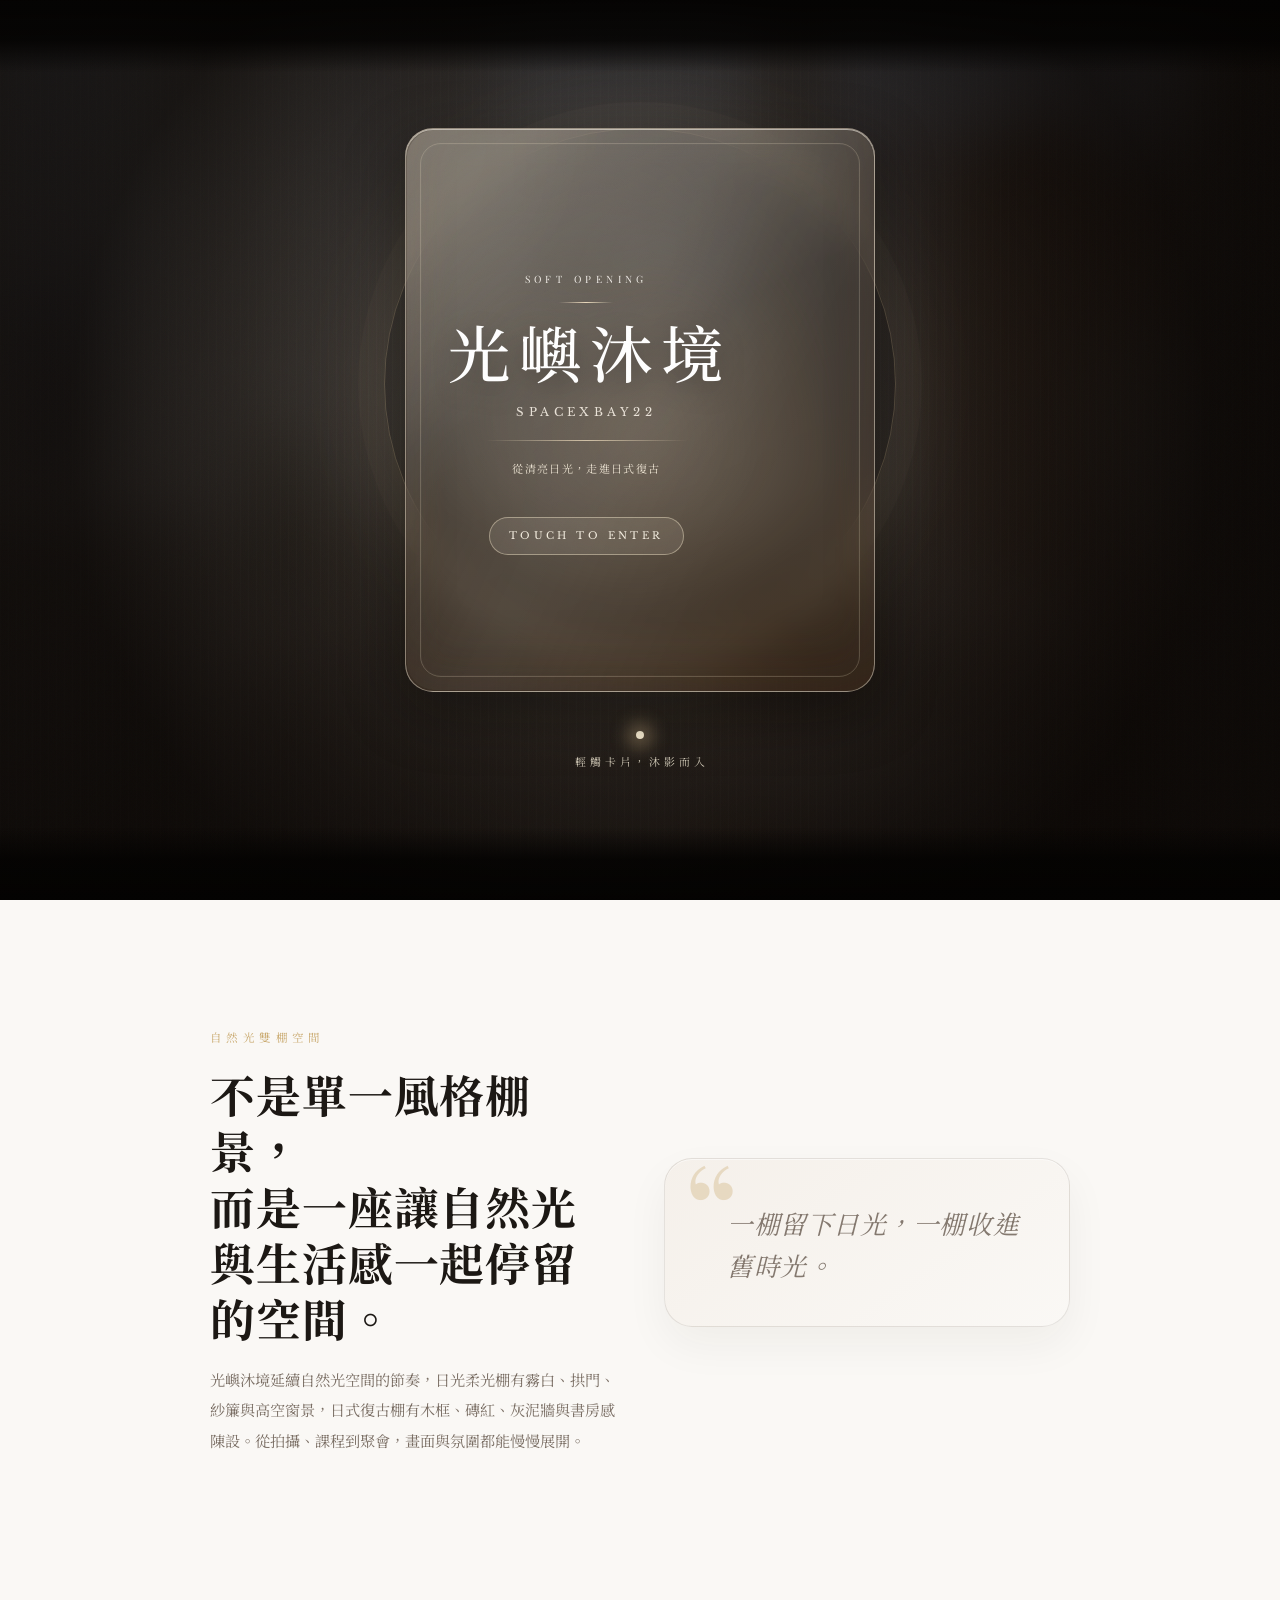
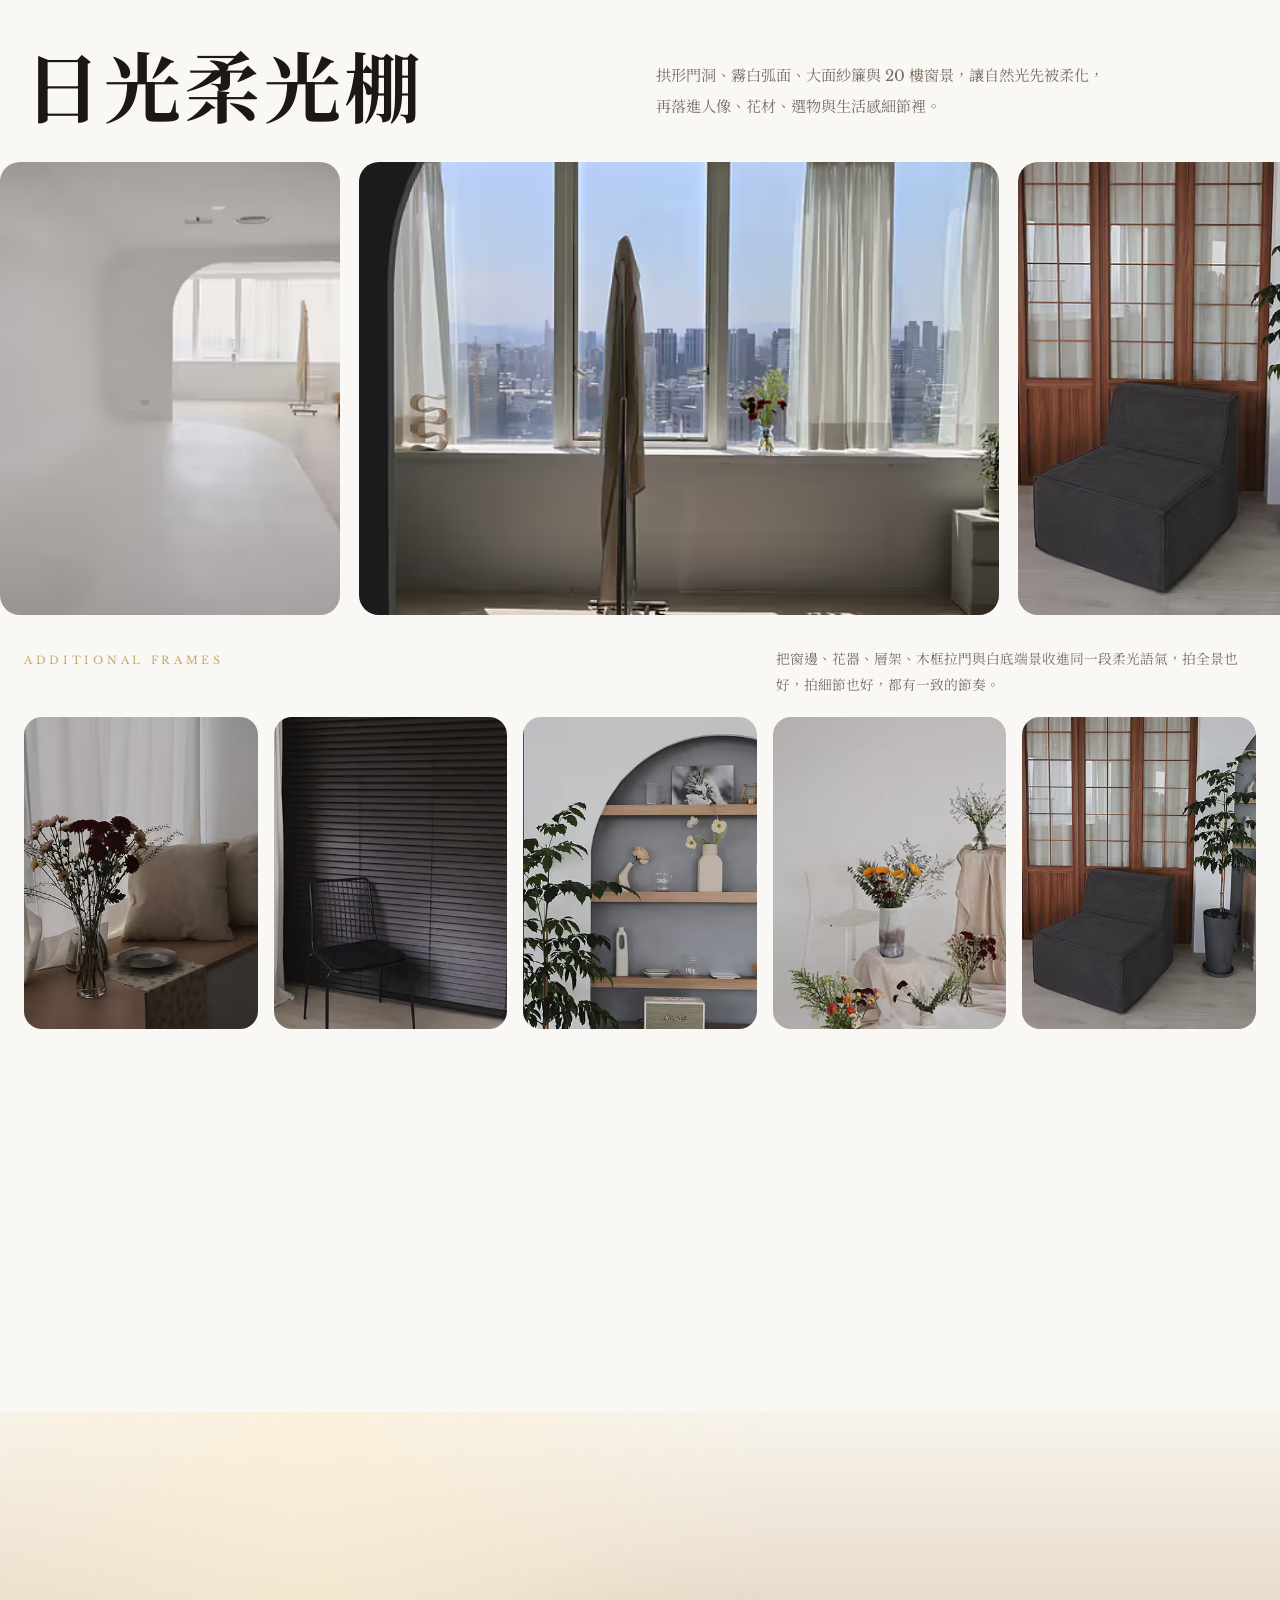
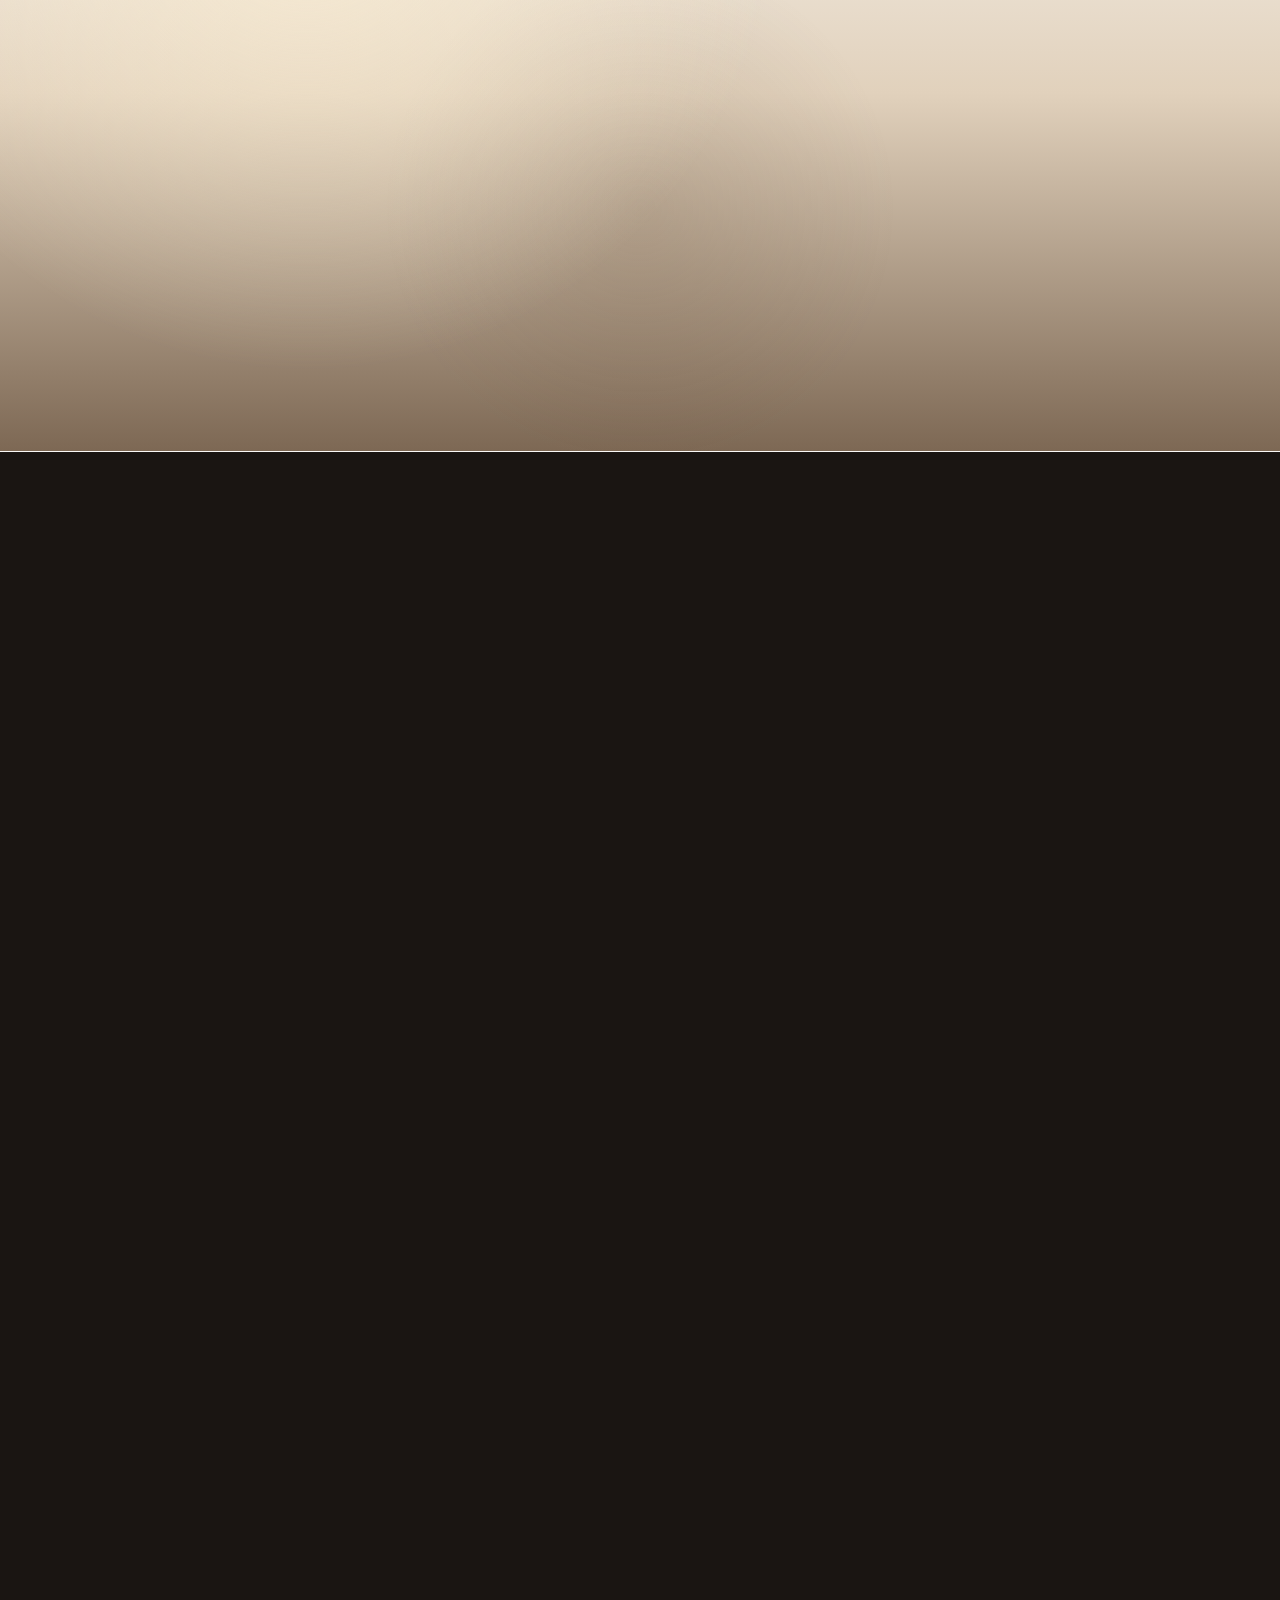
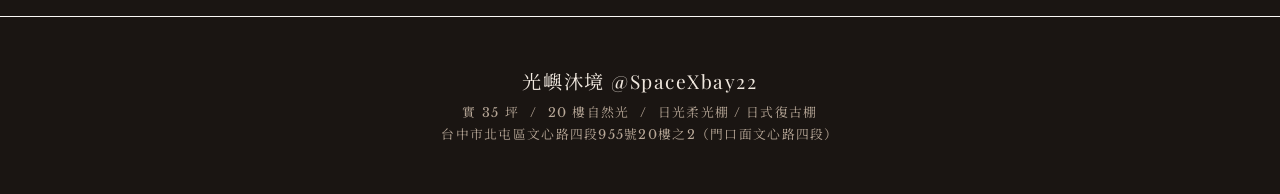
==== commit b3b8ad76: "feat: Update invitation text to "Soft Opening" and enhance feature icon styles for improved aestheti" ====
--- a/index.html
+++ b/index.html
@@ -139,7 +139,7 @@
       <!-- New Glass Card -->
       <button class="glass-card" id="open-invitation" type="button" aria-label="開啟光嶼沐境迎賓卡">
         <div class="glass-card-inner">
-          <span class="glass-eyebrow">Opening Invitation</span>
+          <span class="glass-eyebrow">Soft Opening</span>
           <h2 class="glass-title" id="invitation-title">光嶼沐境</h2>
           <span class="glass-subtitle">SPACEXBAY22</span>
           <span class="glass-divider" aria-hidden="true"></span>
@@ -188,7 +188,7 @@
         </picture>
       </div>
       <div class="hero-copy">
-        <p class="hero-eyebrow" data-reveal>Opening Invitation</p>
+        <p class="hero-eyebrow" data-reveal>Soft Opening</p>
         <h1 class="hero-title" data-reveal data-reveal-delay="1">光嶼沐境</h1>
         <p class="hero-lead" data-reveal data-reveal-delay="2">
           光嶼沐境位在 20 樓高空，實 35 坪雙棚配置，讓霧白柔光與木質復古在同一座空間裡並存。白天安靜明亮，入夜後更顯溫潤沉靜。
@@ -370,17 +370,41 @@
 
       <div class="zone-features" data-reveal>
         <div class="feature-card" data-reveal>
-          <div class="feature-icon">◯</div>
+          <div class="feature-icon feature-icon-arch" aria-hidden="true">
+            <svg viewBox="0 0 24 24" focusable="false">
+              <path d="M5.5 18.5v-6.7c0-4.2 2.9-6.8 6.5-6.8s6.5 2.6 6.5 6.8v6.7"></path>
+              <path d="M8.8 18.5v-5.9c0-2.1 1.4-3.5 3.2-3.5s3.2 1.4 3.2 3.5v5.9"></path>
+              <path class="icon-fill" d="M8.2 18.5h7.6v1.2H8.2z"></path>
+            </svg>
+          </div>
           <h4>霧白弧面與拱門</h4>
           <p>曲面牆角與拱形開口讓畫面更乾淨，無論人像、花藝或日常感陳設都容易取景。</p>
         </div>
         <div class="feature-card" data-reveal data-reveal-delay="1">
-          <div class="feature-icon">☀</div>
+          <div class="feature-icon feature-icon-light" aria-hidden="true">
+            <svg viewBox="0 0 24 24" focusable="false">
+              <path d="M6 17.8V8.5h8.6v9.3"></path>
+              <path d="M9.8 8.5v9.3"></path>
+              <path d="M14.6 11.2c1.9-.2 3.4-1.8 3.4-3.8"></path>
+              <path d="M16.7 6.1v2.3"></path>
+              <path d="M15 7.3h2.3"></path>
+              <path class="icon-fill" d="M6.8 16.8h6.9v1H6.8z"></path>
+            </svg>
+          </div>
           <h4>20 樓自然光景深</h4>
           <p>高空市景搭配大片窗面與紗簾，日間採光穩定，也保留空間本身的通透層次。</p>
         </div>
         <div class="feature-card" data-reveal data-reveal-delay="2">
-          <div class="feature-icon">❀</div>
+          <div class="feature-icon feature-icon-sprig" aria-hidden="true">
+            <svg viewBox="0 0 24 24" focusable="false">
+              <path d="M12 18.7v-8"></path>
+              <path d="M12 10.8c0-2.2 1.5-4 3.9-4.8"></path>
+              <path d="M12 11.1c-2.1-.1-3.8-1.3-4.8-3.3"></path>
+              <path d="M12 14c1.9.1 3.4 1.1 4.2 2.8"></path>
+              <path d="M12 15.1c-2 .1-3.8 1.4-4.7 3.2"></path>
+              <circle class="icon-fill" cx="12" cy="18.7" r="1.1"></circle>
+            </svg>
+          </div>
           <h4>適合場景</h4>
           <p>自然光棚拍、人像寫真、選物拍攝、花藝手作課程與溫柔日常紀錄。</p>
         </div>
@@ -477,17 +501,41 @@
 
       <div class="zone-features">
         <div class="feature-card" data-reveal>
-          <div class="feature-icon">木</div>
+          <div class="feature-icon feature-icon-panel" aria-hidden="true">
+            <svg viewBox="0 0 24 24" focusable="false">
+              <path d="M6 18.5V6h12v12.5"></path>
+              <path d="M10 6v12.5"></path>
+              <path d="M14 6v12.5"></path>
+              <path class="icon-fill" d="M6 14.8h12v3.7H6z"></path>
+            </svg>
+          </div>
           <h4>木質與磚紅層次</h4>
           <p>木框門片、書桌與磚紅半牆自帶溫度，不需要太多佈置就能形成完整畫面。</p>
         </div>
         <div class="feature-card" data-reveal data-reveal-delay="1">
-          <div class="feature-icon">冊</div>
+          <div class="feature-icon feature-icon-books" aria-hidden="true">
+            <svg viewBox="0 0 24 24" focusable="false">
+              <path d="M7 6.5h2.7v10.8H7z"></path>
+              <path d="M10.7 5.8h2.9v11.5h-2.9z"></path>
+              <path d="M14.6 7.2H17v10.1h-2.4z"></path>
+              <path class="icon-fill" d="M6.4 18.1h11.2v1.3H6.4z"></path>
+            </svg>
+          </div>
           <h4>書房感陳設</h4>
           <p>書櫃、畫冊、皮沙發與灰牆端景，讓畫面自然帶著安靜、沈穩的生活氣味。</p>
         </div>
         <div class="feature-card" data-reveal data-reveal-delay="2">
-          <div class="feature-icon">▣</div>
+          <div class="feature-icon feature-icon-frame" aria-hidden="true">
+            <svg viewBox="0 0 24 24" focusable="false">
+              <path d="M7 6.5H5.5V10"></path>
+              <path d="M17 6.5h1.5V10"></path>
+              <path d="M7 17.5H5.5V14"></path>
+              <path d="M17 17.5h1.5V14"></path>
+              <path d="M9.2 12h5.6"></path>
+              <path d="M12 9.2v5.6"></path>
+              <circle class="icon-fill" cx="12" cy="12" r="1.6"></circle>
+            </svg>
+          </div>
           <h4>適合場景</h4>
           <p>風格棚拍、人物紀錄、選物展示、內容拍攝、小型課程與聚會活動。</p>
         </div>
@@ -500,8 +548,8 @@
     <section class="forms-section" id="forms" data-theme-section="dark">
       <div class="offer-card" data-reveal>
         <div class="offer-card-head">
-          <p class="card-kicker">Opening Offer</p>
-          <h2>開幕優惠方案</h2>
+          <p class="card-kicker">Soft Opening</p>
+          <h2>試營運方案</h2>
           <p class="offer-deadline">2026/03/31前，試營運優惠</p>
         </div>
 
--- a/styles.css
+++ b/styles.css
@@ -1214,16 +1214,36 @@
 }
 
 .feature-icon {
-  width: 36px;
-  height: 36px;
-  border-radius: 10px;
-  background: var(--gold-dim);
+  width: 42px;
+  height: 42px;
+  border-radius: 12px;
+  background:
+    radial-gradient(circle at 30% 28%, rgba(255, 248, 232, 0.16), transparent 42%),
+    var(--gold-dim);
+  border: 1px solid rgba(201, 169, 110, 0.12);
   display: flex;
   align-items: center;
   justify-content: center;
-  font-size: 1rem;
   margin-bottom: 1rem;
   color: var(--gold);
+  box-shadow: inset 0 1px 0 rgba(255, 251, 243, 0.24);
+}
+
+.feature-icon svg {
+  width: 20px;
+  height: 20px;
+  stroke: currentColor;
+  stroke-width: 1.4;
+  stroke-linecap: round;
+  stroke-linejoin: round;
+  fill: none;
+  opacity: 0.96;
+}
+
+.feature-icon .icon-fill {
+  fill: currentColor;
+  stroke: none;
+  opacity: 0.18;
 }
 
 .feature-card h4 {
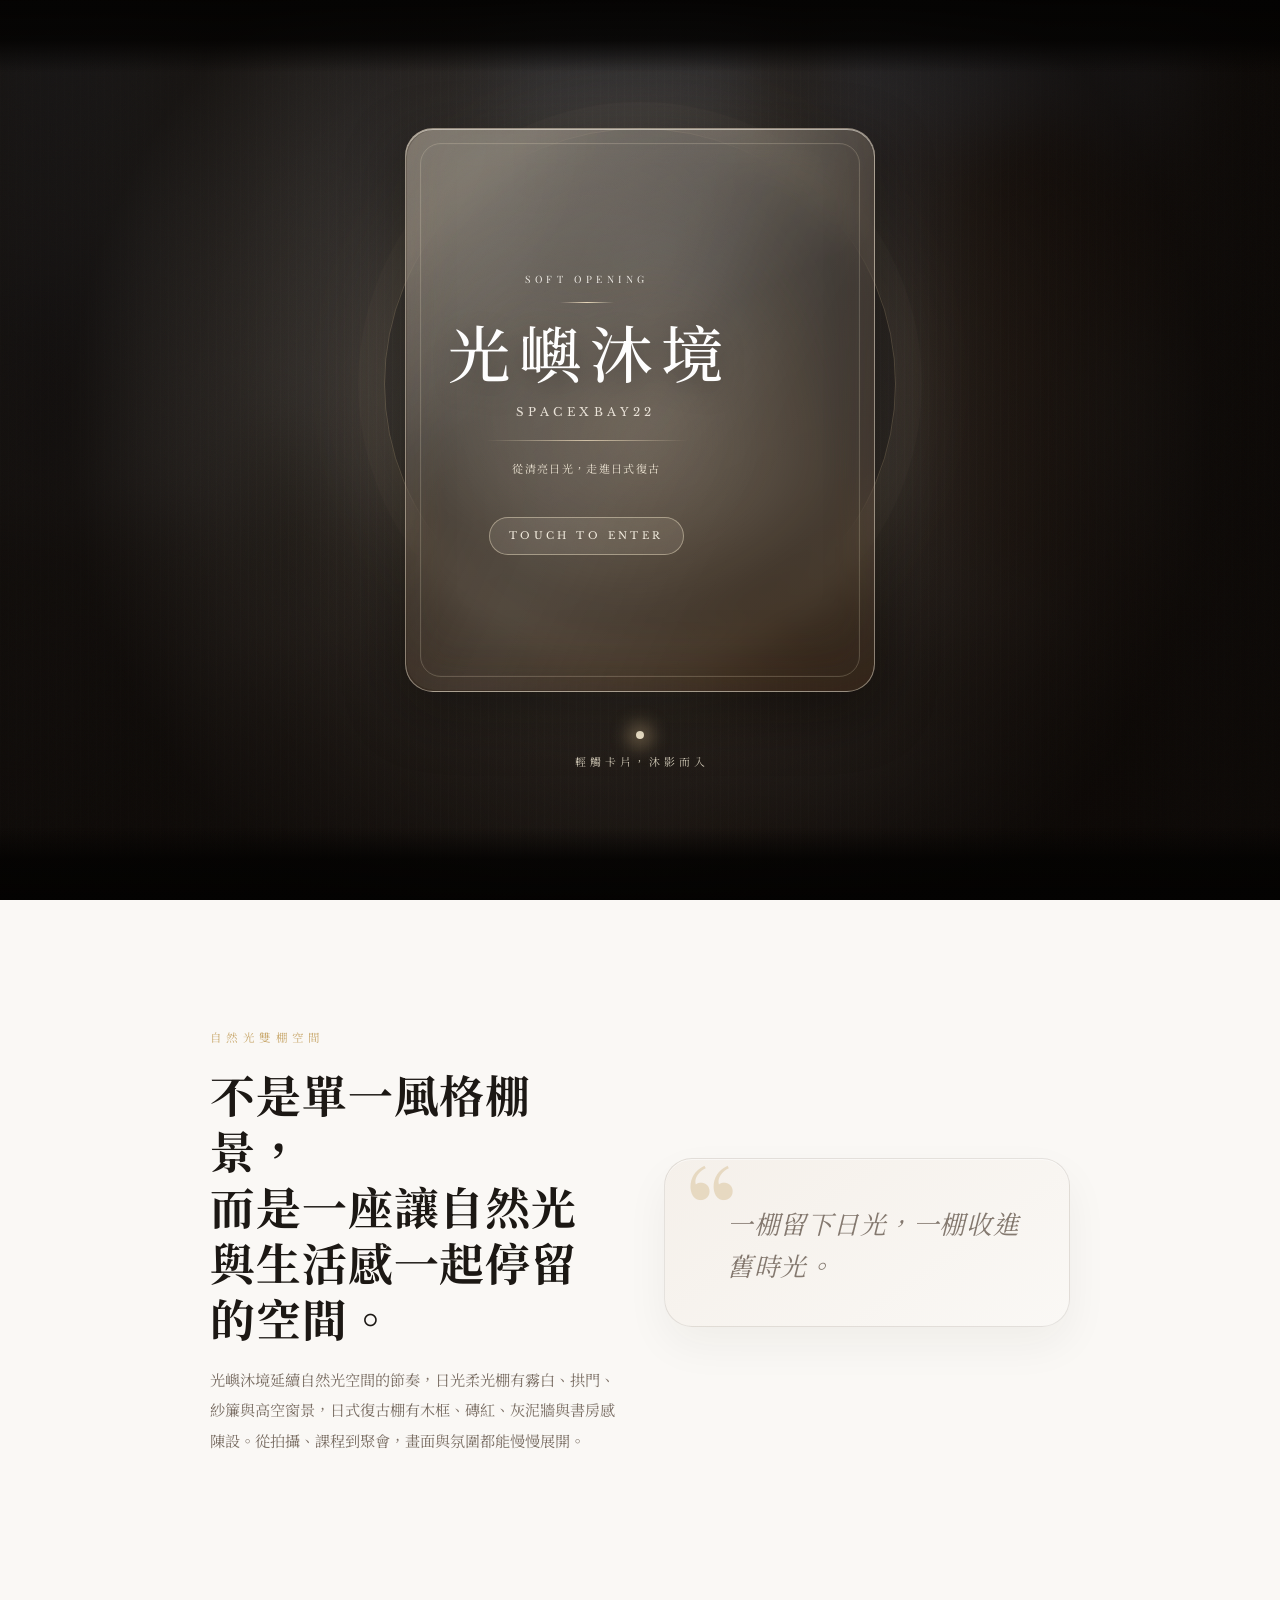
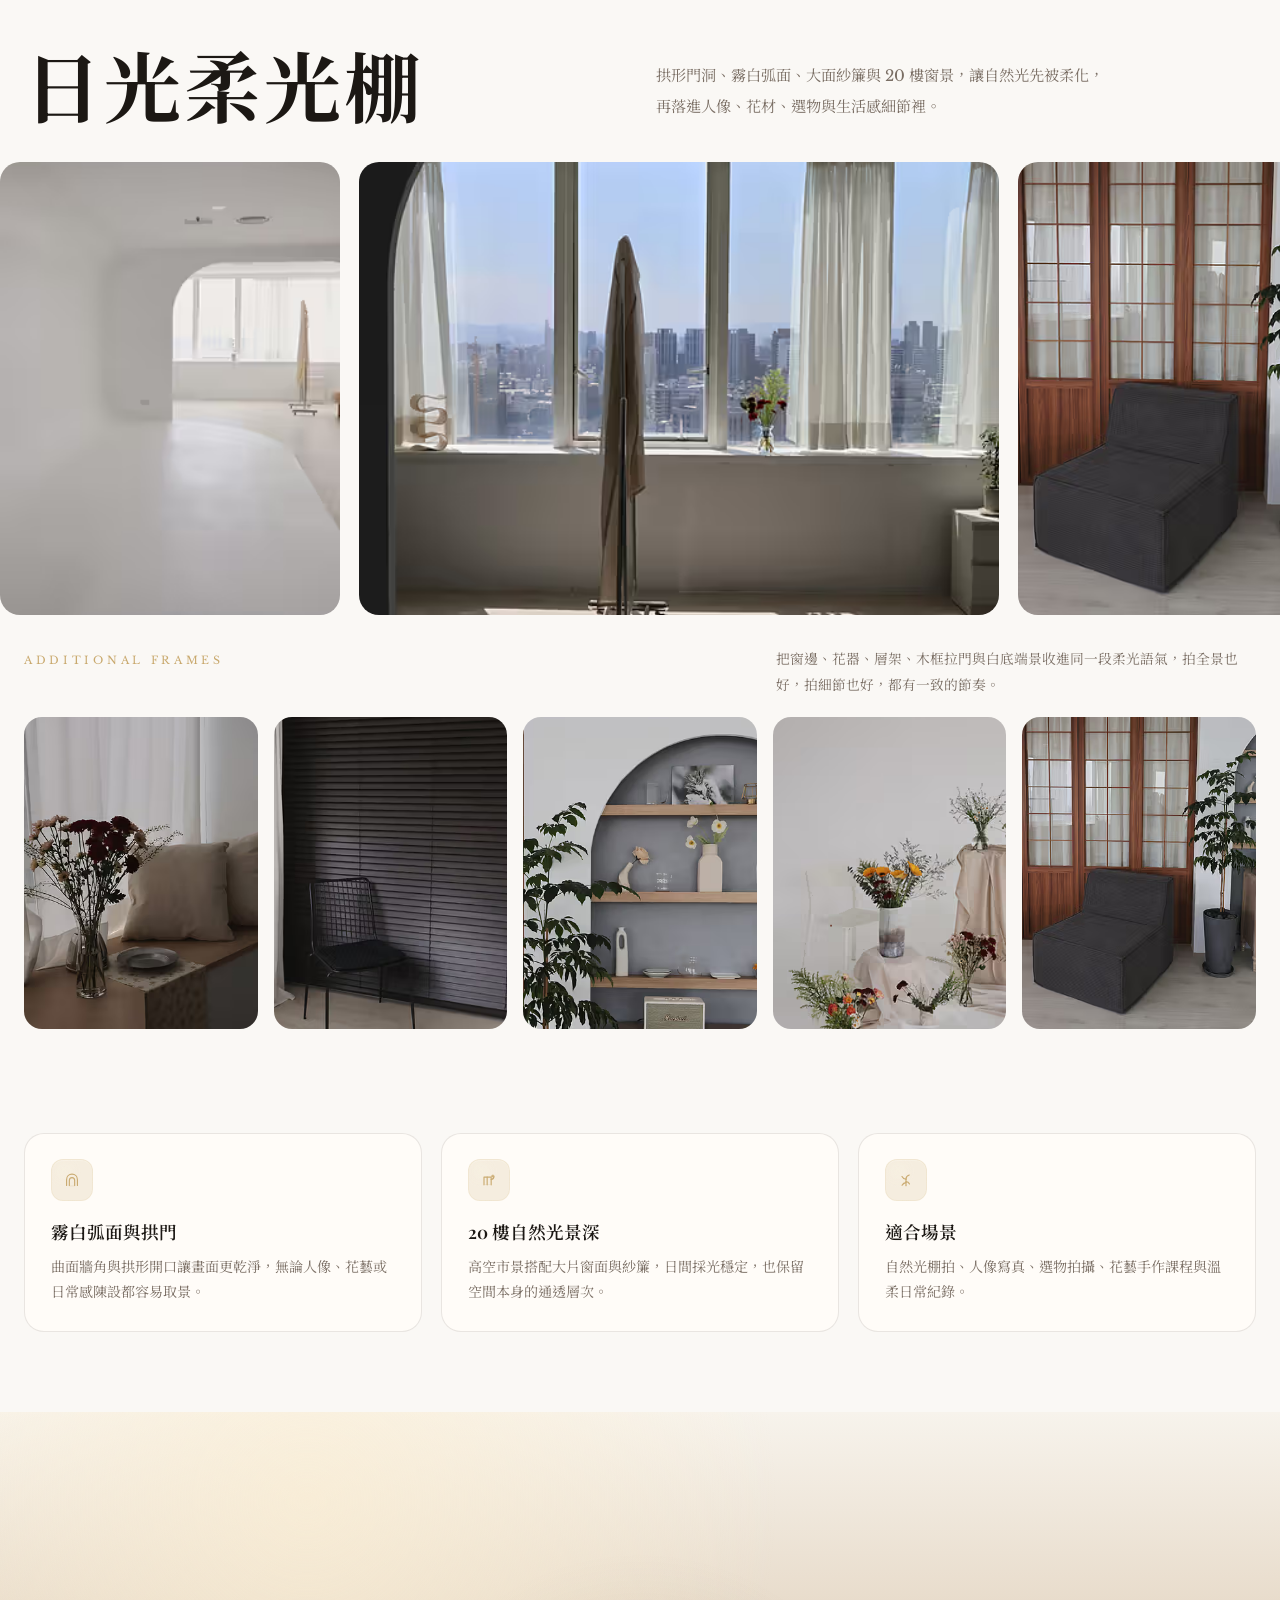
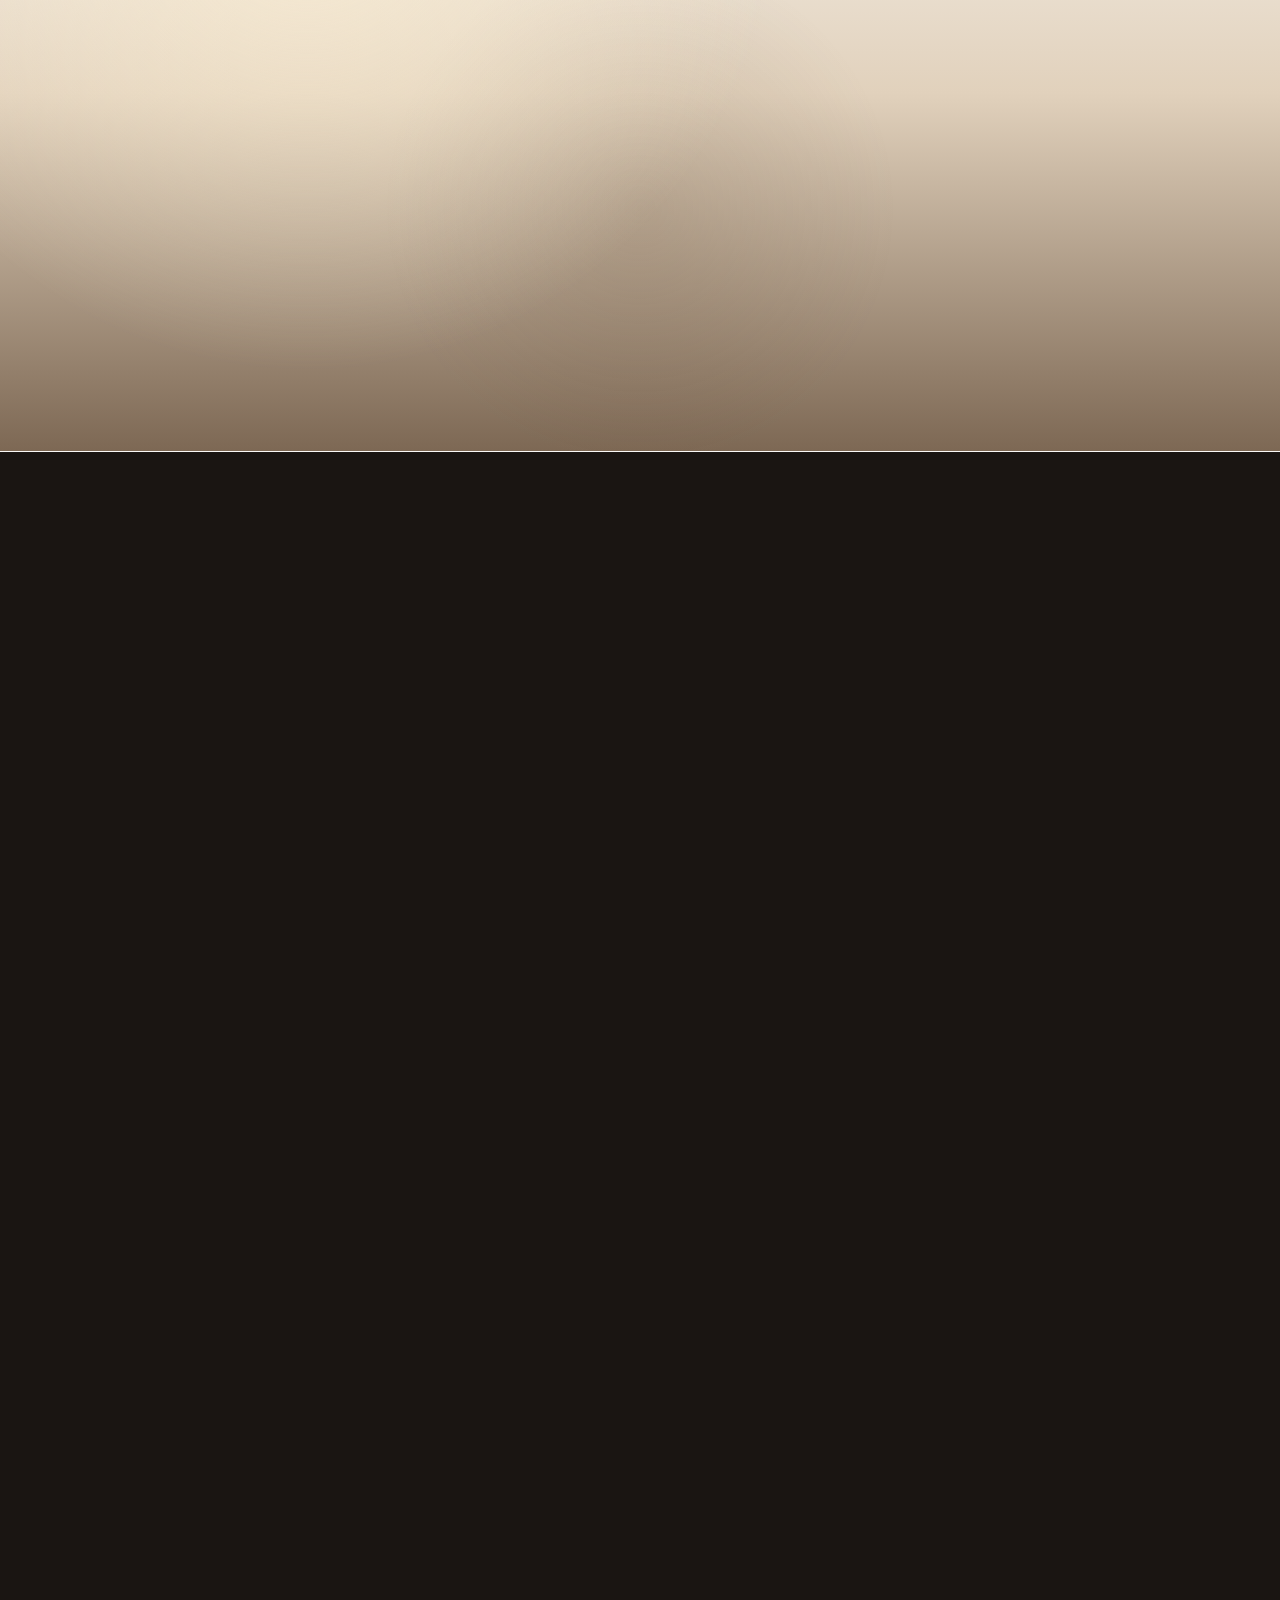
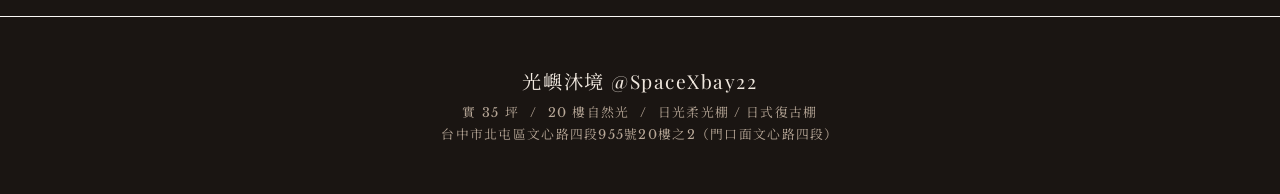
==== commit 0c3241dc: "add link" ====
--- a/index.html
+++ b/index.html
@@ -168,6 +168,7 @@
       <a href="#zone-b">復古棚</a>
       <a href="#forms">預約</a>
       <a href="https://www.instagram.com/spacexbay22/" target="_blank" rel="noreferrer">IG</a>
+      <a href="https://www.spacexbay.com.tw/" target="_blank" rel="noreferrer">光嶼之間</a>
     </nav>
   </header>
 
--- a/styles.css
+++ b/styles.css
@@ -747,6 +747,7 @@
 .site-nav a {
   position: relative;
   padding: 0.3rem 0;
+  white-space: nowrap;
   color: var(--text-muted);
   transition: color 0.3s ease;
 }
@@ -1090,12 +1091,24 @@
   padding-bottom: 2rem;
   overflow-x: auto;
   scroll-snap-type: x mandatory;
+  scroll-behavior: smooth;
   scrollbar-width: none;
   -ms-overflow-style: none;
+  overscroll-behavior-x: contain;
   cursor: grab;
 }
 
 .gallery-scroll::-webkit-scrollbar { display: none; }
+.gallery-scroll.is-dragging {
+  cursor: grabbing;
+  scroll-snap-type: none;
+  scroll-behavior: auto;
+}
+
+.gallery-scroll.is-dragging figure img {
+  transition: none;
+  transform: none;
+}
 .gallery-scroll:active { cursor: grabbing; }
 
 .gallery-scroll figure {
@@ -1111,6 +1124,8 @@
   width: 100%;
   height: 100%;
   object-fit: cover;
+  user-select: none;
+  -webkit-user-drag: none;
   transition: transform 0.8s var(--ease-smooth);
 }
 
@@ -2018,6 +2033,12 @@
 
   .brand-sub { display: none; }
 
+  .site-nav {
+    gap: 0.8rem;
+    font-size: 0.74rem;
+    letter-spacing: 0.04em;
+  }
+
   .gallery-scroll .fig-wide {
     width: 85vw;
   }
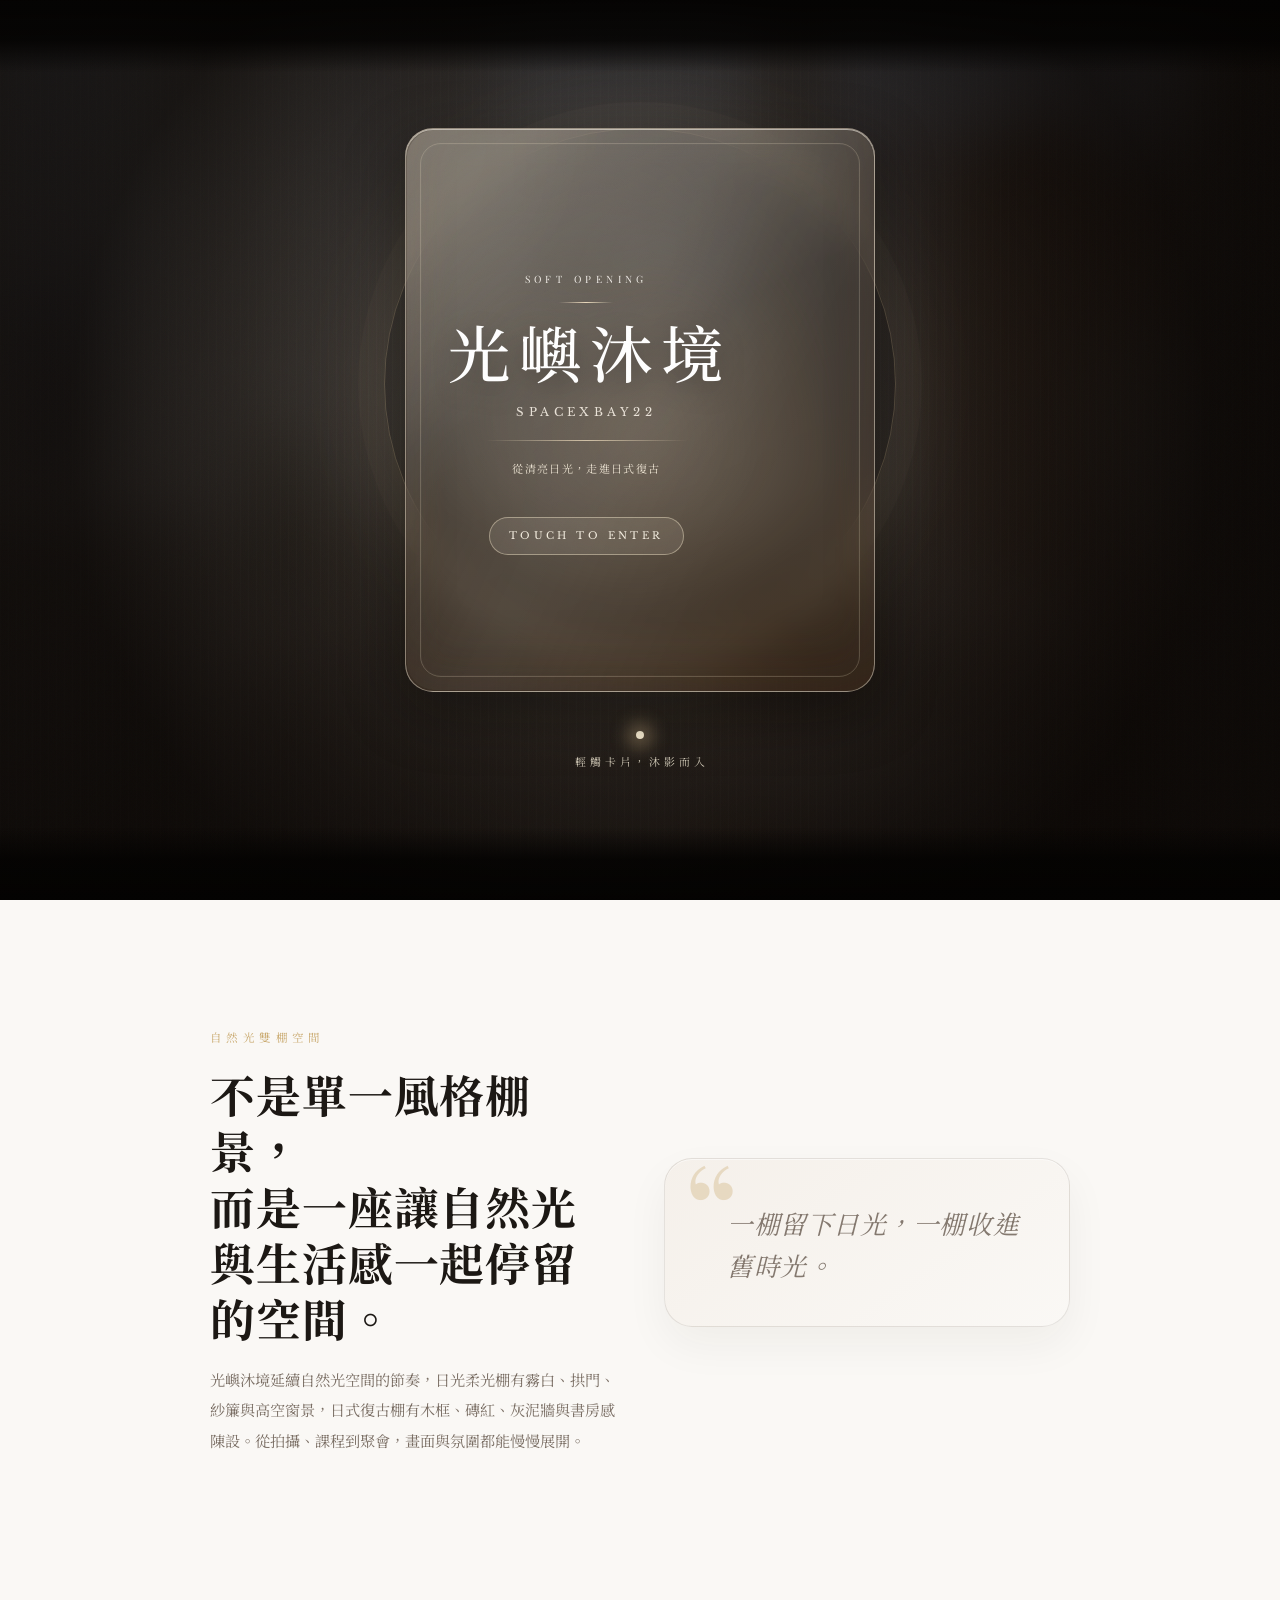
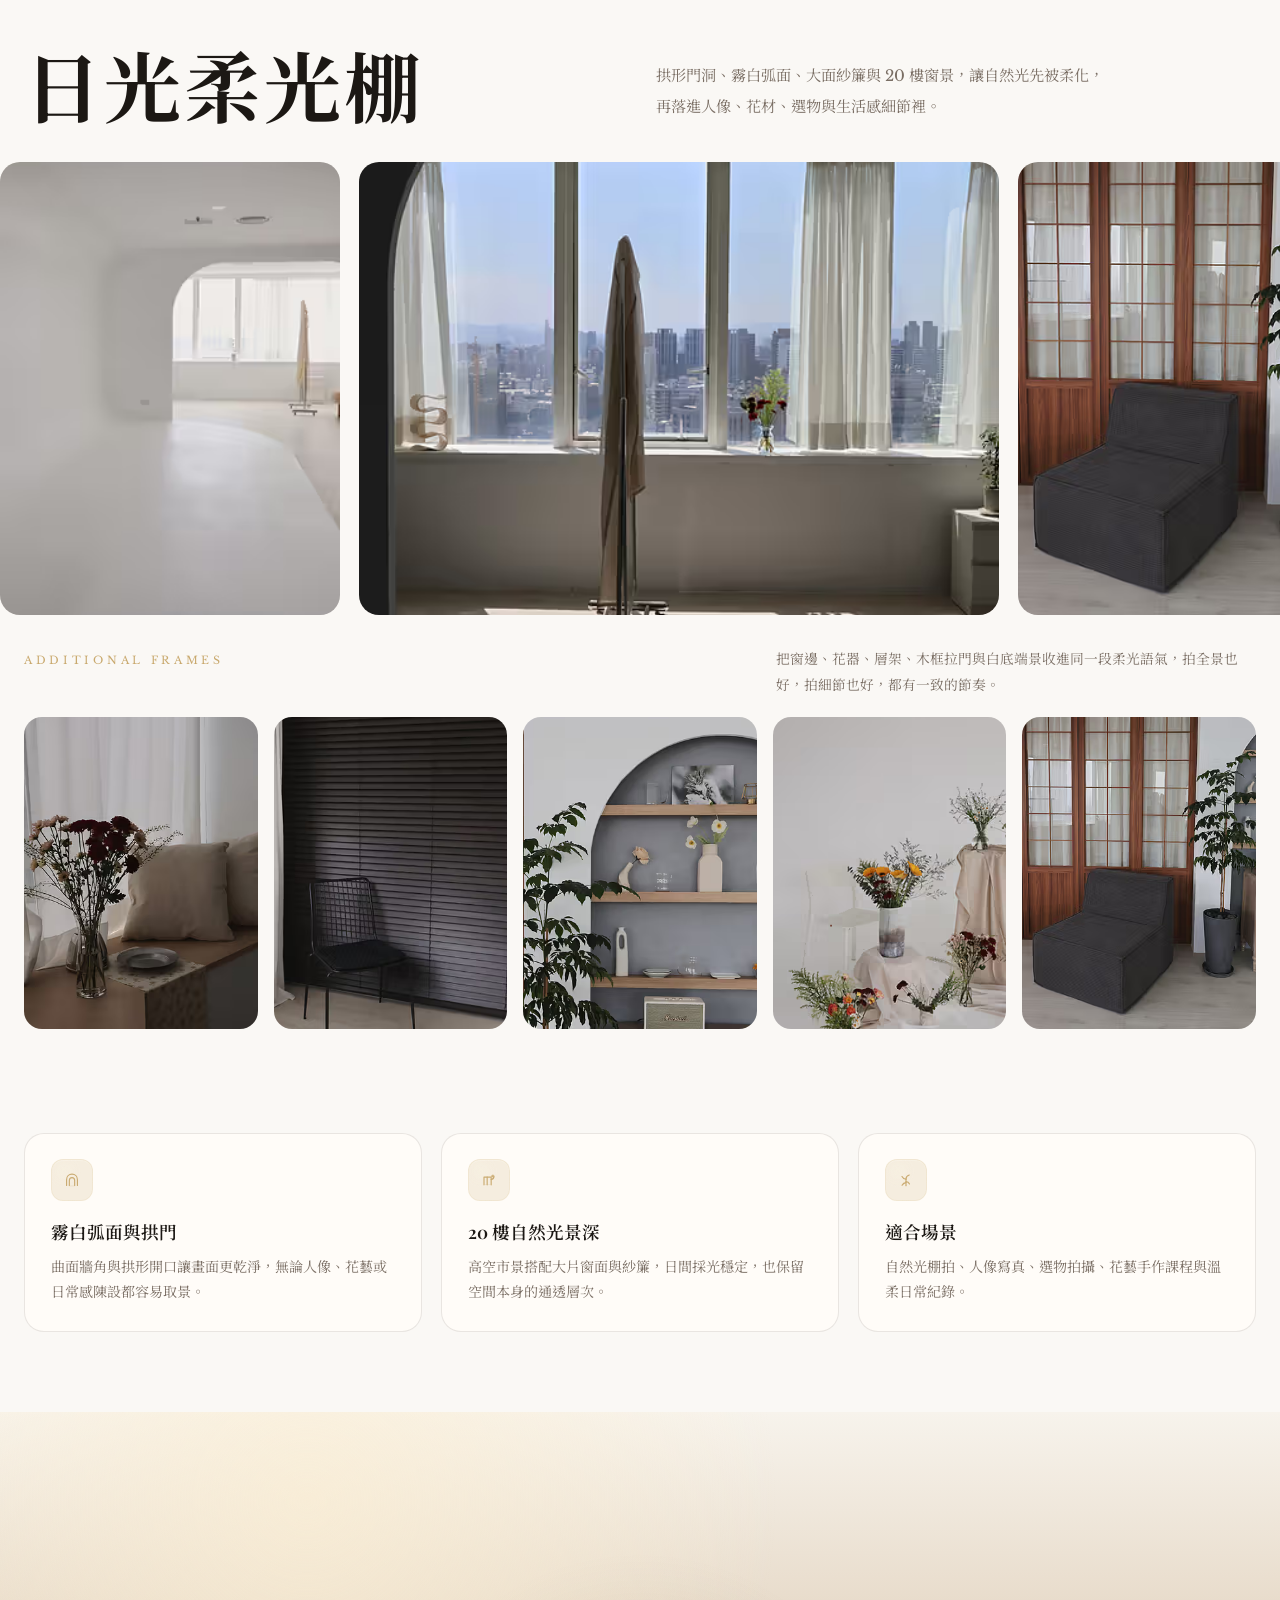
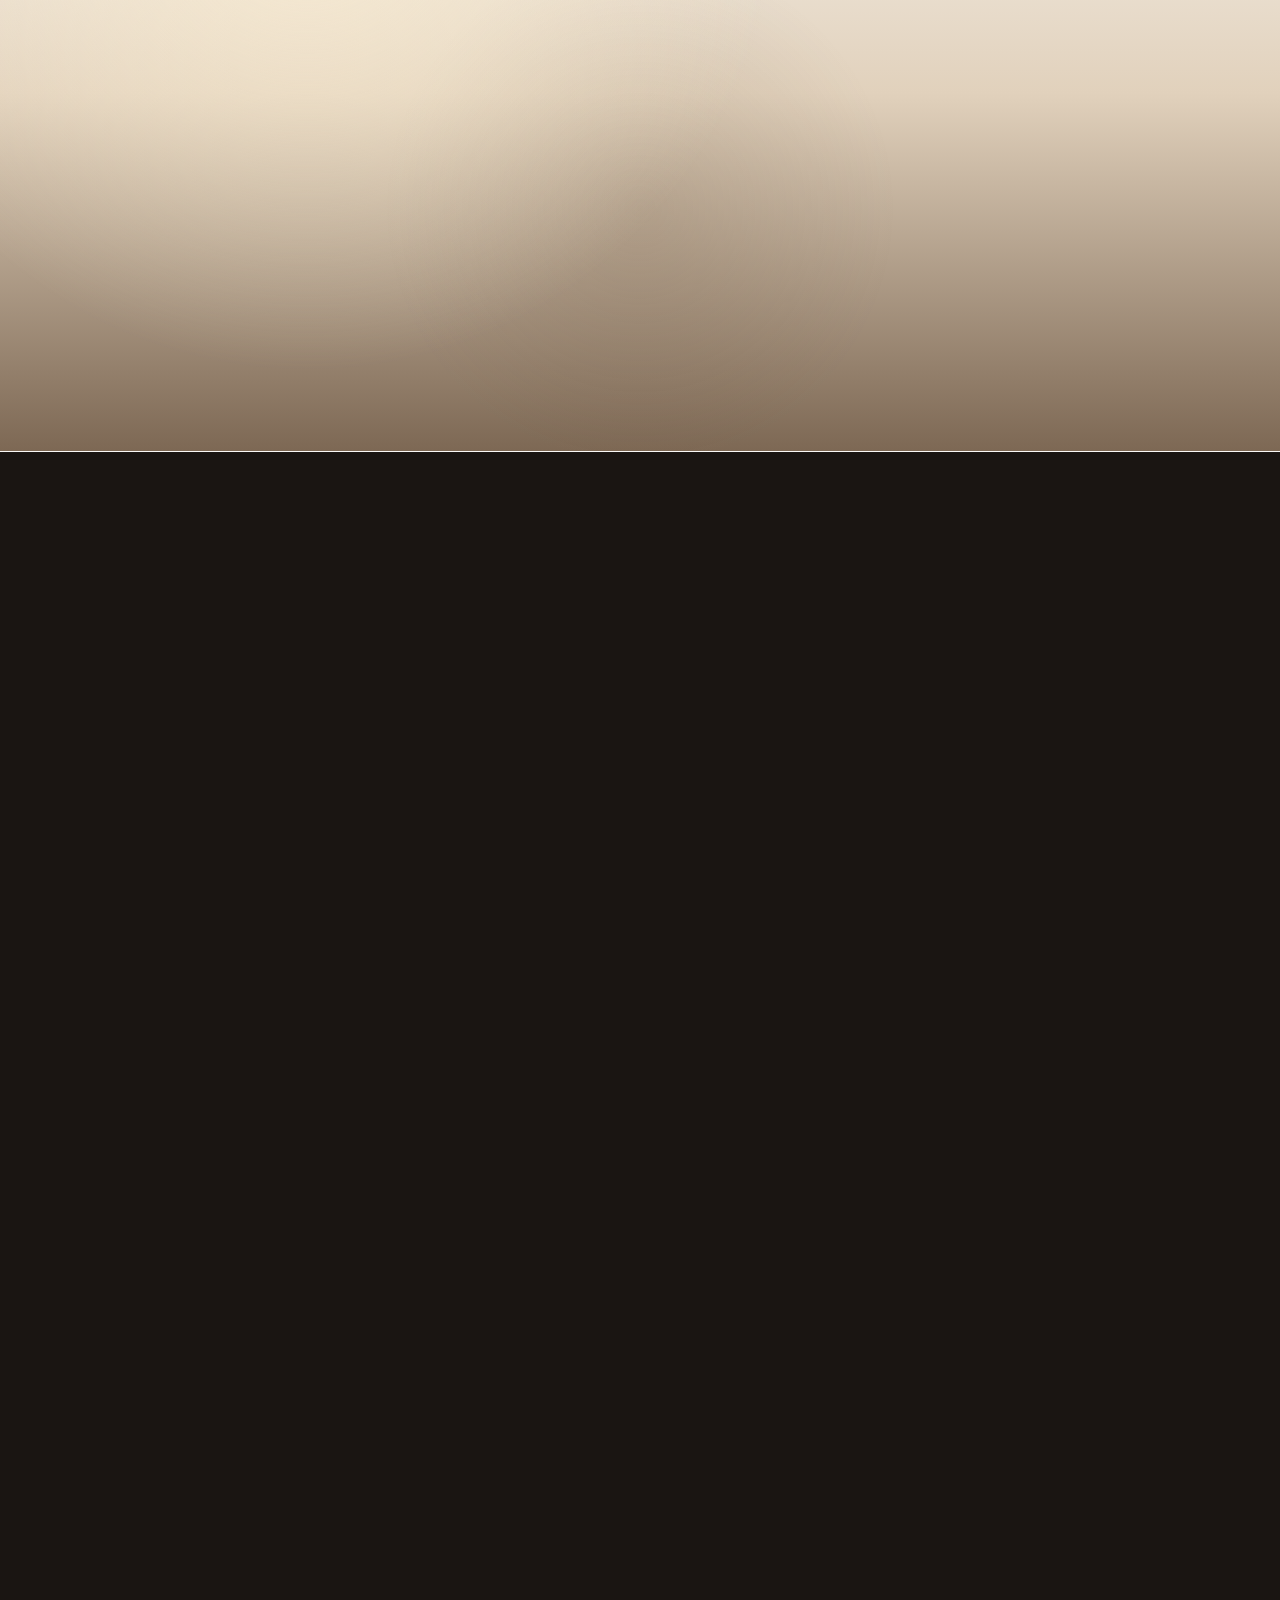
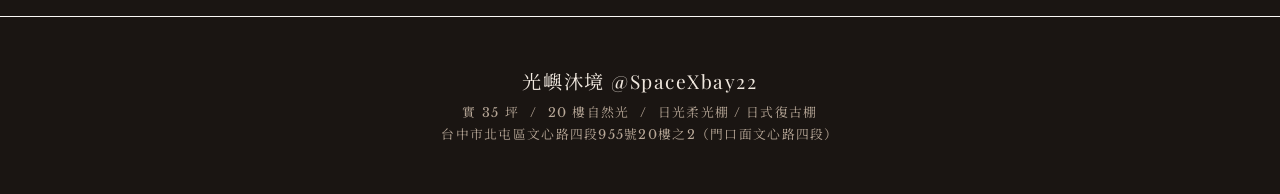
==== commit 496fdab9: "feat: Update forms section and improve scroll behavior for same-page anchors" ====
--- a/index.html
+++ b/index.html
@@ -546,8 +546,8 @@
     <!-- ═══════════════════════════════════════
            FORMS
            ═══════════════════════════════════════ -->
-    <section class="forms-section" id="forms" data-theme-section="dark">
-      <div class="offer-card" data-reveal>
+    <section class="forms-section" data-theme-section="dark">
+      <div class="offer-card" id="forms" data-reveal>
         <div class="offer-card-head">
           <p class="card-kicker">Soft Opening</p>
           <h2>試營運方案</h2>
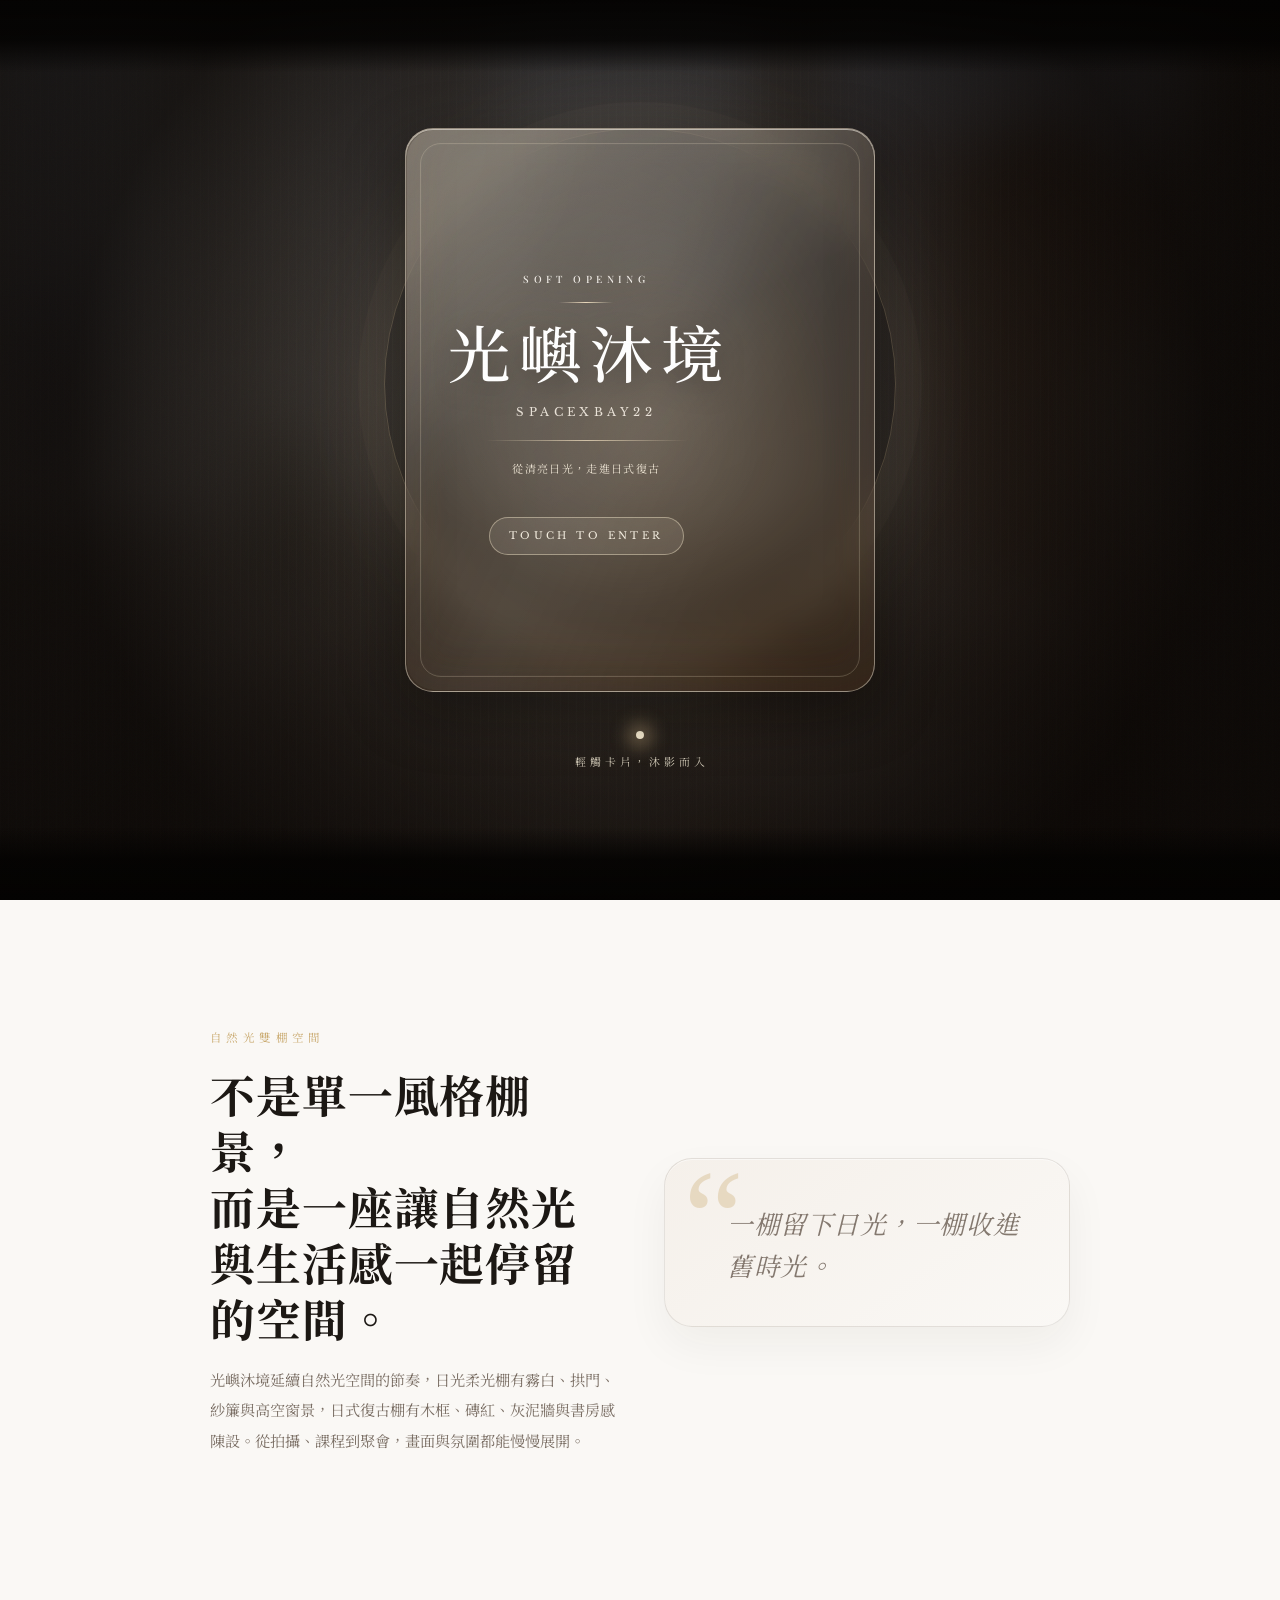
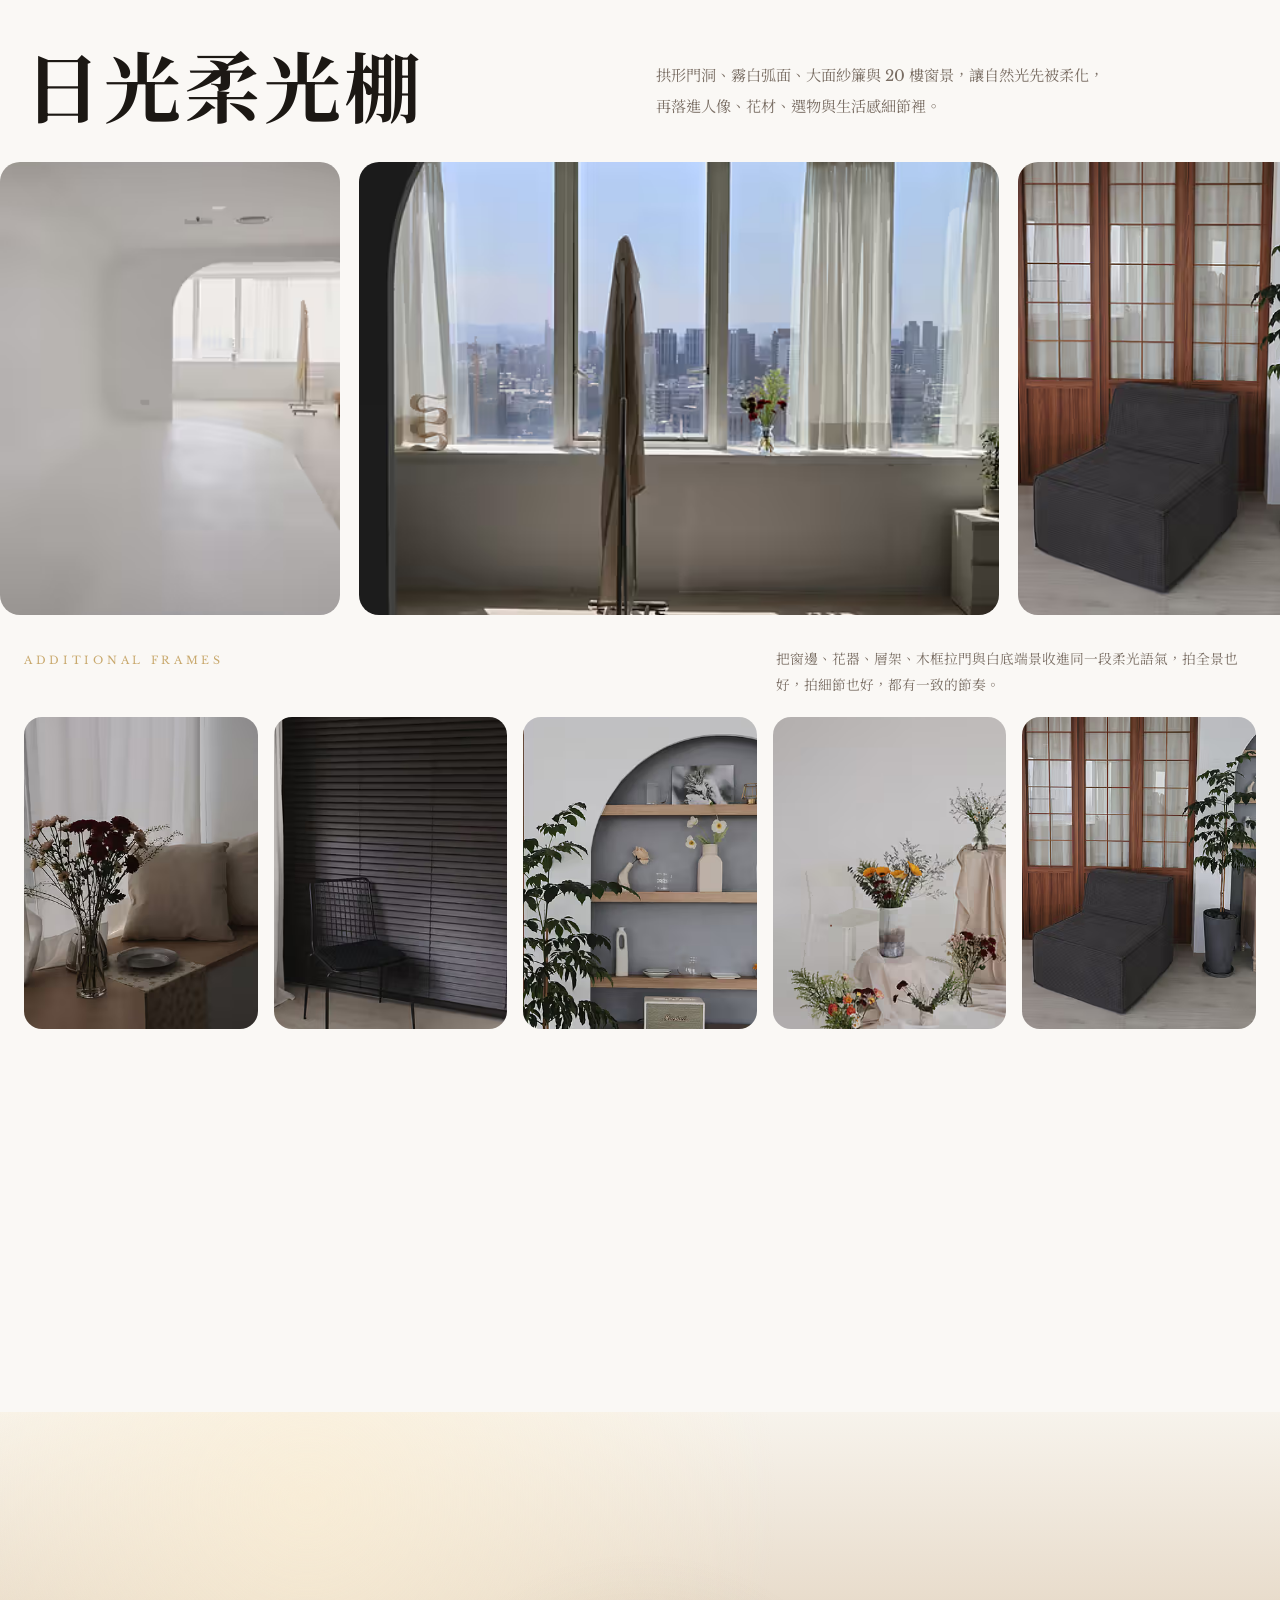
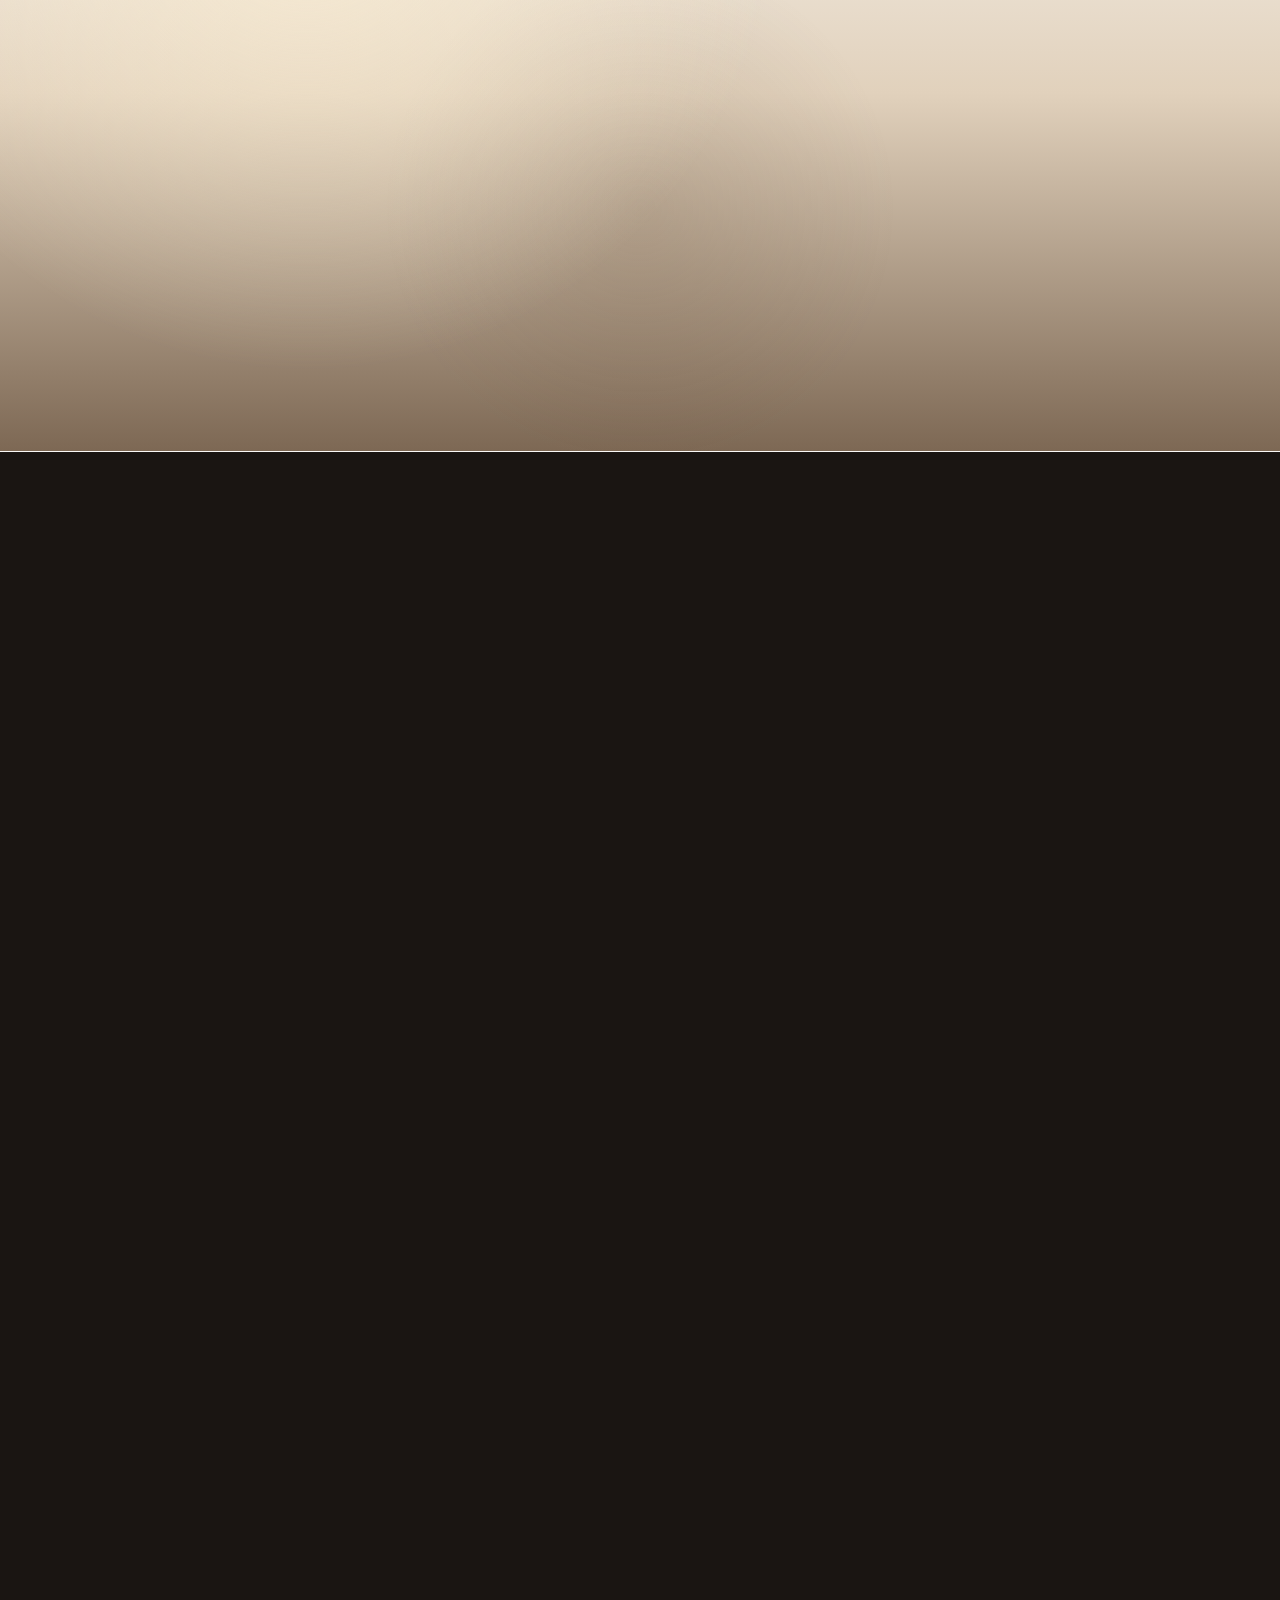
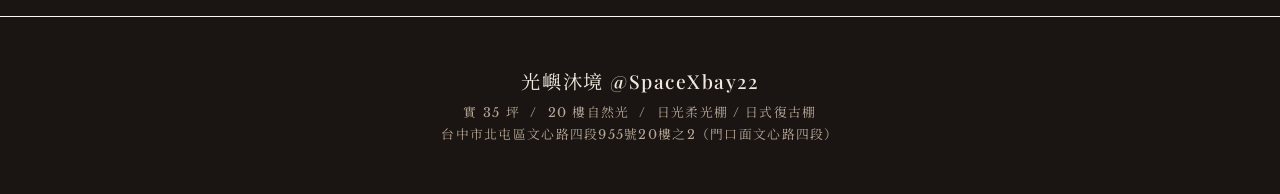
==== commit af8c27f1: "feat: Add custom font faces and preload font files for improved typography" ====
--- a/index.html
+++ b/index.html
@@ -101,11 +101,10 @@
     }
   </script>
 
-  <link rel="preconnect" href="https://fonts.googleapis.com" />
-  <link rel="preconnect" href="https://fonts.gstatic.com" crossorigin />
-  <link
-    href="https://fonts.googleapis.com/css2?family=Libre+Baskerville:wght@400&amp;family=Noto+Serif+TC:wght@400;500;600;700&amp;family=Playfair+Display:wght@500;600;700&amp;display=swap"
-    rel="stylesheet" />
+  <link rel="preload" href="fonts/noto-serif-tc-400-subset.woff2" as="font" type="font/woff2" crossorigin />
+  <link rel="preload" href="fonts/noto-serif-tc-500-subset.woff2" as="font" type="font/woff2" crossorigin />
+  <link rel="preload" href="fonts/noto-serif-tc-700-subset.woff2" as="font" type="font/woff2" crossorigin />
+  <link rel="preload" href="fonts/playfair-display-500-subset.woff2" as="font" type="font/woff2" crossorigin />
   <link rel="stylesheet" href="styles.css" />
 </head>
 
--- a/styles.css
+++ b/styles.css
@@ -1,6 +1,70 @@
 /* ═══════════════════════════════════════════════
    光嶼沐境  SpaceXbay22  —  Opening Invitation
    ═══════════════════════════════════════════════ */
+
+@font-face {
+  font-family: "Libre Baskerville";
+  font-style: normal;
+  font-weight: 400;
+  font-display: swap;
+  src: url("fonts/libre-baskerville-400-subset.woff2") format("woff2");
+}
+
+@font-face {
+  font-family: "Playfair Display";
+  font-style: normal;
+  font-weight: 500;
+  font-display: swap;
+  src: url("fonts/playfair-display-500-subset.woff2") format("woff2");
+}
+
+@font-face {
+  font-family: "Playfair Display";
+  font-style: normal;
+  font-weight: 600;
+  font-display: swap;
+  src: url("fonts/playfair-display-600-subset.woff2") format("woff2");
+}
+
+@font-face {
+  font-family: "Playfair Display";
+  font-style: normal;
+  font-weight: 700;
+  font-display: swap;
+  src: url("fonts/playfair-display-700-subset.woff2") format("woff2");
+}
+
+@font-face {
+  font-family: "Noto Serif TC";
+  font-style: normal;
+  font-weight: 400;
+  font-display: swap;
+  src: url("fonts/noto-serif-tc-400-subset.woff2") format("woff2");
+}
+
+@font-face {
+  font-family: "Noto Serif TC";
+  font-style: normal;
+  font-weight: 500;
+  font-display: swap;
+  src: url("fonts/noto-serif-tc-500-subset.woff2") format("woff2");
+}
+
+@font-face {
+  font-family: "Noto Serif TC";
+  font-style: normal;
+  font-weight: 600;
+  font-display: swap;
+  src: url("fonts/noto-serif-tc-600-subset.woff2") format("woff2");
+}
+
+@font-face {
+  font-family: "Noto Serif TC";
+  font-style: normal;
+  font-weight: 700;
+  font-display: swap;
+  src: url("fonts/noto-serif-tc-700-subset.woff2") format("woff2");
+}
 
 /* ─── Design Tokens ─── */
 :root {
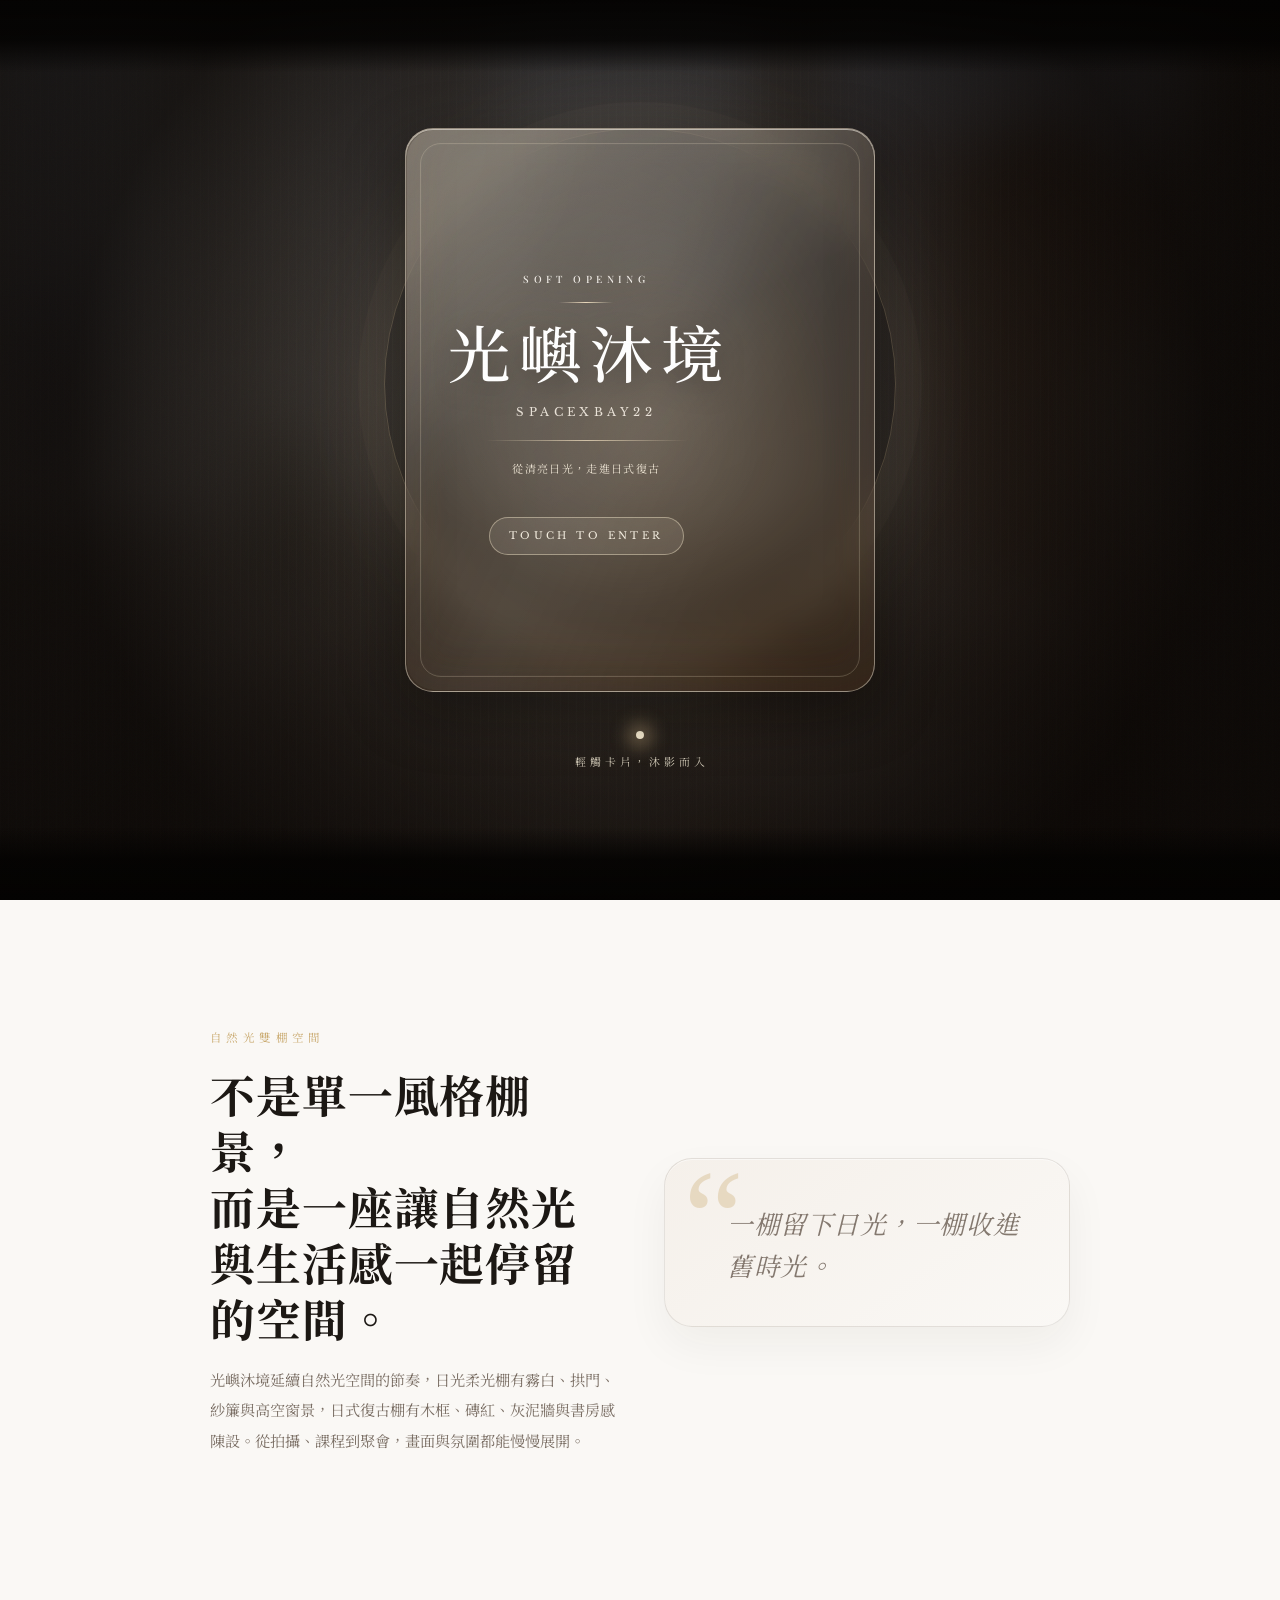
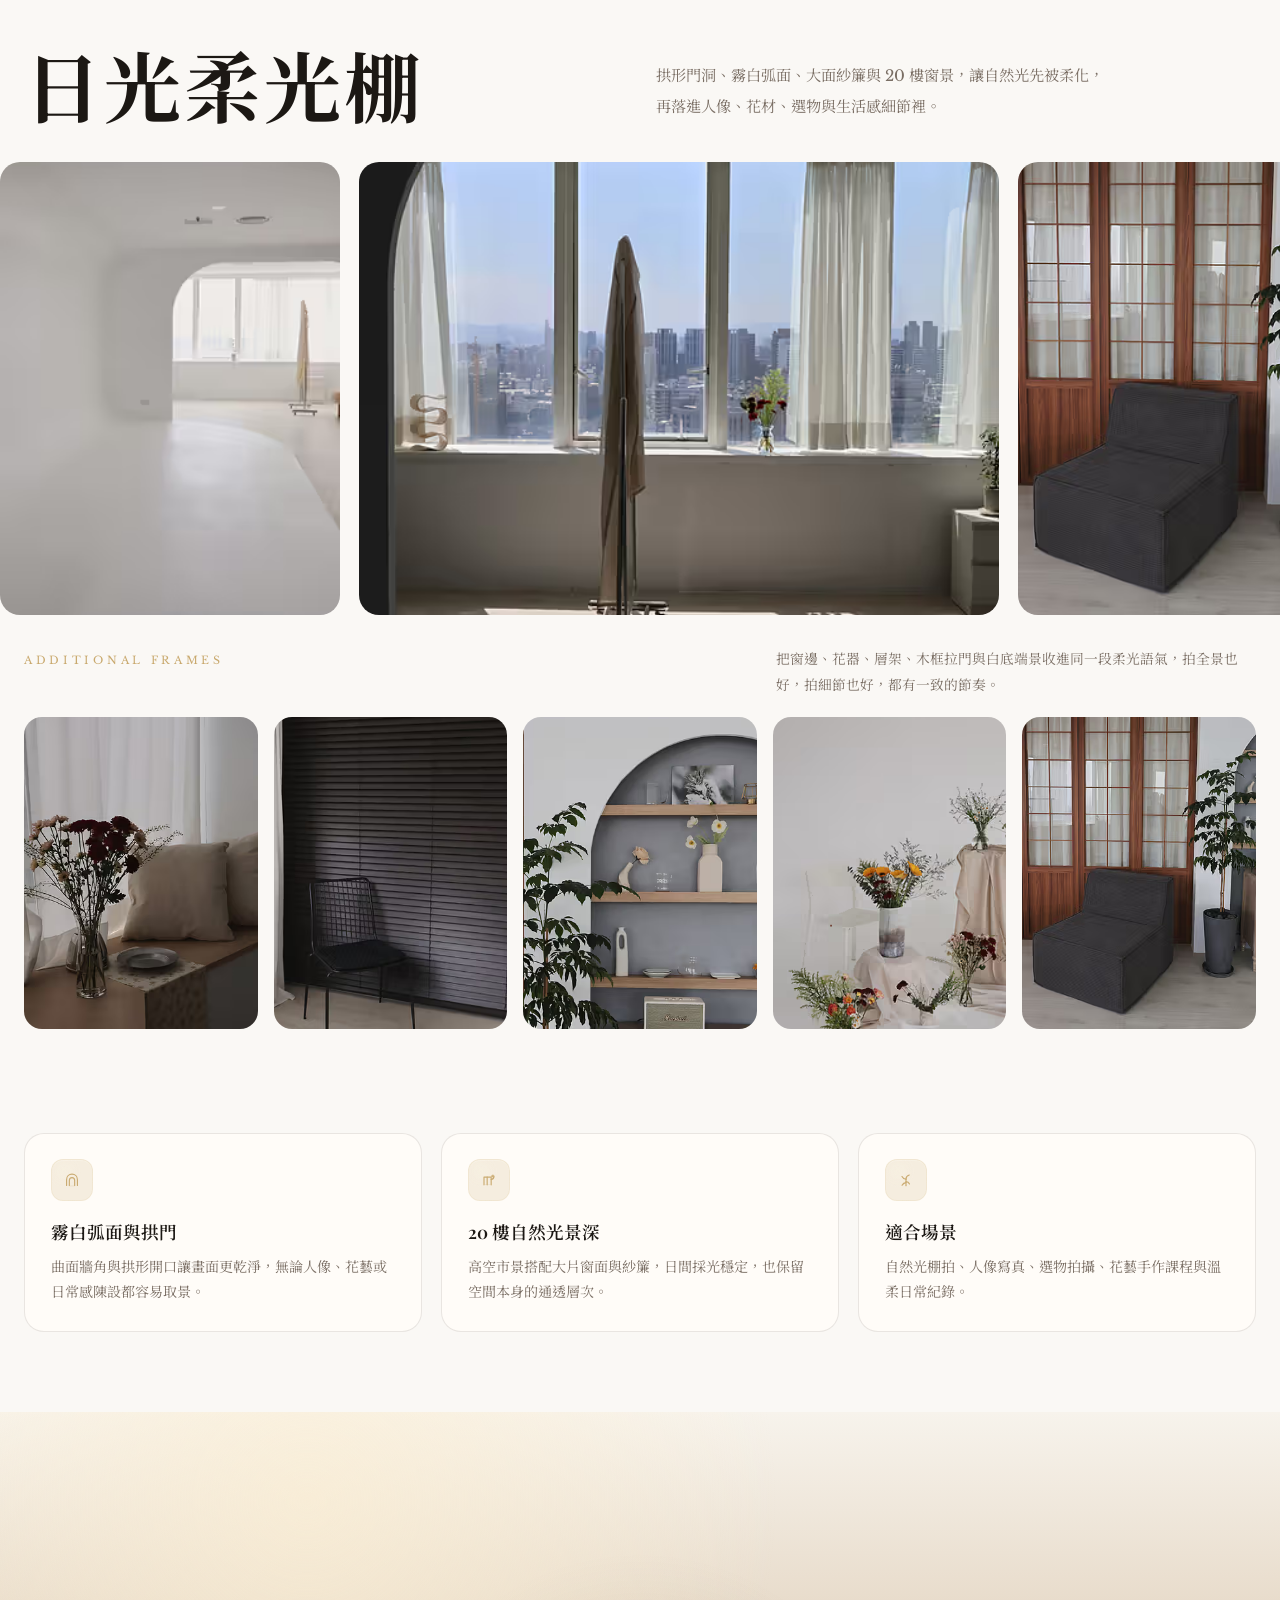
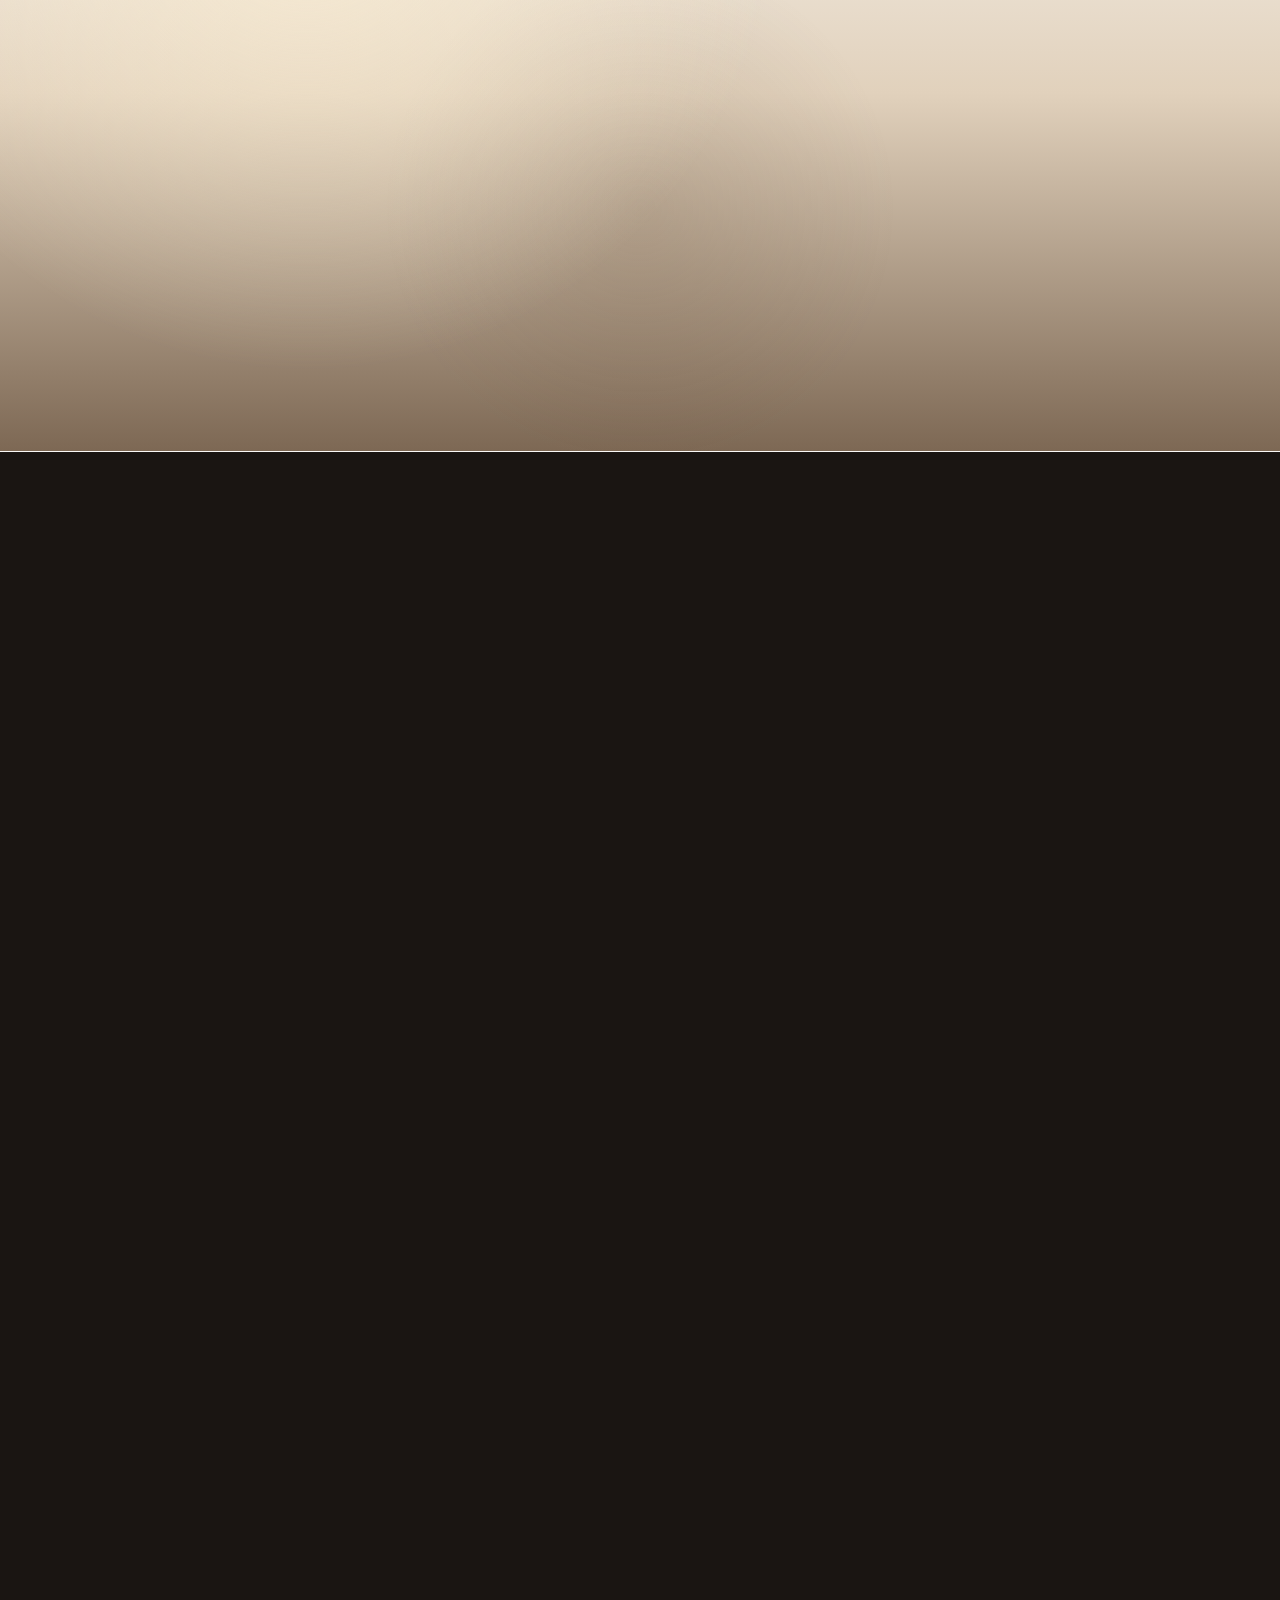
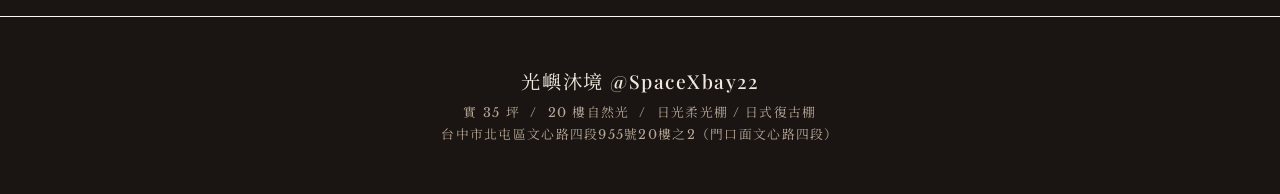
==== commit 58908838: "feat: Improve scroll behavior for same-page anchors and enhance visibility of lazy-loaded sections" ====
--- a/index.html
+++ b/index.html
@@ -546,7 +546,8 @@
            FORMS
            ═══════════════════════════════════════ -->
     <section class="forms-section" data-theme-section="dark">
-      <div class="offer-card" id="forms" data-reveal>
+      <div id="forms" aria-hidden="true"></div>
+      <div class="offer-card" data-reveal>
         <div class="offer-card-head">
           <p class="card-kicker">Soft Opening</p>
           <h2>試營運方案</h2>
--- a/styles.css
+++ b/styles.css
@@ -1614,6 +1614,11 @@
   }
 }
 
+.is-anchor-scroll-ready {
+  content-visibility: visible !important;
+  contain-intrinsic-size: auto !important;
+}
+
 .offer-card {
   width: var(--content-w);
   margin: 0 auto 3.2rem;
